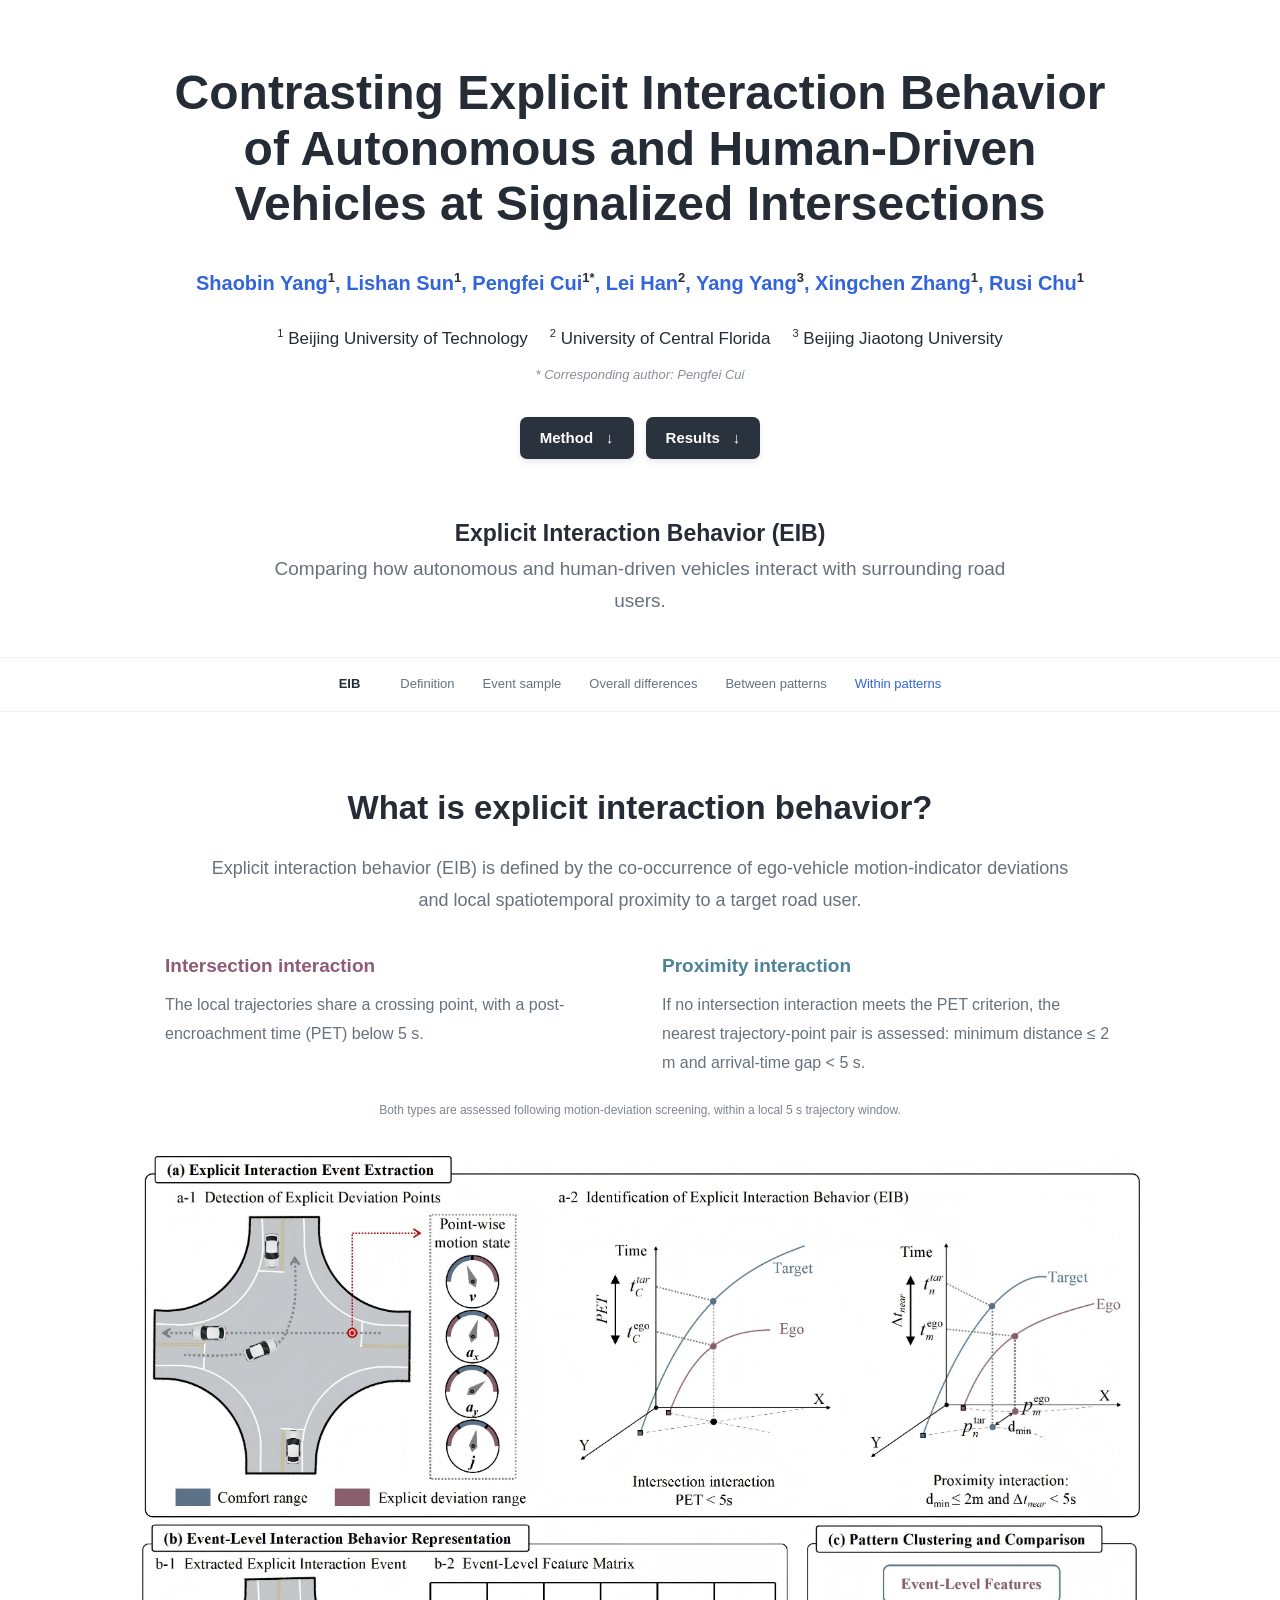
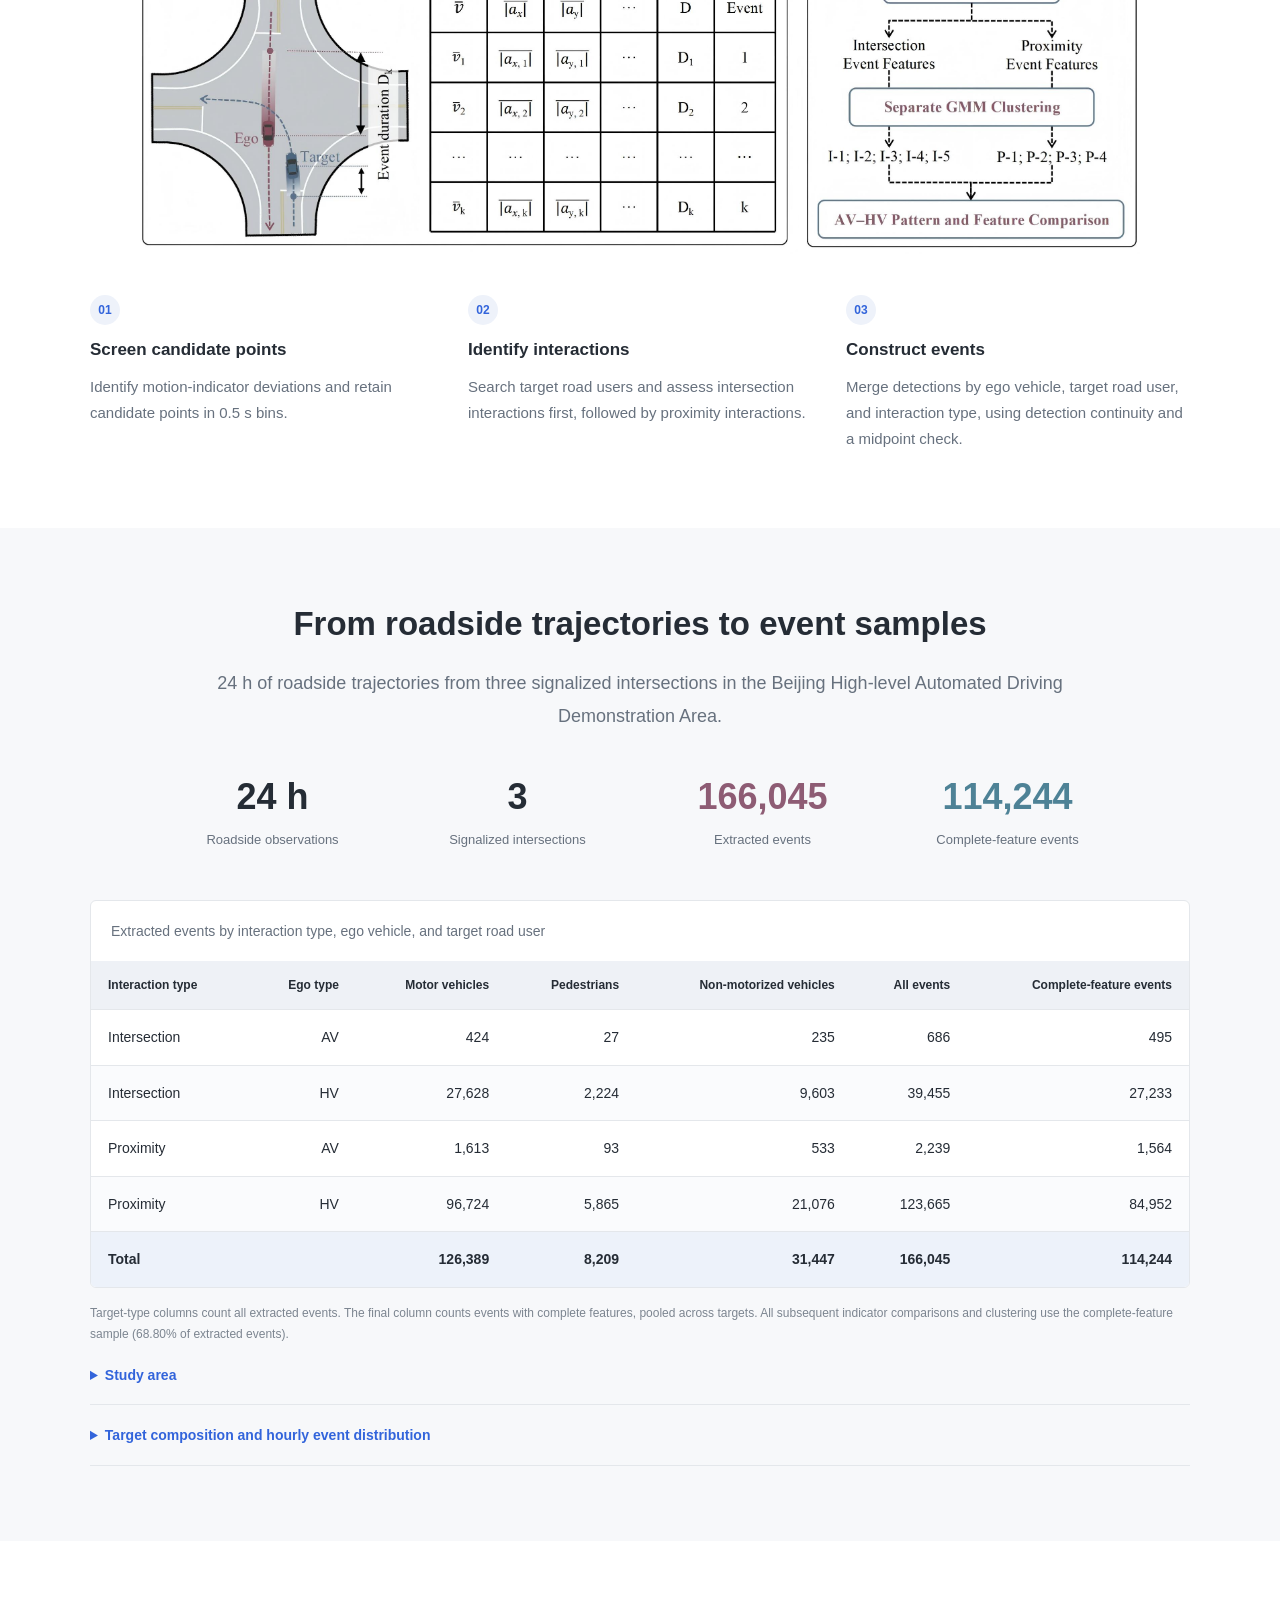
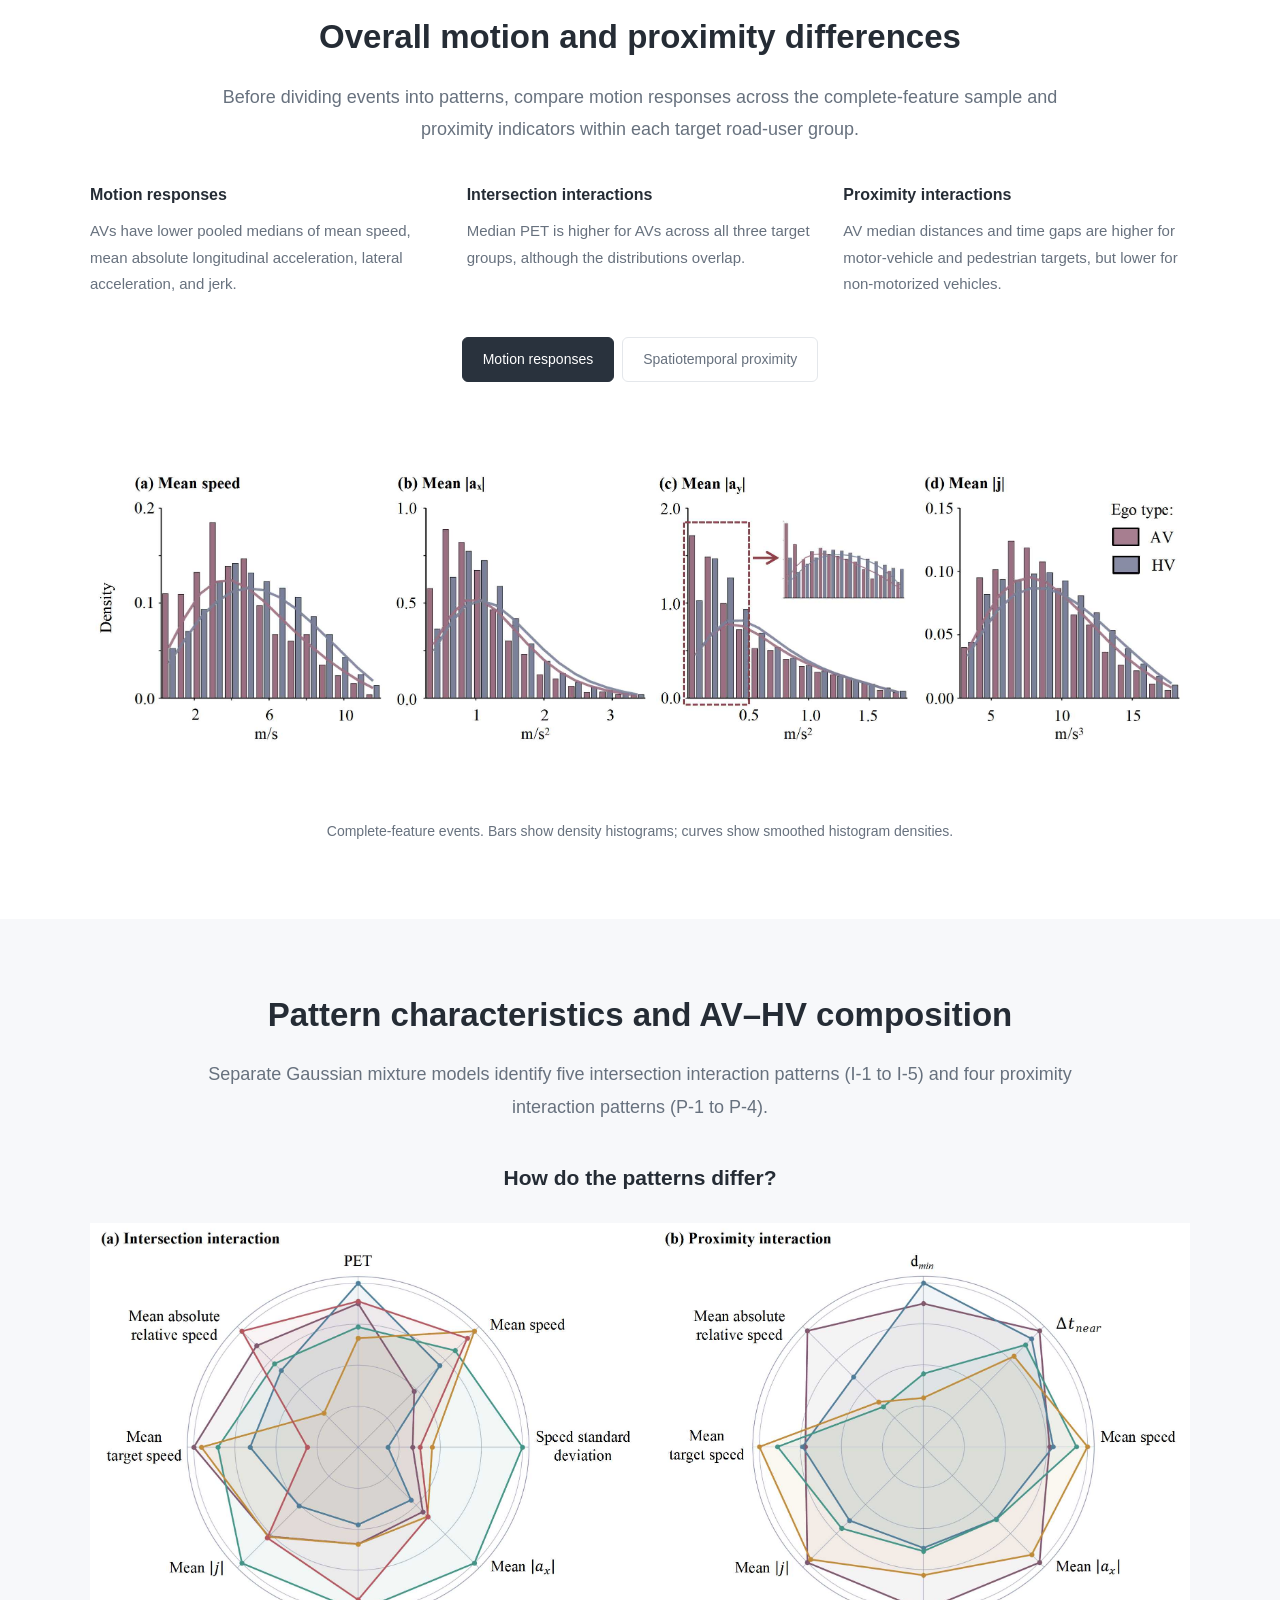
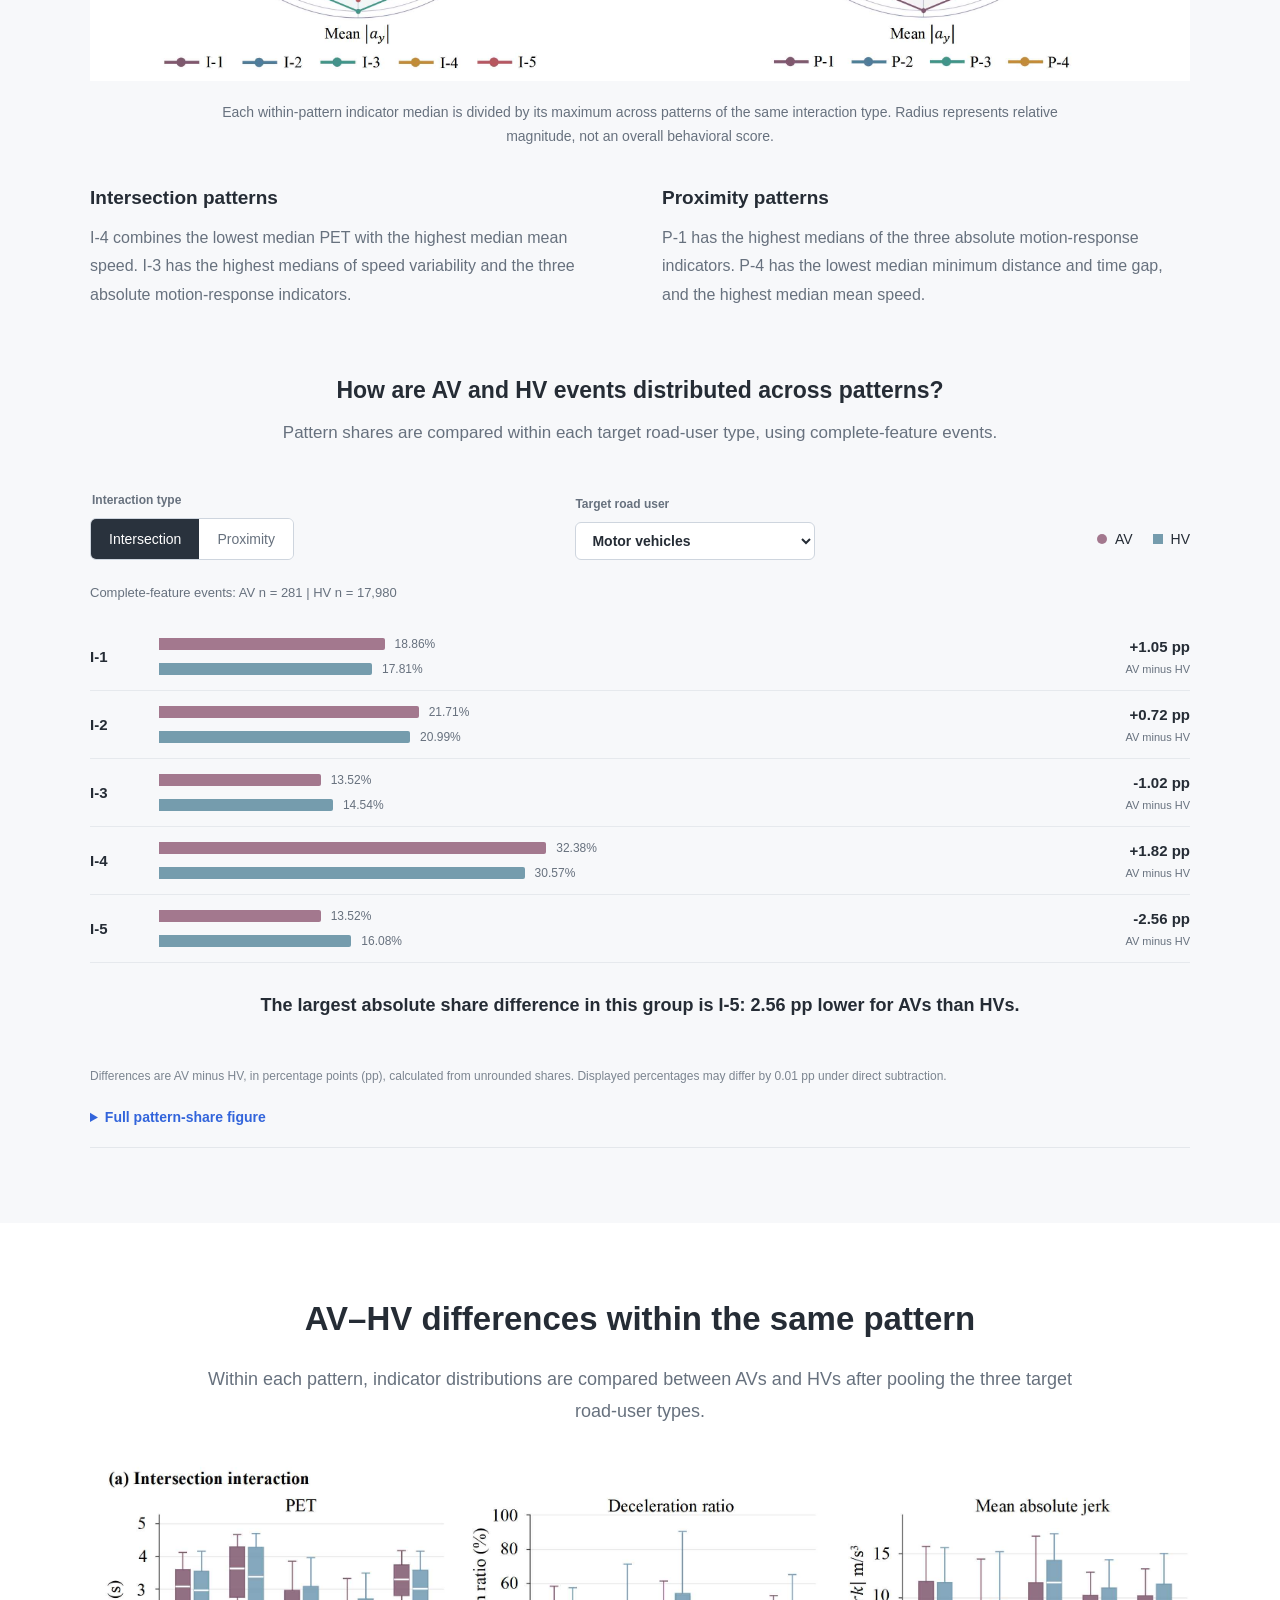
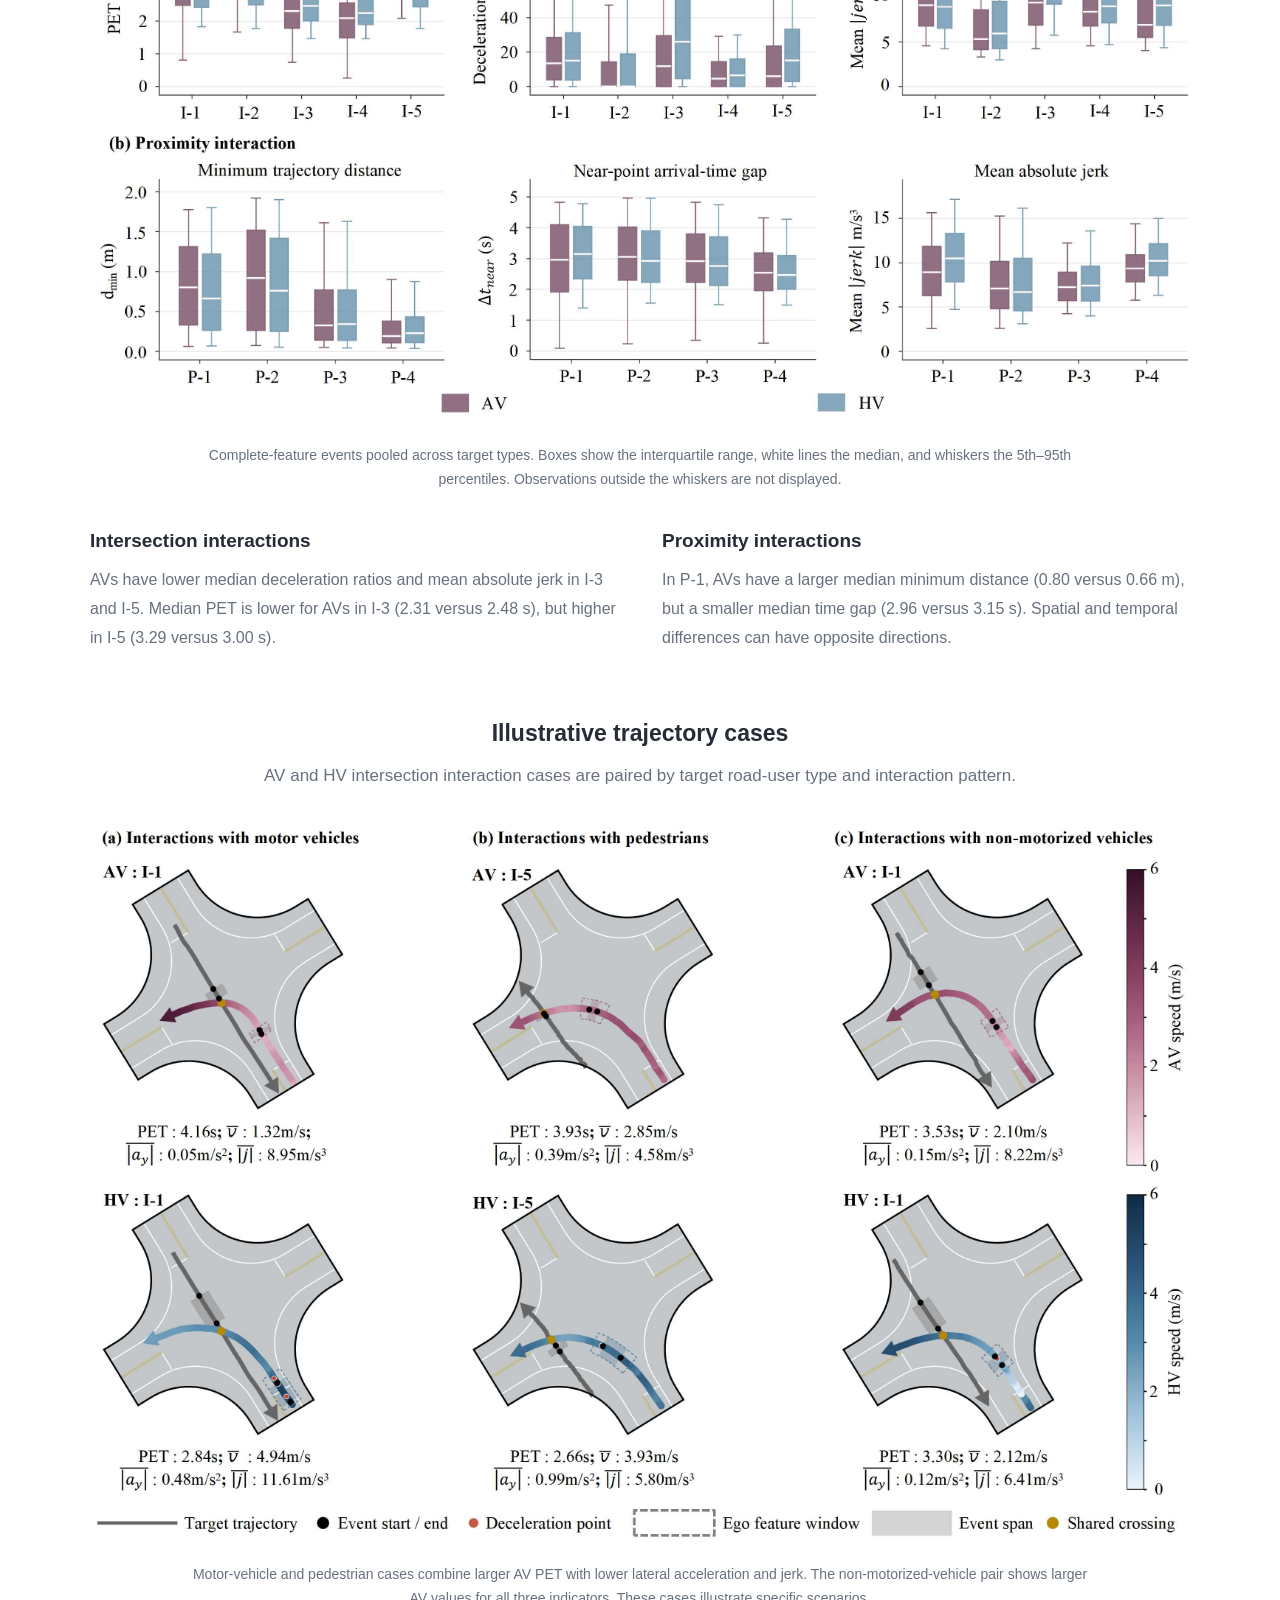
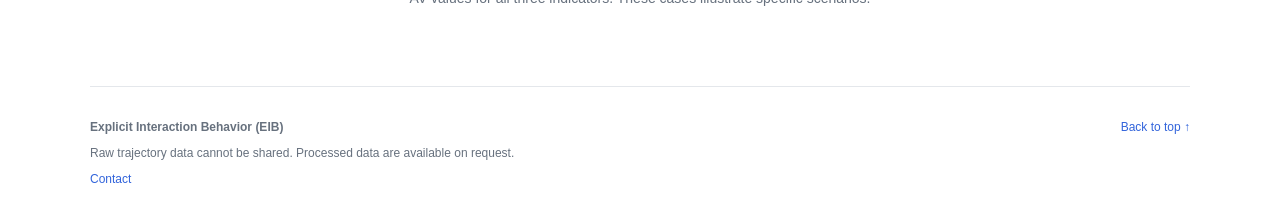
==== docs/index.html @ 5653b094 "Add EIB project website and figures" ====
<!doctype html>
<html lang="en">
<head>
  <meta charset="utf-8">
  <meta name="viewport" content="width=device-width, initial-scale=1">
  <meta name="description" content="Explicit interaction behavior of autonomous and human-driven vehicles at three signalized intersections in Beijing.">
  <title>Explicit Interaction Behavior | AV &amp; HV</title>
  <link rel="stylesheet" href="static/academic.css">
  <script src="static/app.js" defer></script>
</head>
<body>
  <a class="skip" href="#overview">Skip to content</a>
  <header id="top" class="masthead container">
    <h1>Contrasting Explicit Interaction Behavior of Autonomous and Human-Driven Vehicles at Signalized Intersections</h1>
    <p class="authors">Shaobin Yang<sup>1</sup>, Lishan Sun<sup>1</sup>, Pengfei Cui<sup>1*</sup>, Lei Han<sup>2</sup>, Yang Yang<sup>3</sup>, Xingchen Zhang<sup>1</sup>, Rusi Chu<sup>1</sup></p>
    <p class="affiliations"><span><sup>1</sup> Beijing University of Technology</span><span><sup>2</sup> University of Central Florida</span><span><sup>3</sup> Beijing Jiaotong University</span></p>
    <p class="correspondence">* Corresponding author: <a href="mailto:pengfeicui@bjut.edu.cn">Pengfei Cui</a></p>
    <div class="links"><a href="#overview">Method <span aria-hidden="true">&#8595;</span></a><a href="#results">Results <span aria-hidden="true">&#8595;</span></a></div>
    <p class="project-statement"><strong>Explicit Interaction Behavior (EIB)</strong><br>Comparing how autonomous and human-driven vehicles interact with surrounding road users.</p>
  </header>
  <nav class="navigation" aria-label="Main navigation"><a class="brand" href="#top">EIB</a><div><a href="#overview">Definition</a><a href="#events">Event sample</a><a href="#results">Overall differences</a><a href="#comparison">Between patterns</a><a href="#within">Within patterns</a></div></nav>
  <main>
    <section id="overview" class="section soft"><div class="container">
      <p class="eyebrow">01 / DEFINITION &amp; IDENTIFICATION</p><h2>What is explicit interaction behavior?</h2>
      <p class="lead">Explicit interaction behavior (EIB) is defined by the co-occurrence of ego-vehicle motion-indicator deviations and local spatiotemporal proximity to a target road user.</p>
      <div class="interaction-types"><div><h3>Intersection interaction</h3><p>The local trajectories share a crossing point, with a post-encroachment time (PET) below 5 s.</p></div><div><h3>Proximity interaction</h3><p>If no intersection interaction meets the PET criterion, the nearest trajectory-point pair is assessed: minimum distance &le; 2 m and arrival-time gap &lt; 5 s.</p></div></div>
      <p class="note">Both types are assessed following motion-deviation screening, within a local 5 s trajectory window.</p>
      <figure><a class="zoom" href="static/images/framework.jpg" data-caption="Framework for explicit interaction event extraction, feature representation, and pattern comparison."><img loading="lazy" src="static/images/framework.jpg" width="2977" height="2077" alt="EIB method framework including motion deviation detection, PET and proximity assessment, event features and separate GMM clustering."></a></figure>
      <div class="steps"><div><span>01</span><h3>Screen candidate points</h3><p>Identify motion-indicator deviations and retain candidate points in 0.5 s bins.</p></div><div><span>02</span><h3>Identify interactions</h3><p>Search target road users and assess intersection interactions first, followed by proximity interactions.</p></div><div><span>03</span><h3>Construct events</h3><p>Merge detections by ego vehicle, target road user, and interaction type, using detection continuity and a midpoint check.</p></div></div>
    </div></section>
    <section id="events" class="section"><div class="container"><p class="eyebrow">02 / EVENT SAMPLE</p><h2>From roadside trajectories to event samples</h2><p class="lead">24 h of roadside trajectories from three signalized intersections in the Beijing High-level Automated Driving Demonstration Area.</p>
      <div class="stats"><div><strong>24 h</strong><span>Roadside observations</span></div><div><strong>3</strong><span>Signalized intersections</span></div><div><strong>166,045</strong><span>Extracted events</span></div><div><strong>114,244</strong><span>Complete-feature events</span></div></div>
      <div class="table-wrap"><table id="event-table"><caption>Extracted events by interaction type, ego vehicle, and target road user</caption><thead><tr><th scope="col">Interaction type</th><th scope="col">Ego type</th><th scope="col">Motor vehicles</th><th scope="col">Pedestrians</th><th scope="col">Non-motorized vehicles</th><th scope="col">All events</th><th scope="col">Complete-feature events</th></tr></thead><tbody>
        <tr><th scope="row">Intersection</th><td>AV</td><td>424</td><td>27</td><td>235</td><td>686</td><td>495</td></tr>
        <tr><th scope="row">Intersection</th><td>HV</td><td>27,628</td><td>2,224</td><td>9,603</td><td>39,455</td><td>27,233</td></tr>
        <tr><th scope="row">Proximity</th><td>AV</td><td>1,613</td><td>93</td><td>533</td><td>2,239</td><td>1,564</td></tr>
        <tr><th scope="row">Proximity</th><td>HV</td><td>96,724</td><td>5,865</td><td>21,076</td><td>123,665</td><td>84,952</td></tr>
      </tbody><tfoot><tr><th scope="row" colspan="2">Total</th><td>126,389</td><td>8,209</td><td>31,447</td><td>166,045</td><td>114,244</td></tr></tfoot></table></div>
      <p class="note">Target-type columns count all extracted events. The final column counts events with complete features, pooled across targets. All subsequent indicator comparisons and clustering use the complete-feature sample (68.80% of extracted events).</p>
      <details><summary>Study area</summary><figure><a class="zoom" href="static/images/Study_area.jpg"><img loading="lazy" src="static/images/Study_area.jpg" width="2720" height="1571" alt="Three roadside data collection intersections in Beijing."></a></figure></details>
      <details><summary>Target composition and hourly event distribution</summary><figure><a class="zoom" href="static/images/Data.jpg"><img loading="lazy" src="static/images/Data.jpg" width="2846" height="1590" alt="Target composition and hourly event counts for AVs and HVs."></a><figcaption>All extracted events. Bars show total event counts by target type; lines show hourly event counts.</figcaption></figure></details>
    </div></section>
    <section id="results" class="section soft"><div class="container"><p class="eyebrow">03 / OVERALL AV&#8211;HV DIFFERENCES</p><h2>Overall motion and proximity differences</h2><p class="lead">Before dividing events into patterns, compare motion responses across the complete-feature sample and proximity indicators within each target road-user group.</p><div class="findings"><div><strong>Motion responses</strong><p>AVs have lower pooled medians of mean speed, mean absolute longitudinal acceleration, lateral acceleration, and jerk.</p></div><div><strong>Intersection interactions</strong><p>Median PET is higher for AVs across all three target groups, although the distributions overlap.</p></div><div><strong>Proximity interactions</strong><p>AV median distances and time gaps are higher for motor-vehicle and pedestrian targets, but lower for non-motorized vehicles.</p></div></div>
      <div class="tabs" role="tablist" aria-label="Overall result figures"><button role="tab" id="tab-motion" aria-selected="true" aria-controls="result-panel" data-figure="motion">Motion responses</button><button role="tab" id="tab-proximity" aria-selected="false" tabindex="-1" aria-controls="result-panel" data-figure="proximity">Spatiotemporal proximity</button></div>
      <div id="result-panel" role="tabpanel" aria-labelledby="tab-motion"><figure class="result-figure"><a id="result-link" class="zoom" href="static/images/mean.jpg"><img id="result-image" src="static/images/mean.jpg" alt="AV and HV distributions of mean speed, mean absolute longitudinal and lateral acceleration, and jerk."></a><figcaption id="result-caption">Complete-feature events. Bars show density histograms; curves show smoothed histogram densities.</figcaption></figure></div>
    </div></section>
    <section id="comparison" class="section"><div class="container"><p class="eyebrow">04 / BETWEEN PATTERNS</p><h2>Pattern characteristics and AV&#8211;HV composition</h2><p class="lead">Separate Gaussian mixture models identify five intersection interaction patterns (I-1 to I-5) and four proximity interaction patterns (P-1 to P-4).</p>
      <h3>How do the patterns differ?</h3><figure><a class="zoom" href="static/images/Features.jpg"><img loading="lazy" src="static/images/Features.jpg" width="3229" height="1347" alt="Indicator profiles for five intersection interaction patterns and four proximity interaction patterns."></a><figcaption>Each within-pattern indicator median is divided by its maximum across patterns of the same interaction type. Radius represents relative magnitude, not an overall behavioral score.</figcaption></figure>
      <div class="interaction-types"><div><h3>Intersection patterns</h3><p>I-4 combines the lowest median PET with the highest median mean speed. I-3 has the highest medians of speed variability and the three absolute motion-response indicators.</p></div><div><h3>Proximity patterns</h3><p>P-1 has the highest medians of the three absolute motion-response indicators. P-4 has the lowest median minimum distance and time gap, and the highest median mean speed.</p></div></div>
      <h3 class="subsection-heading">How are AV and HV events distributed across patterns?</h3><p>Pattern shares are compared within each target road-user type, using complete-feature events.</p>
      <div class="comparison-controls"><fieldset><legend>Interaction type</legend><div class="segments"><button type="button" data-kind="I" aria-pressed="true">Intersection</button><button type="button" data-kind="P" aria-pressed="false">Proximity</button></div></fieldset><label>Target road user<select id="target"><option value="motor">Motor vehicles</option><option value="pedestrian">Pedestrians</option><option value="nonmotor">Non-motorized vehicles</option></select></label><div class="legend"><span class="av">AV</span><span class="hv">HV</span></div></div>
      <p id="sample-size" class="sample"></p><div id="share-chart" class="share-chart" aria-label="Pattern shares"></div><p id="share-insight" class="insight" aria-live="polite"></p><p class="note">Differences are AV minus HV, in percentage points (pp), calculated from unrounded shares. Displayed percentages may differ by 0.01 pp under direct subtraction.</p>
      <details><summary>Full pattern-share figure</summary><figure><a class="zoom" href="static/images/Pattern share.jpg"><img loading="lazy" src="static/images/Pattern share.jpg" width="2686" height="1545" alt="All six AV and HV pattern-share comparisons with complete-feature sample sizes."></a></figure></details>
    </div></section>
    <section id="within" class="section soft"><div class="container"><p class="eyebrow">05 / WITHIN PATTERNS</p><h2>AV&#8211;HV differences within the same pattern</h2><p class="lead">Within each pattern, indicator distributions are compared between AVs and HVs after pooling the three target road-user types.</p>
      <figure><a class="zoom" href="static/images/Comparison of event-level indicators.jpg"><img loading="lazy" src="static/images/Comparison of event-level indicators.jpg" width="2877" height="1472" alt="Within-pattern AV and HV distributions of PET, deceleration ratio, distance, time gap, and jerk."></a><figcaption>Complete-feature events pooled across target types. Boxes show the interquartile range, white lines the median, and whiskers the 5th&#8211;95th percentiles. Observations outside the whiskers are not displayed.</figcaption></figure>
      <div class="interaction-types"><div><h3>Intersection interactions</h3><p>AVs have lower median deceleration ratios and mean absolute jerk in I-3 and I-5. Median PET is lower for AVs in I-3 (2.31 versus 2.48 s), but higher in I-5 (3.29 versus 3.00 s).</p></div><div><h3>Proximity interactions</h3><p>In P-1, AVs have a larger median minimum distance (0.80 versus 0.66 m), but a smaller median time gap (2.96 versus 3.15 s). Spatial and temporal differences can have opposite directions.</p></div></div>
      <h3 class="subsection-heading" id="cases">Illustrative trajectory cases</h3><p>AV and HV intersection interaction cases are paired by target road-user type and interaction pattern.</p><figure><a class="zoom" href="static/images/case.jpg"><img loading="lazy" src="static/images/case.jpg" width="2980" height="1958" alt="Paired AV and HV trajectory cases with speed coloring, PET, lateral acceleration and jerk."></a><figcaption>Motor-vehicle and pedestrian cases combine larger AV PET with lower lateral acceleration and jerk. The non-motorized-vehicle pair shows larger AV values for all three indicators. These cases illustrate specific scenarios.</figcaption></figure>
    </div></section>
  </main>
  <footer class="container"><div><strong>Explicit Interaction Behavior (EIB)</strong><p>Raw trajectory data cannot be shared. Processed data are available on request.</p><a href="mailto:pengfeicui@bjut.edu.cn">Contact</a></div><a href="#top">Back to top &#8593;</a></footer>
  <dialog id="viewer" aria-label="Figure viewer"><form method="dialog"><button aria-label="Close figure" title="Close">&#215;</button></form><img id="viewer-image" alt=""><p id="viewer-caption"></p></dialog>
</body>
</html>
---- docs/static/academic.css ----
:root {
  --ink: #252c35;
  --muted: #67717e;
  --line: #e4e7eb;
  --soft: #f7f8fa;
  --accent: #3264db;
  --av: #a3788e;
  --hv: #759cad;
}
* { box-sizing: border-box; }
html { scroll-behavior: smooth; scroll-padding-top: 85px; }
body { margin: 0; color: var(--ink); background: #fff; font: 17px/1.75 Inter, "Segoe UI", Arial, sans-serif; letter-spacing: 0; }
a { color: var(--accent); text-decoration: none; }
a:hover { text-decoration: underline; }
button, select { font: inherit; }
button, a, select { touch-action: manipulation; }
button { cursor: pointer; }
button:focus-visible, a:focus-visible, select:focus-visible, summary:focus-visible { outline: 3px solid #b88848; outline-offset: 4px; }
.container { width: min(1100px, calc(100% - 64px)); margin-inline: auto; }
.masthead { padding: 65px 0 30px; text-align: center; }
h1 { max-width: 1080px; margin: 0 auto 32px; font-size: 48px; line-height: 1.16; font-weight: 780; text-wrap: balance; }
.authors { max-width: 1000px; margin: 0 auto 22px; color: var(--accent); font-size: 20px; font-weight: 550; line-height: 1.9; }
sup { font-size: 65%; vertical-align: super; line-height: 0; }
.authors sup { color: var(--ink); }
.affiliations { display: flex; flex-wrap: wrap; justify-content: center; column-gap: 22px; row-gap: 4px; margin: 0 auto; font-size: 17px; max-width: 1000px; }
.correspondence { margin: 10px 0 0; color: #87909a; font-size: 13px; font-style: italic; }
.correspondence a { color: inherit; }
.links { display: flex; flex-wrap: wrap; justify-content: center; gap: 12px; margin: 30px 0 0; }
.links a { display: inline-flex; align-items: center; justify-content: center; gap: 13px; padding: 8px 20px; border-radius: 7px; background: #29323d; color: #fff; font-size: 15px; font-weight: 650; box-shadow: 0 3px 6px #202c3c1a; transition: background .15s, transform .15s; }
.links a:hover { background: #414e5e; transform: translateY(-2px); text-decoration: none; }
.project-statement { max-width: 760px; font-size: 19px; line-height: 1.7; margin: 55px auto 10px; color: var(--muted); text-wrap: balance; }
.project-statement strong { color: var(--ink); font-size: 23px; font-weight: 650; }
.navigation { position: sticky; top: 0; z-index: 10; display: flex; justify-content: center; align-items: center; gap: 40px; padding: 15px 24px; background: rgba(255,255,255,.97); border-block: 1px solid #eef0f3; backdrop-filter: blur(10px); font-size: 13px; }
.brand { color: var(--ink); font-weight: 800; }
.navigation > div { display: flex; gap: 28px; }
.navigation a { white-space: nowrap; }
.navigation > div a { color: var(--muted); }
.navigation > div a:hover, .navigation > div a.active { color: var(--accent); text-decoration: none; }
.section { padding: 75px 0; }
.soft { background: #fff; }
#events, #comparison { background: var(--soft); }
.section .eyebrow { display: none; }
h2 { margin: 0 0 22px; text-align: center; font-size: 33px; line-height: 1.3; font-weight: 720; text-wrap: balance; }
h3 { font-size: 20px; line-height: 1.4; margin: 0 0 12px; font-weight: 650; }
p { margin-top: 0; }
.lead { max-width: 880px; margin: 0 auto 34px; color: var(--muted); font-size: 18px; text-align: center; line-height: 1.8; text-wrap: pretty; }
figure { margin: 30px 0 0; }
.zoom { display: block; cursor: zoom-in; }
figure img { display: block; width: 100%; height: auto; background: #fff; }
figcaption { color: var(--muted); font-size: 14px; line-height: 1.7; text-align: center; max-width: 900px; margin: 20px auto 0; }
.interaction-types { display: grid; grid-template-columns: 1fr 1fr; gap: 44px; margin: 36px 0 0; }
.interaction-types h3 { font-size: 19px; }
.interaction-types p { margin: 0; font-size: 16px; color: var(--muted); line-height: 1.8; }
#overview > .container > .interaction-types { max-width: 950px; margin-inline: auto; }
#overview > .container > .interaction-types > div:first-child h3 { color: #8e5c74; }
#overview > .container > .interaction-types > div:last-child h3 { color: #4e8296; }
#overview > .container > .note { margin: 22px auto 35px; text-align: center; }
#overview figure { max-width: 1000px; margin-inline: auto; }
.steps { display: grid; grid-template-columns: repeat(3, 1fr); gap: 34px; margin-top: 40px; }
.steps > div > span { display: inline-flex; align-items: center; justify-content: center; width: 30px; height: 30px; font-size: 12px; font-weight: 700; border-radius: 50%; background: #eef2fa; color: var(--accent); margin-bottom: 13px; }
.steps h3 { font-size: 17px; }
.steps p { margin: 0; font-size: 15px; color: var(--muted); }
.stats { display: grid; grid-template-columns: repeat(4, 1fr); gap: 20px; max-width: 960px; margin: 42px auto 48px; text-align: center; }
.stats strong { display: block; font-size: 36px; font-weight: 700; line-height: 1.3; }
.stats span { display: block; margin-top: 8px; font-size: 13px; color: var(--muted); }
.stats > div:nth-child(3) strong { color: #8e5c74; }
.stats > div:nth-child(4) strong { color: #4e8296; }
.table-wrap { overflow-x: auto; border: 1px solid var(--line); border-radius: 6px; background: white; }
table { border-collapse: collapse; width: 100%; font-size: 14px; font-variant-numeric: tabular-nums; }
caption { text-align: left; padding: 18px 20px; color: var(--muted); font-size: 14px; }
th, td { padding: 15px 17px; text-align: right; border-bottom: 1px solid var(--line); }
th:first-child { text-align: left; }
thead { background: #eef1f6; }
thead th { font-weight: 600; font-size: 12px; line-height: 1.5; }
tbody th { font-weight: 500; }
tbody tr:nth-child(even) { background: #fafbfd; }
tfoot { background: #edf2fa; font-weight: 650; }
tfoot td, tfoot th { border-bottom: 0; }
#event-table { min-width: 800px; }
.note { font-size: 12px; color: #7c8590; margin: 15px 0 0; line-height: 1.75; }
details { margin-top: 18px; border-bottom: 1px solid var(--line); padding-bottom: 17px; }
summary { cursor: pointer; color: var(--accent); font-size: 14px; font-weight: 550; }
.findings { display: grid; grid-template-columns: repeat(3,1fr); gap: 30px; margin: 36px 0; }
.findings strong { display: block; font-size: 16px; font-weight: 650; margin-bottom: 9px; }
.findings p { margin: 0; color: var(--muted); font-size: 15px; }
.tabs { display: flex; justify-content: center; gap: 8px; margin: 40px auto 28px; }
.tabs button { border: 1px solid var(--line); border-radius: 6px; background: white; padding: 9px 20px; font-size: 14px; color: var(--muted); }
.tabs button[aria-selected=true] { background: #29323d; color: white; border-color: #29323d; }
.result-figure { margin-top: 0; }
.result-figure > a { min-height: 390px; display: flex; align-items: center; justify-content: center; }
.result-figure img { max-height: 650px; object-fit: contain; }
.subsection-heading { text-align: center; font-size: 23px; margin-top: 64px; }
.subsection-heading + p { text-align: center; color: var(--muted); max-width: 850px; margin-inline: auto; }
#comparison > .container > h3:not(.subsection-heading) { text-align: center; font-size: 21px; margin-top: 40px; }
.comparison-controls { display: flex; justify-content: space-between; align-items: end; gap: 22px; padding-top: 12px; margin: 30px 0 22px; }
.comparison-controls fieldset { border: 0; padding: 0; margin: 0; }
.comparison-controls legend, .comparison-controls label { color: var(--muted); font-size: 12px; font-weight: 550; }
.segments { display: flex; margin-top: 7px; border: 1px solid #ced5de; border-radius: 6px; overflow: hidden; }
.segments button { border: 0; background: white; padding: 8px 18px; color: var(--muted); font-size: 14px; }
.segments button[aria-pressed=true] { background: #29323d; color: white; }
.comparison-controls select { display: block; width: 240px; padding: 9px 12px; margin-top: 7px; border: 1px solid #ced5de; border-radius: 6px; background: white; color: var(--ink); font-size: 14px; }
.legend { display: flex; gap: 20px; font-size: 14px; padding-bottom: 9px; }
.legend span:before { content: ""; display: inline-block; width: 10px; height: 10px; margin-right: 8px; background: var(--av); border-radius: 50%; }
.legend .hv:before { background: var(--hv); border-radius: 0; }
.sample { margin: 0 0 18px; font-size: 13px; color: var(--muted); }
.share-chart { min-height: 340px; }
.chart-row { display: grid; grid-template-columns: 45px 1fr 110px; align-items: center; gap: 24px; height: 68px; border-bottom: 1px solid #e6e9ed; }
.pattern-label { font-weight: 650; font-size: 15px; }
.bars { display: grid; gap: 5px; }
.bar-line { display: flex; align-items: center; gap: 10px; height: 20px; }
.bar { background: var(--av); height: 12px; min-width: 1px; border-radius: 0 2px 2px 0; }
.bar.hv { background: var(--hv); }
.bar-number { font-size: 12px; white-space: nowrap; color: var(--muted); }
.difference { text-align: right; font-size: 15px; font-weight: 600; font-variant-numeric: tabular-nums; }
.difference small { display: block; font-size: 11px; font-weight: 400; color: var(--muted); }
.insight { text-align: center; max-width: 850px; margin: 28px auto 12px; font-size: 18px; font-weight: 550; line-height: 1.65; min-height: 60px; }
footer { border-top: 1px solid var(--line); display: flex; justify-content: space-between; align-items: start; padding-block: 30px; gap: 20px; font-size: 12px; color: var(--muted); }
footer p { margin: 5px 0; }
dialog { border: 0; border-radius: 7px; width: 1400px; max-width: 96vw; max-height: 94vh; padding: 48px 24px 22px; box-shadow: 0 25px 80px #0005; }
dialog::backdrop { background: #161c26d9; }
dialog img { display: block; max-width: 100%; max-height: 77vh; object-fit: contain; margin: auto; }
dialog form { position: absolute; right: 12px; top: 9px; }
dialog button { width: 32px; height: 32px; background: #f1f3f5; color: #333; border: 0; border-radius: 50%; font-size: 25px; line-height: 1; }
dialog p { text-align: center; color: var(--muted); font-size: 13px; margin: 15px 0 0; }
.skip { position: fixed; top: -70px; left: 10px; z-index: 100; background: white; padding: 8px; }
.skip:focus { top: 10px; }
@media (max-width: 800px) {
  .container { width: calc(100% - 40px); }
  .masthead { padding-top: 38px; }
  h1 { font-size: 34px; line-height: 1.2; }
  .authors { font-size: 17px; }
  .affiliations { font-size: 14px; }
  .navigation { gap: 20px; padding-inline: 20px; }
  .navigation > div { gap: 20px; overflow-x: auto; }
  .navigation > div a { flex: none; }
  .steps, .findings { gap: 20px; }
  .interaction-types { gap: 26px; }
  .comparison-controls { flex-wrap: wrap; }
}
@media (max-width: 540px) {
  body { font-size: 16px; }
  h1 { font-size: 29px; }
  h2 { font-size: 27px; }
  .masthead { padding-top: 32px; }
  .authors { font-size: 16px; line-height: 1.85; margin-bottom: 18px; }
  .affiliations { display: block; }
  .affiliations span { display: block; margin-bottom: 4px; }
  .links { gap: 8px; margin-top: 23px; }
  .links a { font-size: 13px; padding: 8px 16px; }
  .project-statement { font-size: 16px; margin-top: 35px; }
  .project-statement strong { font-size: 19px; }
  .navigation { justify-content: start; gap: 16px; font-size: 12px; }
  .section { padding: 48px 0; }
  .lead { font-size: 16px; line-height: 1.75; margin-bottom: 24px; }
  .interaction-types, .steps, .findings { grid-template-columns: 1fr; gap: 24px; }
  .interaction-types { margin-top: 25px; }
  .steps { margin-top: 28px; }
  .steps > div { display: grid; grid-template-columns: 30px 1fr; column-gap: 12px; }
  .steps > div > span { grid-row: span 2; }
  .steps h3 { margin: 3px 0 6px; }
  .steps p { grid-column: 2; }
  .stats { grid-template-columns: repeat(2,1fr); gap: 28px 14px; margin: 30px 0; }
  .stats strong { font-size: 29px; }
  .stats span { font-size: 12px; margin-top: 5px; }
  .tabs { gap: 6px; }
  .tabs button { font-size: 12px; padding: 9px 12px; }
  .result-figure > a { min-height: 160px; }
  figcaption { font-size: 12px; text-align: left; margin-top: 15px; }
  .subsection-heading { margin-top: 44px; font-size: 21px; }
  .comparison-controls { gap: 16px; margin-top: 20px; }
  .comparison-controls label { flex: 1; min-width: 190px; }
  .comparison-controls select { width: 100%; }
  .legend { font-size: 12px; padding: 0; }
  .chart-row { grid-template-columns: 32px 1fr 68px; gap: 8px; }
  .bar-line { gap: 5px; }
  .bar-number { font-size: 11px; }
  .difference { font-size: 12px; }
  .difference small { font-size: 10px; }
  .insight { font-size: 16px; }
  footer { font-size: 11px; }
  footer > a { white-space: nowrap; }
  dialog { padding: 44px 10px 15px; }
}
@media (prefers-reduced-motion: reduce) { html { scroll-behavior: auto; } .links a { transition: none; } }
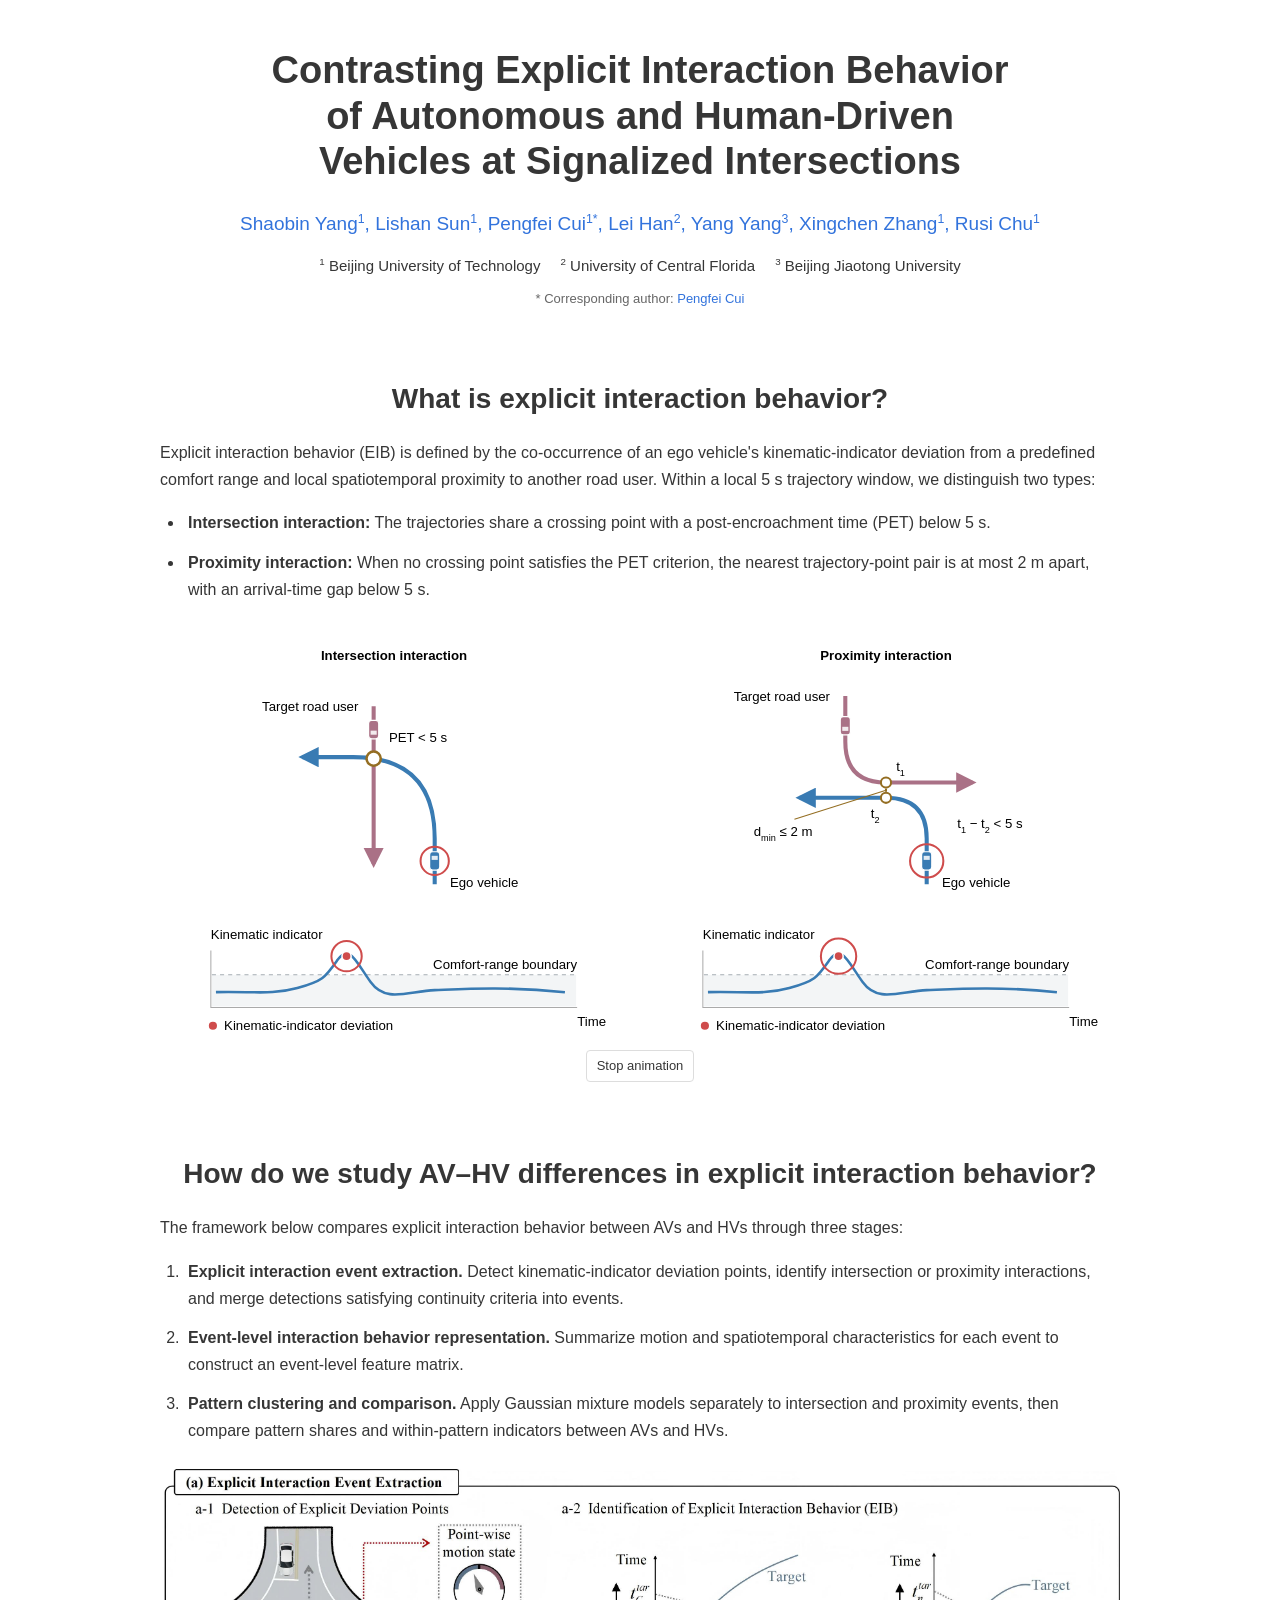
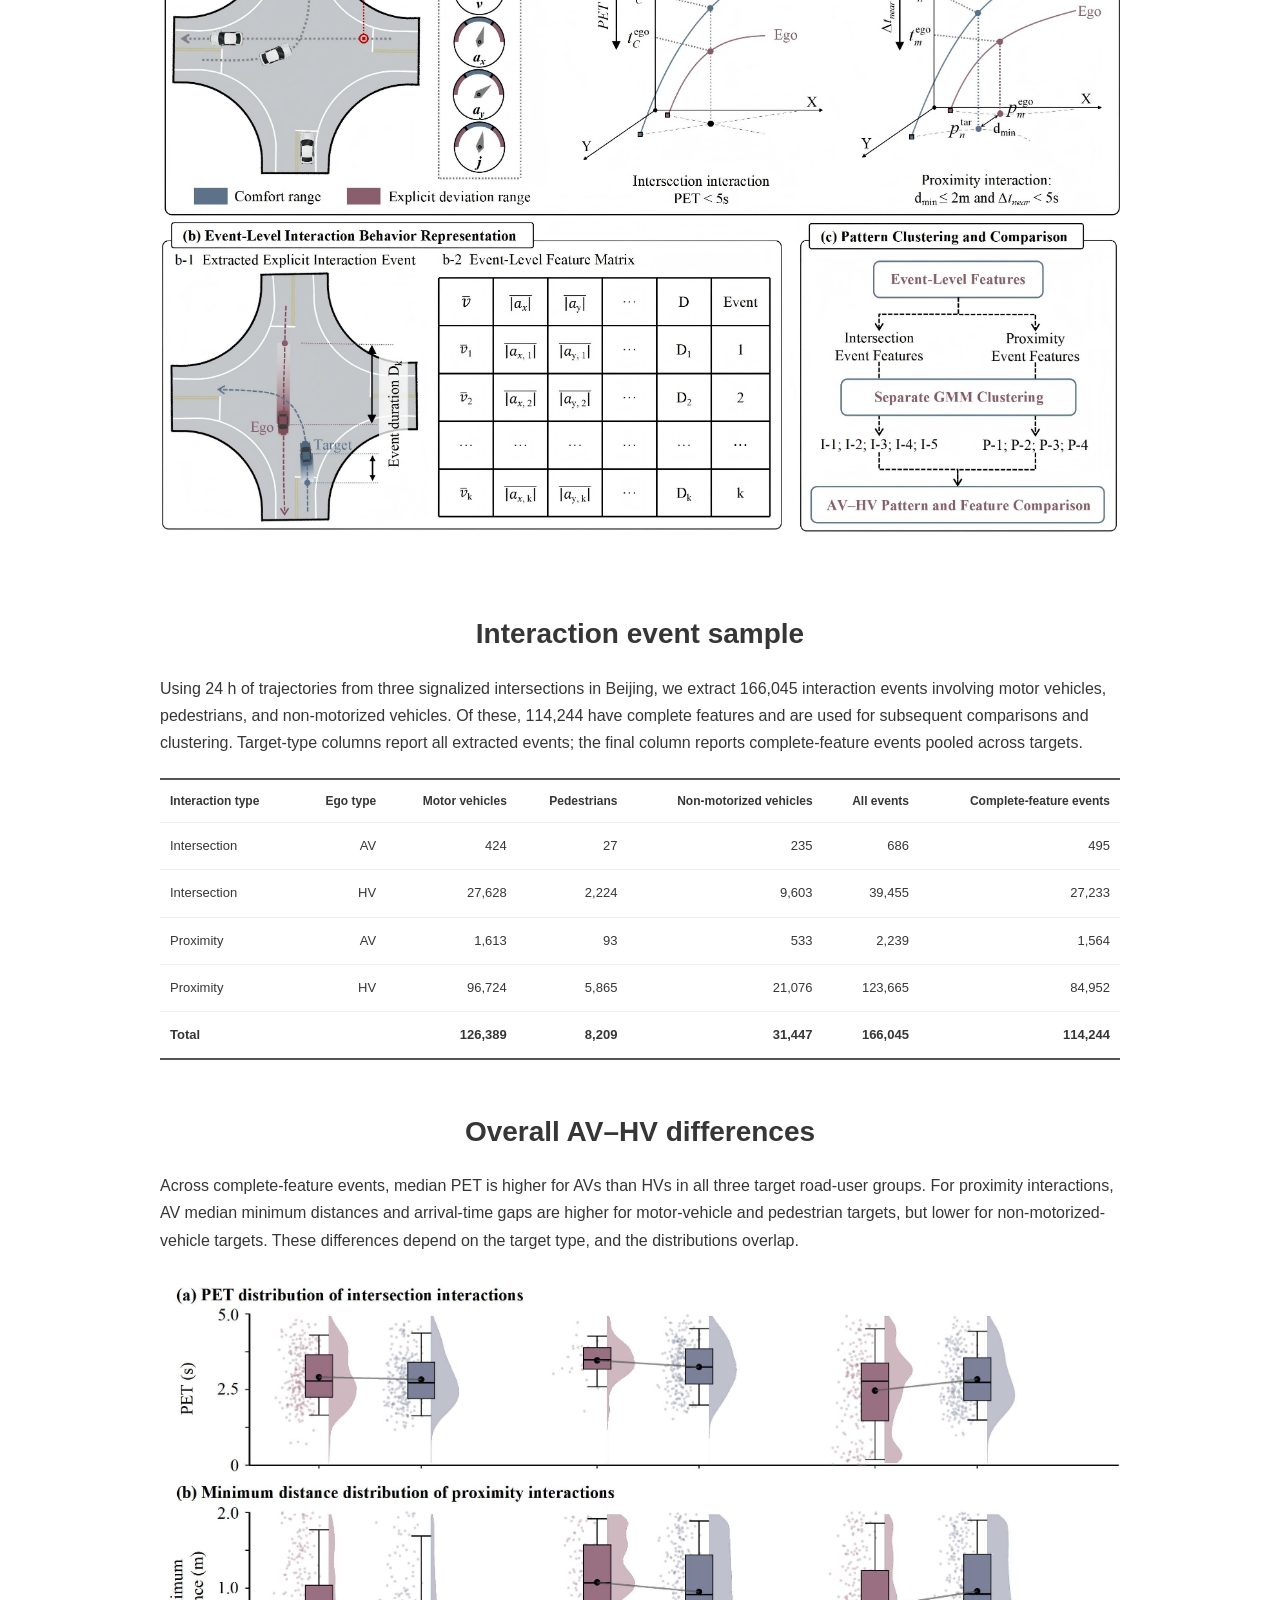
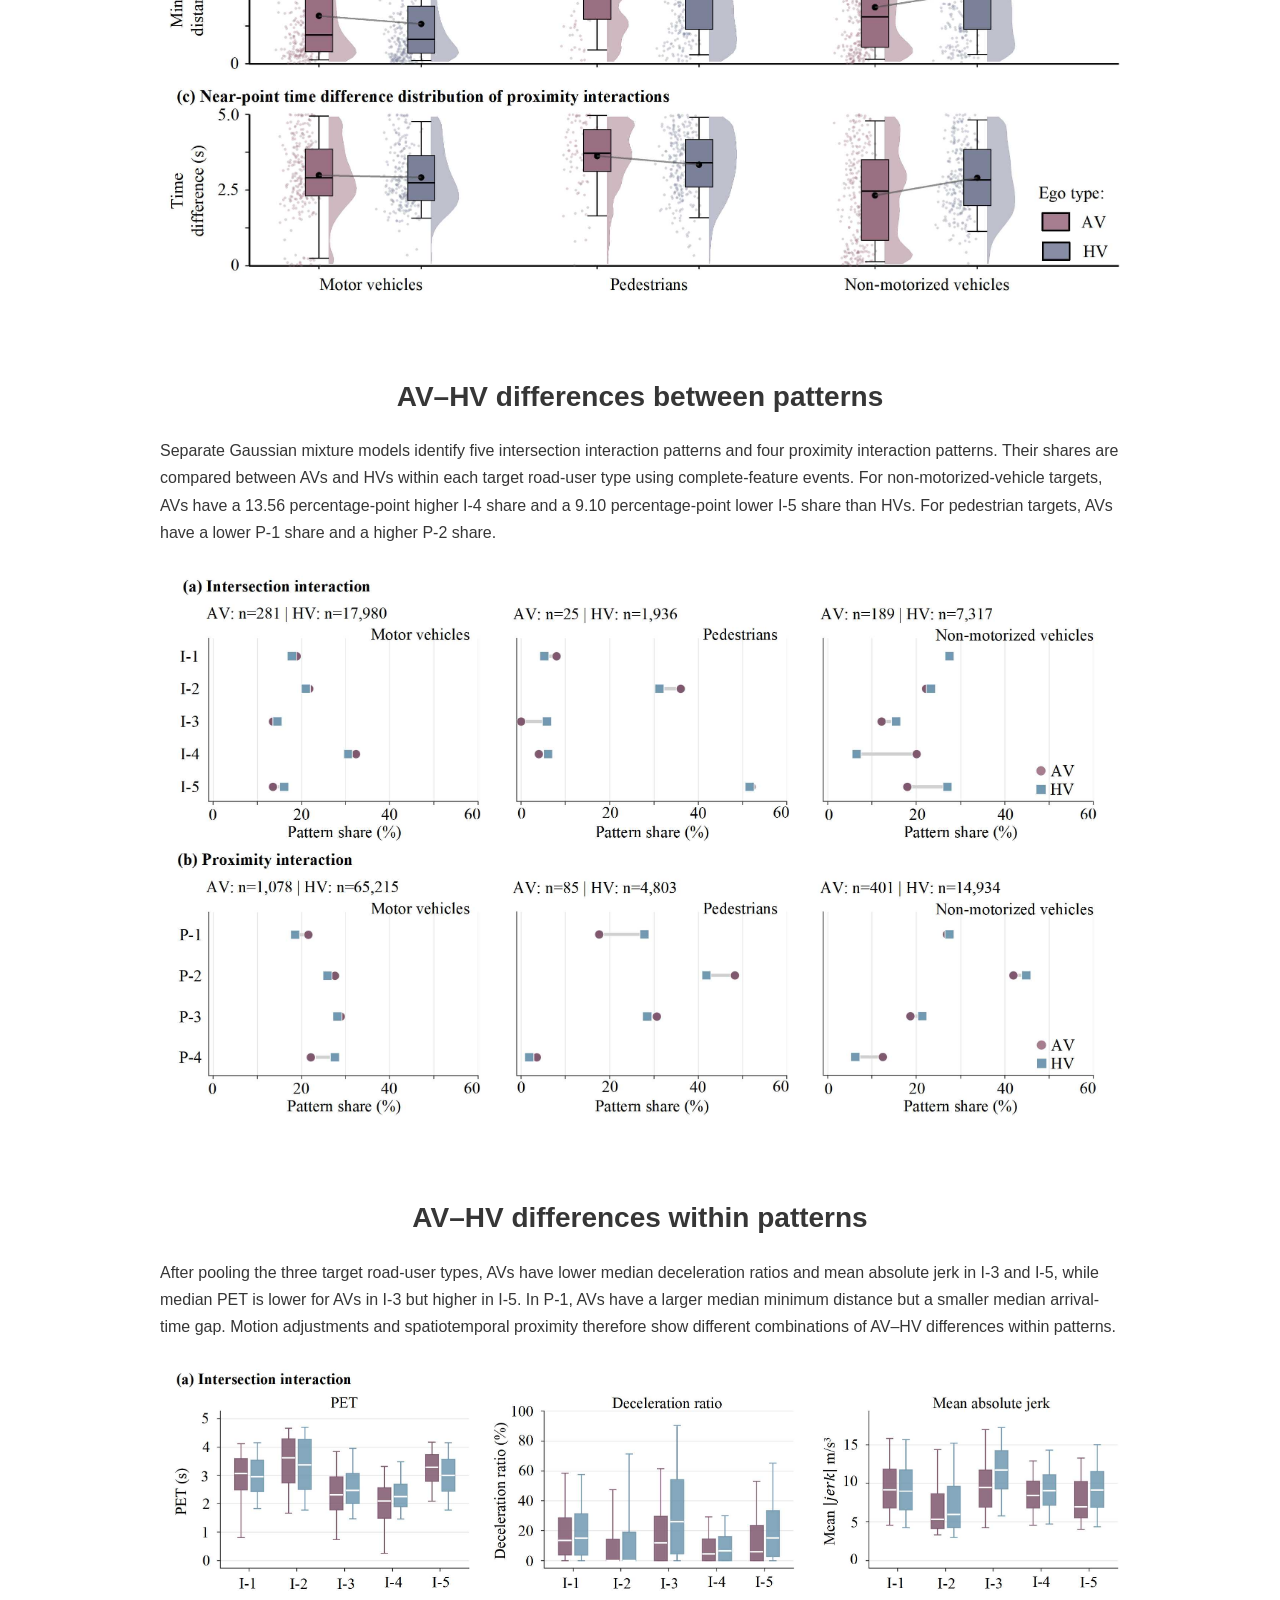
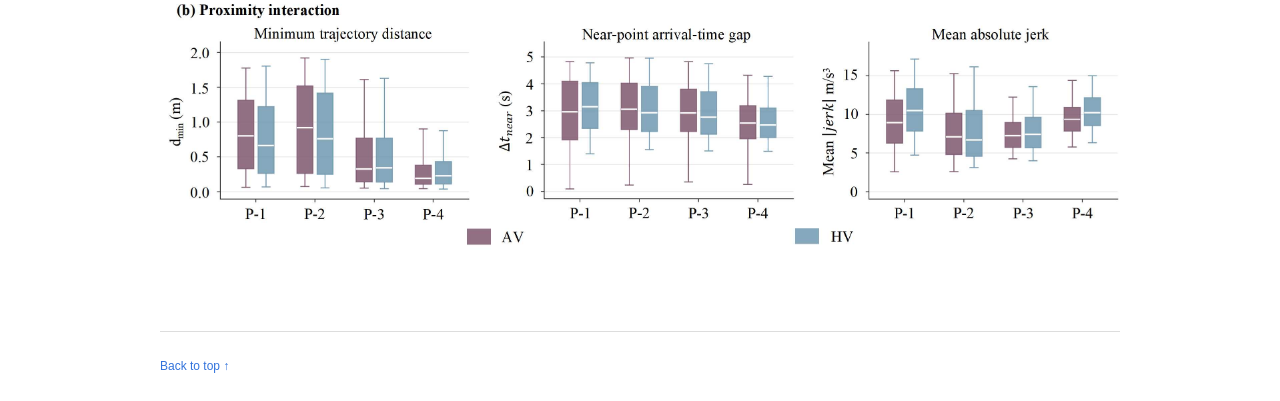
==== commit 601c4f8e: "Simplify project page and add interaction animations" ====
--- a/docs/index.html
+++ b/docs/index.html
@@ -5,6 +5,7 @@
   <meta name="viewport" content="width=device-width, initial-scale=1">
   <meta name="description" content="Explicit interaction behavior of autonomous and human-driven vehicles at three signalized intersections in Beijing.">
   <title>Explicit Interaction Behavior | AV &amp; HV</title>
+  <link rel="icon" type="image/svg+xml" href="static/favicon.svg?v=2">
   <link rel="stylesheet" href="static/academic.css">
   <script src="static/app.js" defer></script>
 </head>
@@ -12,53 +13,61 @@
   <a class="skip" href="#overview">Skip to content</a>
   <header id="top" class="masthead container">
     <h1>Contrasting Explicit Interaction Behavior of Autonomous and Human-Driven Vehicles at Signalized Intersections</h1>
-    <p class="authors">Shaobin Yang<sup>1</sup>, Lishan Sun<sup>1</sup>, Pengfei Cui<sup>1*</sup>, Lei Han<sup>2</sup>, Yang Yang<sup>3</sup>, Xingchen Zhang<sup>1</sup>, Rusi Chu<sup>1</sup></p>
+    <p class="authors"><a href="https://scholar.google.com/citations?hl=zh-CN&amp;user=QXjPMpIAAAAJ">Shaobin Yang</a><sup>1</sup>, Lishan Sun<sup>1</sup>, <a href="https://scholar.google.com/citations?user=4EGD9vsAAAAJ&amp;hl=zh-CN">Pengfei Cui</a><sup>1*</sup>, <a href="https://scholar.google.com/citations?user=Gm1QlW0AAAAJ&amp;hl=zh-CN">Lei Han</a><sup>2</sup>, Yang Yang<sup>3</sup>, Xingchen Zhang<sup>1</sup>, Rusi Chu<sup>1</sup></p>
     <p class="affiliations"><span><sup>1</sup> Beijing University of Technology</span><span><sup>2</sup> University of Central Florida</span><span><sup>3</sup> Beijing Jiaotong University</span></p>
     <p class="correspondence">* Corresponding author: <a href="mailto:pengfeicui@bjut.edu.cn">Pengfei Cui</a></p>
-    <div class="links"><a href="#overview">Method <span aria-hidden="true">&#8595;</span></a><a href="#results">Results <span aria-hidden="true">&#8595;</span></a></div>
-    <p class="project-statement"><strong>Explicit Interaction Behavior (EIB)</strong><br>Comparing how autonomous and human-driven vehicles interact with surrounding road users.</p>
   </header>
-  <nav class="navigation" aria-label="Main navigation"><a class="brand" href="#top">EIB</a><div><a href="#overview">Definition</a><a href="#events">Event sample</a><a href="#results">Overall differences</a><a href="#comparison">Between patterns</a><a href="#within">Within patterns</a></div></nav>
   <main>
-    <section id="overview" class="section soft"><div class="container">
-      <p class="eyebrow">01 / DEFINITION &amp; IDENTIFICATION</p><h2>What is explicit interaction behavior?</h2>
-      <p class="lead">Explicit interaction behavior (EIB) is defined by the co-occurrence of ego-vehicle motion-indicator deviations and local spatiotemporal proximity to a target road user.</p>
-      <div class="interaction-types"><div><h3>Intersection interaction</h3><p>The local trajectories share a crossing point, with a post-encroachment time (PET) below 5 s.</p></div><div><h3>Proximity interaction</h3><p>If no intersection interaction meets the PET criterion, the nearest trajectory-point pair is assessed: minimum distance &le; 2 m and arrival-time gap &lt; 5 s.</p></div></div>
-      <p class="note">Both types are assessed following motion-deviation screening, within a local 5 s trajectory window.</p>
-      <figure><a class="zoom" href="static/images/framework.jpg" data-caption="Framework for explicit interaction event extraction, feature representation, and pattern comparison."><img loading="lazy" src="static/images/framework.jpg" width="2977" height="2077" alt="EIB method framework including motion deviation detection, PET and proximity assessment, event features and separate GMM clustering."></a></figure>
-      <div class="steps"><div><span>01</span><h3>Screen candidate points</h3><p>Identify motion-indicator deviations and retain candidate points in 0.5 s bins.</p></div><div><span>02</span><h3>Identify interactions</h3><p>Search target road users and assess intersection interactions first, followed by proximity interactions.</p></div><div><span>03</span><h3>Construct events</h3><p>Merge detections by ego vehicle, target road user, and interaction type, using detection continuity and a midpoint check.</p></div></div>
+    <section id="overview" class="section"><div class="container">
+      <h2>What is explicit interaction behavior?</h2>
+      <p>Explicit interaction behavior (EIB) is defined by the co-occurrence of an ego vehicle's kinematic-indicator deviation from a predefined comfort range and local spatiotemporal proximity to another road user. Within a local 5 s trajectory window, we distinguish two types:</p>
+      <ul class="method-steps">
+        <li><strong>Intersection interaction:</strong> The trajectories share a crossing point with a post-encroachment time (PET) below 5 s.</li>
+        <li><strong>Proximity interaction:</strong> When no crossing point satisfies the PET criterion, the nearest trajectory-point pair is at most 2 m apart, with an arrival-time gap below 5 s.</li>
+      </ul>
+      <div class="concept-figures">
+        <figure><img data-animation="intersection" src="static/images/intersection-concept.svg" width="460" height="400" alt="Intersection interaction: vehicles follow the existing trajectories, pause at the deviation, and reach the crossing at different times."></figure>
+        <figure><img data-animation="proximity" src="static/images/proximity-concept.svg" width="460" height="400" alt="Proximity interaction: opposing left turns, synchronized deviation highlighting, and separate arrivals at the nearest-point pair."></figure>
+      </div>
+      <div class="animation-controls"><button id="animation-toggle" type="button" aria-pressed="false">Play animation</button></div>
     </div></section>
-    <section id="events" class="section"><div class="container"><p class="eyebrow">02 / EVENT SAMPLE</p><h2>From roadside trajectories to event samples</h2><p class="lead">24 h of roadside trajectories from three signalized intersections in the Beijing High-level Automated Driving Demonstration Area.</p>
-      <div class="stats"><div><strong>24 h</strong><span>Roadside observations</span></div><div><strong>3</strong><span>Signalized intersections</span></div><div><strong>166,045</strong><span>Extracted events</span></div><div><strong>114,244</strong><span>Complete-feature events</span></div></div>
-      <div class="table-wrap"><table id="event-table"><caption>Extracted events by interaction type, ego vehicle, and target road user</caption><thead><tr><th scope="col">Interaction type</th><th scope="col">Ego type</th><th scope="col">Motor vehicles</th><th scope="col">Pedestrians</th><th scope="col">Non-motorized vehicles</th><th scope="col">All events</th><th scope="col">Complete-feature events</th></tr></thead><tbody>
+    <section id="method" class="section"><div class="container">
+      <h2>How do we study AV&#8211;HV differences in explicit interaction behavior?</h2>
+      <p>The framework below compares explicit interaction behavior between AVs and HVs through three stages:</p>
+      <ol class="method-steps">
+        <li><strong>Explicit interaction event extraction.</strong> Detect kinematic-indicator deviation points, identify intersection or proximity interactions, and merge detections satisfying continuity criteria into events.</li>
+        <li><strong>Event-level interaction behavior representation.</strong> Summarize motion and spatiotemporal characteristics for each event to construct an event-level feature matrix.</li>
+        <li><strong>Pattern clustering and comparison.</strong> Apply Gaussian mixture models separately to intersection and proximity events, then compare pattern shares and within-pattern indicators between AVs and HVs.</li>
+      </ol>
+      <figure><a class="zoom" href="static/images/framework.jpg"><img loading="lazy" src="static/images/framework.jpg" width="2977" height="2077" alt="Framework for identifying explicit interaction events and comparing AV and HV behavior."></a></figure>
+    </div></section>
+    <section id="events" class="section"><div class="container">
+      <h2>Interaction event sample</h2>
+      <p>Using 24 h of trajectories from three signalized intersections in Beijing, we extract 166,045 interaction events involving motor vehicles, pedestrians, and non-motorized vehicles. Of these, 114,244 have complete features and are used for subsequent comparisons and clustering. Target-type columns report all extracted events; the final column reports complete-feature events pooled across targets.</p>
+      <div class="table-wrap"><table id="event-table"><thead><tr><th scope="col">Interaction type</th><th scope="col">Ego type</th><th scope="col">Motor vehicles</th><th scope="col">Pedestrians</th><th scope="col">Non-motorized vehicles</th><th scope="col">All events</th><th scope="col">Complete-feature events</th></tr></thead><tbody>
         <tr><th scope="row">Intersection</th><td>AV</td><td>424</td><td>27</td><td>235</td><td>686</td><td>495</td></tr>
         <tr><th scope="row">Intersection</th><td>HV</td><td>27,628</td><td>2,224</td><td>9,603</td><td>39,455</td><td>27,233</td></tr>
         <tr><th scope="row">Proximity</th><td>AV</td><td>1,613</td><td>93</td><td>533</td><td>2,239</td><td>1,564</td></tr>
         <tr><th scope="row">Proximity</th><td>HV</td><td>96,724</td><td>5,865</td><td>21,076</td><td>123,665</td><td>84,952</td></tr>
       </tbody><tfoot><tr><th scope="row" colspan="2">Total</th><td>126,389</td><td>8,209</td><td>31,447</td><td>166,045</td><td>114,244</td></tr></tfoot></table></div>
-      <p class="note">Target-type columns count all extracted events. The final column counts events with complete features, pooled across targets. All subsequent indicator comparisons and clustering use the complete-feature sample (68.80% of extracted events).</p>
-      <details><summary>Study area</summary><figure><a class="zoom" href="static/images/Study_area.jpg"><img loading="lazy" src="static/images/Study_area.jpg" width="2720" height="1571" alt="Three roadside data collection intersections in Beijing."></a></figure></details>
-      <details><summary>Target composition and hourly event distribution</summary><figure><a class="zoom" href="static/images/Data.jpg"><img loading="lazy" src="static/images/Data.jpg" width="2846" height="1590" alt="Target composition and hourly event counts for AVs and HVs."></a><figcaption>All extracted events. Bars show total event counts by target type; lines show hourly event counts.</figcaption></figure></details>
     </div></section>
-    <section id="results" class="section soft"><div class="container"><p class="eyebrow">03 / OVERALL AV&#8211;HV DIFFERENCES</p><h2>Overall motion and proximity differences</h2><p class="lead">Before dividing events into patterns, compare motion responses across the complete-feature sample and proximity indicators within each target road-user group.</p><div class="findings"><div><strong>Motion responses</strong><p>AVs have lower pooled medians of mean speed, mean absolute longitudinal acceleration, lateral acceleration, and jerk.</p></div><div><strong>Intersection interactions</strong><p>Median PET is higher for AVs across all three target groups, although the distributions overlap.</p></div><div><strong>Proximity interactions</strong><p>AV median distances and time gaps are higher for motor-vehicle and pedestrian targets, but lower for non-motorized vehicles.</p></div></div>
-      <div class="tabs" role="tablist" aria-label="Overall result figures"><button role="tab" id="tab-motion" aria-selected="true" aria-controls="result-panel" data-figure="motion">Motion responses</button><button role="tab" id="tab-proximity" aria-selected="false" tabindex="-1" aria-controls="result-panel" data-figure="proximity">Spatiotemporal proximity</button></div>
-      <div id="result-panel" role="tabpanel" aria-labelledby="tab-motion"><figure class="result-figure"><a id="result-link" class="zoom" href="static/images/mean.jpg"><img id="result-image" src="static/images/mean.jpg" alt="AV and HV distributions of mean speed, mean absolute longitudinal and lateral acceleration, and jerk."></a><figcaption id="result-caption">Complete-feature events. Bars show density histograms; curves show smoothed histogram densities.</figcaption></figure></div>
+    <section id="results" class="section"><div class="container">
+      <h2>Overall AV&#8211;HV differences</h2>
+      <p>Across complete-feature events, median PET is higher for AVs than HVs in all three target road-user groups. For proximity interactions, AV median minimum distances and arrival-time gaps are higher for motor-vehicle and pedestrian targets, but lower for non-motorized-vehicle targets. These differences depend on the target type, and the distributions overlap.</p>
+      <figure><a class="zoom" href="static/images/PET-dmin-time.jpg"><img loading="lazy" src="static/images/PET-dmin-time.jpg" width="2581" height="1675" alt="Overall PET, minimum distance, and arrival-time gap distributions by target road-user type."></a></figure>
     </div></section>
-    <section id="comparison" class="section"><div class="container"><p class="eyebrow">04 / BETWEEN PATTERNS</p><h2>Pattern characteristics and AV&#8211;HV composition</h2><p class="lead">Separate Gaussian mixture models identify five intersection interaction patterns (I-1 to I-5) and four proximity interaction patterns (P-1 to P-4).</p>
-      <h3>How do the patterns differ?</h3><figure><a class="zoom" href="static/images/Features.jpg"><img loading="lazy" src="static/images/Features.jpg" width="3229" height="1347" alt="Indicator profiles for five intersection interaction patterns and four proximity interaction patterns."></a><figcaption>Each within-pattern indicator median is divided by its maximum across patterns of the same interaction type. Radius represents relative magnitude, not an overall behavioral score.</figcaption></figure>
-      <div class="interaction-types"><div><h3>Intersection patterns</h3><p>I-4 combines the lowest median PET with the highest median mean speed. I-3 has the highest medians of speed variability and the three absolute motion-response indicators.</p></div><div><h3>Proximity patterns</h3><p>P-1 has the highest medians of the three absolute motion-response indicators. P-4 has the lowest median minimum distance and time gap, and the highest median mean speed.</p></div></div>
-      <h3 class="subsection-heading">How are AV and HV events distributed across patterns?</h3><p>Pattern shares are compared within each target road-user type, using complete-feature events.</p>
-      <div class="comparison-controls"><fieldset><legend>Interaction type</legend><div class="segments"><button type="button" data-kind="I" aria-pressed="true">Intersection</button><button type="button" data-kind="P" aria-pressed="false">Proximity</button></div></fieldset><label>Target road user<select id="target"><option value="motor">Motor vehicles</option><option value="pedestrian">Pedestrians</option><option value="nonmotor">Non-motorized vehicles</option></select></label><div class="legend"><span class="av">AV</span><span class="hv">HV</span></div></div>
-      <p id="sample-size" class="sample"></p><div id="share-chart" class="share-chart" aria-label="Pattern shares"></div><p id="share-insight" class="insight" aria-live="polite"></p><p class="note">Differences are AV minus HV, in percentage points (pp), calculated from unrounded shares. Displayed percentages may differ by 0.01 pp under direct subtraction.</p>
-      <details><summary>Full pattern-share figure</summary><figure><a class="zoom" href="static/images/Pattern share.jpg"><img loading="lazy" src="static/images/Pattern share.jpg" width="2686" height="1545" alt="All six AV and HV pattern-share comparisons with complete-feature sample sizes."></a></figure></details>
+    <section id="comparison" class="section"><div class="container">
+      <h2>AV&#8211;HV differences between patterns</h2>
+      <p>Separate Gaussian mixture models identify five intersection interaction patterns and four proximity interaction patterns. Their shares are compared between AVs and HVs within each target road-user type using complete-feature events. For non-motorized-vehicle targets, AVs have a 13.56 percentage-point higher I-4 share and a 9.10 percentage-point lower I-5 share than HVs. For pedestrian targets, AVs have a lower P-1 share and a higher P-2 share.</p>
+      <figure><a class="zoom" href="static/images/Pattern share.jpg"><img loading="lazy" src="static/images/Pattern share.jpg" width="2686" height="1545" alt="AV and HV pattern shares by target road-user type."></a></figure>
     </div></section>
-    <section id="within" class="section soft"><div class="container"><p class="eyebrow">05 / WITHIN PATTERNS</p><h2>AV&#8211;HV differences within the same pattern</h2><p class="lead">Within each pattern, indicator distributions are compared between AVs and HVs after pooling the three target road-user types.</p>
-      <figure><a class="zoom" href="static/images/Comparison of event-level indicators.jpg"><img loading="lazy" src="static/images/Comparison of event-level indicators.jpg" width="2877" height="1472" alt="Within-pattern AV and HV distributions of PET, deceleration ratio, distance, time gap, and jerk."></a><figcaption>Complete-feature events pooled across target types. Boxes show the interquartile range, white lines the median, and whiskers the 5th&#8211;95th percentiles. Observations outside the whiskers are not displayed.</figcaption></figure>
-      <div class="interaction-types"><div><h3>Intersection interactions</h3><p>AVs have lower median deceleration ratios and mean absolute jerk in I-3 and I-5. Median PET is lower for AVs in I-3 (2.31 versus 2.48 s), but higher in I-5 (3.29 versus 3.00 s).</p></div><div><h3>Proximity interactions</h3><p>In P-1, AVs have a larger median minimum distance (0.80 versus 0.66 m), but a smaller median time gap (2.96 versus 3.15 s). Spatial and temporal differences can have opposite directions.</p></div></div>
-      <h3 class="subsection-heading" id="cases">Illustrative trajectory cases</h3><p>AV and HV intersection interaction cases are paired by target road-user type and interaction pattern.</p><figure><a class="zoom" href="static/images/case.jpg"><img loading="lazy" src="static/images/case.jpg" width="2980" height="1958" alt="Paired AV and HV trajectory cases with speed coloring, PET, lateral acceleration and jerk."></a><figcaption>Motor-vehicle and pedestrian cases combine larger AV PET with lower lateral acceleration and jerk. The non-motorized-vehicle pair shows larger AV values for all three indicators. These cases illustrate specific scenarios.</figcaption></figure>
+    <section id="within" class="section"><div class="container">
+      <h2>AV&#8211;HV differences within patterns</h2>
+      <p>After pooling the three target road-user types, AVs have lower median deceleration ratios and mean absolute jerk in I-3 and I-5, while median PET is lower for AVs in I-3 but higher in I-5. In P-1, AVs have a larger median minimum distance but a smaller median arrival-time gap. Motion adjustments and spatiotemporal proximity therefore show different combinations of AV–HV differences within patterns.</p>
+      <figure><a class="zoom" href="static/images/Comparison of event-level indicators.jpg"><img loading="lazy" src="static/images/Comparison of event-level indicators.jpg" width="2877" height="1472" alt="Within-pattern AV and HV indicator distributions; boxes show interquartile ranges, white lines medians, and whiskers the 5th to 95th percentiles."></a></figure>
     </div></section>
   </main>
-  <footer class="container"><div><strong>Explicit Interaction Behavior (EIB)</strong><p>Raw trajectory data cannot be shared. Processed data are available on request.</p><a href="mailto:pengfeicui@bjut.edu.cn">Contact</a></div><a href="#top">Back to top &#8593;</a></footer>
+  <footer class="container"><a href="#top">Back to top &#8593;</a></footer>
   <dialog id="viewer" aria-label="Figure viewer"><form method="dialog"><button aria-label="Close figure" title="Close">&#215;</button></form><img id="viewer-image" alt=""><p id="viewer-caption"></p></dialog>
 </body>
 </html>
--- a/docs/static/academic.css
+++ b/docs/static/academic.css
@@ -1,184 +1,87 @@
-:root {
-  --ink: #252c35;
-  --muted: #67717e;
-  --line: #e4e7eb;
-  --soft: #f7f8fa;
-  --accent: #3264db;
-  --av: #a3788e;
-  --hv: #759cad;
-}
+:root { --ink: #363636; --muted: #666; --line: #ddd; --accent: #3273dc; }
 * { box-sizing: border-box; }
-html { scroll-behavior: smooth; scroll-padding-top: 85px; }
-body { margin: 0; color: var(--ink); background: #fff; font: 17px/1.75 Inter, "Segoe UI", Arial, sans-serif; letter-spacing: 0; }
+html { scroll-padding-top: 24px; }
+body { margin: 0; background: #fff; color: var(--ink); font: 16px/1.7 "Helvetica Neue", Arial, sans-serif; letter-spacing: 0; }
 a { color: var(--accent); text-decoration: none; }
 a:hover { text-decoration: underline; }
-button, select { font: inherit; }
-button, a, select { touch-action: manipulation; }
-button { cursor: pointer; }
-button:focus-visible, a:focus-visible, select:focus-visible, summary:focus-visible { outline: 3px solid #b88848; outline-offset: 4px; }
-.container { width: min(1100px, calc(100% - 64px)); margin-inline: auto; }
-.masthead { padding: 65px 0 30px; text-align: center; }
-h1 { max-width: 1080px; margin: 0 auto 32px; font-size: 48px; line-height: 1.16; font-weight: 780; text-wrap: balance; }
-.authors { max-width: 1000px; margin: 0 auto 22px; color: var(--accent); font-size: 20px; font-weight: 550; line-height: 1.9; }
-sup { font-size: 65%; vertical-align: super; line-height: 0; }
-.authors sup { color: var(--ink); }
-.affiliations { display: flex; flex-wrap: wrap; justify-content: center; column-gap: 22px; row-gap: 4px; margin: 0 auto; font-size: 17px; max-width: 1000px; }
-.correspondence { margin: 10px 0 0; color: #87909a; font-size: 13px; font-style: italic; }
-.correspondence a { color: inherit; }
-.links { display: flex; flex-wrap: wrap; justify-content: center; gap: 12px; margin: 30px 0 0; }
-.links a { display: inline-flex; align-items: center; justify-content: center; gap: 13px; padding: 8px 20px; border-radius: 7px; background: #29323d; color: #fff; font-size: 15px; font-weight: 650; box-shadow: 0 3px 6px #202c3c1a; transition: background .15s, transform .15s; }
-.links a:hover { background: #414e5e; transform: translateY(-2px); text-decoration: none; }
-.project-statement { max-width: 760px; font-size: 19px; line-height: 1.7; margin: 55px auto 10px; color: var(--muted); text-wrap: balance; }
-.project-statement strong { color: var(--ink); font-size: 23px; font-weight: 650; }
-.navigation { position: sticky; top: 0; z-index: 10; display: flex; justify-content: center; align-items: center; gap: 40px; padding: 15px 24px; background: rgba(255,255,255,.97); border-block: 1px solid #eef0f3; backdrop-filter: blur(10px); font-size: 13px; }
-.brand { color: var(--ink); font-weight: 800; }
-.navigation > div { display: flex; gap: 28px; }
-.navigation a { white-space: nowrap; }
-.navigation > div a { color: var(--muted); }
-.navigation > div a:hover, .navigation > div a.active { color: var(--accent); text-decoration: none; }
-.section { padding: 75px 0; }
-.soft { background: #fff; }
-#events, #comparison { background: var(--soft); }
+button { font: inherit; cursor: pointer; }
+a:focus-visible, button:focus-visible, summary:focus-visible { outline: 2px solid var(--accent); outline-offset: 4px; }
+.container { width: min(960px, calc(100% - 48px)); margin-inline: auto; }
+.masthead { padding: 48px 0 28px; text-align: center; }
+h1 { margin: 0 auto 22px; font-size: 38px; line-height: 1.2; font-weight: 700; text-wrap: balance; }
+.authors { margin: 0 0 12px; font-size: 19px; color: var(--accent); line-height: 1.8; }
+sup { font-size: 65%; line-height: 0; }
+.affiliations { display: flex; justify-content: center; flex-wrap: wrap; gap: 4px 20px; margin: 0; font-size: 15px; }
+.correspondence { color: var(--muted); font-size: 13px; margin: 10px 0 0; }
+.navigation { max-width: 960px; margin: 0 auto; padding: 14px 24px; border-block: 1px solid #eee; text-align: center; }
+.navigation .brand { display: none; }
+.navigation > div { display: flex; flex-wrap: wrap; justify-content: center; gap: 8px 24px; }
+.navigation a { font-size: 14px; color: var(--muted); }
+.navigation a:hover, .navigation a.active { color: var(--accent); }
+.section { padding: 42px 0 12px; }
 .section .eyebrow { display: none; }
-h2 { margin: 0 0 22px; text-align: center; font-size: 33px; line-height: 1.3; font-weight: 720; text-wrap: balance; }
-h3 { font-size: 20px; line-height: 1.4; margin: 0 0 12px; font-weight: 650; }
-p { margin-top: 0; }
-.lead { max-width: 880px; margin: 0 auto 34px; color: var(--muted); font-size: 18px; text-align: center; line-height: 1.8; text-wrap: pretty; }
-figure { margin: 30px 0 0; }
+h2 { margin: 0 0 22px; text-align: center; font-size: 28px; line-height: 1.3; font-weight: 600; }
+h3 { font-size: 18px; line-height: 1.5; font-weight: 600; margin: 24px 0 8px; }
+p { margin: 0 0 16px; }
+.method-steps { margin: 0 0 24px; padding-left: 24px; }
+.method-steps li { padding-left: 4px; margin-bottom: 12px; }
+.concept-figures { display: grid; grid-template-columns: repeat(2, minmax(0, 1fr)); gap: 24px; }
+.concept-figures figure { margin: 8px 0 0; }
+.animation-controls { text-align: center; margin: 8px 0 20px; }
+.animation-controls button { padding: 4px 10px; color: #363636; background: white; border: 1px solid #ddd; border-radius: 4px; font-size: 13px; }
+@media (max-width: 700px) { .concept-figures { grid-template-columns: 1fr; } }
+.lead { font-size: 16px; text-align: left; margin-bottom: 18px; }
+.interaction-types, .findings { margin: 20px 0; }
+.interaction-types > div, .findings > div { margin-bottom: 14px; }
+.interaction-types h3 { display: inline; margin: 0; font-size: 16px; }
+.interaction-types h3::after, .findings strong::after { content: ". "; }
+.interaction-types p, .findings p { display: inline; }
+.findings strong { font-weight: 600; }
+.steps { margin: 24px 0 0; }
+.steps > div { margin: 10px 0; }
+.steps > div > span { display: none; }
+.steps h3 { display: inline; font-size: 16px; margin: 0; }
+.steps h3::after { content: ". "; }
+.steps p { display: inline; }
+figure { margin: 24px 0; }
 .zoom { display: block; cursor: zoom-in; }
-figure img { display: block; width: 100%; height: auto; background: #fff; }
-figcaption { color: var(--muted); font-size: 14px; line-height: 1.7; text-align: center; max-width: 900px; margin: 20px auto 0; }
-.interaction-types { display: grid; grid-template-columns: 1fr 1fr; gap: 44px; margin: 36px 0 0; }
-.interaction-types h3 { font-size: 19px; }
-.interaction-types p { margin: 0; font-size: 16px; color: var(--muted); line-height: 1.8; }
-#overview > .container > .interaction-types { max-width: 950px; margin-inline: auto; }
-#overview > .container > .interaction-types > div:first-child h3 { color: #8e5c74; }
-#overview > .container > .interaction-types > div:last-child h3 { color: #4e8296; }
-#overview > .container > .note { margin: 22px auto 35px; text-align: center; }
-#overview figure { max-width: 1000px; margin-inline: auto; }
-.steps { display: grid; grid-template-columns: repeat(3, 1fr); gap: 34px; margin-top: 40px; }
-.steps > div > span { display: inline-flex; align-items: center; justify-content: center; width: 30px; height: 30px; font-size: 12px; font-weight: 700; border-radius: 50%; background: #eef2fa; color: var(--accent); margin-bottom: 13px; }
-.steps h3 { font-size: 17px; }
-.steps p { margin: 0; font-size: 15px; color: var(--muted); }
-.stats { display: grid; grid-template-columns: repeat(4, 1fr); gap: 20px; max-width: 960px; margin: 42px auto 48px; text-align: center; }
-.stats strong { display: block; font-size: 36px; font-weight: 700; line-height: 1.3; }
-.stats span { display: block; margin-top: 8px; font-size: 13px; color: var(--muted); }
-.stats > div:nth-child(3) strong { color: #8e5c74; }
-.stats > div:nth-child(4) strong { color: #4e8296; }
-.table-wrap { overflow-x: auto; border: 1px solid var(--line); border-radius: 6px; background: white; }
-table { border-collapse: collapse; width: 100%; font-size: 14px; font-variant-numeric: tabular-nums; }
-caption { text-align: left; padding: 18px 20px; color: var(--muted); font-size: 14px; }
-th, td { padding: 15px 17px; text-align: right; border-bottom: 1px solid var(--line); }
+figure img { display: block; width: 100%; height: auto; }
+figcaption { margin: 12px auto 0; color: var(--muted); font-size: 13px; line-height: 1.6; text-align: left; }
+.subsection-heading { margin-top: 30px; }
+.insight { margin: 18px 0; font-size: 16px; }
+.table-wrap { overflow-x: auto; margin-top: 22px; }
+table { width: 100%; border-collapse: collapse; font-size: 13px; font-variant-numeric: tabular-nums; }
+#event-table { min-width: 760px; }
+caption { text-align: left; padding: 0 0 10px; font-size: 14px; }
+th, td { padding: 12px 10px; text-align: right; border-bottom: 1px solid #eee; }
 th:first-child { text-align: left; }
-thead { background: #eef1f6; }
-thead th { font-weight: 600; font-size: 12px; line-height: 1.5; }
-tbody th { font-weight: 500; }
-tbody tr:nth-child(even) { background: #fafbfd; }
-tfoot { background: #edf2fa; font-weight: 650; }
-tfoot td, tfoot th { border-bottom: 0; }
-#event-table { min-width: 800px; }
-.note { font-size: 12px; color: #7c8590; margin: 15px 0 0; line-height: 1.75; }
-details { margin-top: 18px; border-bottom: 1px solid var(--line); padding-bottom: 17px; }
-summary { cursor: pointer; color: var(--accent); font-size: 14px; font-weight: 550; }
-.findings { display: grid; grid-template-columns: repeat(3,1fr); gap: 30px; margin: 36px 0; }
-.findings strong { display: block; font-size: 16px; font-weight: 650; margin-bottom: 9px; }
-.findings p { margin: 0; color: var(--muted); font-size: 15px; }
-.tabs { display: flex; justify-content: center; gap: 8px; margin: 40px auto 28px; }
-.tabs button { border: 1px solid var(--line); border-radius: 6px; background: white; padding: 9px 20px; font-size: 14px; color: var(--muted); }
-.tabs button[aria-selected=true] { background: #29323d; color: white; border-color: #29323d; }
-.result-figure { margin-top: 0; }
-.result-figure > a { min-height: 390px; display: flex; align-items: center; justify-content: center; }
-.result-figure img { max-height: 650px; object-fit: contain; }
-.subsection-heading { text-align: center; font-size: 23px; margin-top: 64px; }
-.subsection-heading + p { text-align: center; color: var(--muted); max-width: 850px; margin-inline: auto; }
-#comparison > .container > h3:not(.subsection-heading) { text-align: center; font-size: 21px; margin-top: 40px; }
-.comparison-controls { display: flex; justify-content: space-between; align-items: end; gap: 22px; padding-top: 12px; margin: 30px 0 22px; }
-.comparison-controls fieldset { border: 0; padding: 0; margin: 0; }
-.comparison-controls legend, .comparison-controls label { color: var(--muted); font-size: 12px; font-weight: 550; }
-.segments { display: flex; margin-top: 7px; border: 1px solid #ced5de; border-radius: 6px; overflow: hidden; }
-.segments button { border: 0; background: white; padding: 8px 18px; color: var(--muted); font-size: 14px; }
-.segments button[aria-pressed=true] { background: #29323d; color: white; }
-.comparison-controls select { display: block; width: 240px; padding: 9px 12px; margin-top: 7px; border: 1px solid #ced5de; border-radius: 6px; background: white; color: var(--ink); font-size: 14px; }
-.legend { display: flex; gap: 20px; font-size: 14px; padding-bottom: 9px; }
-.legend span:before { content: ""; display: inline-block; width: 10px; height: 10px; margin-right: 8px; background: var(--av); border-radius: 50%; }
-.legend .hv:before { background: var(--hv); border-radius: 0; }
-.sample { margin: 0 0 18px; font-size: 13px; color: var(--muted); }
-.share-chart { min-height: 340px; }
-.chart-row { display: grid; grid-template-columns: 45px 1fr 110px; align-items: center; gap: 24px; height: 68px; border-bottom: 1px solid #e6e9ed; }
-.pattern-label { font-weight: 650; font-size: 15px; }
-.bars { display: grid; gap: 5px; }
-.bar-line { display: flex; align-items: center; gap: 10px; height: 20px; }
-.bar { background: var(--av); height: 12px; min-width: 1px; border-radius: 0 2px 2px 0; }
-.bar.hv { background: var(--hv); }
-.bar-number { font-size: 12px; white-space: nowrap; color: var(--muted); }
-.difference { text-align: right; font-size: 15px; font-weight: 600; font-variant-numeric: tabular-nums; }
-.difference small { display: block; font-size: 11px; font-weight: 400; color: var(--muted); }
-.insight { text-align: center; max-width: 850px; margin: 28px auto 12px; font-size: 18px; font-weight: 550; line-height: 1.65; min-height: 60px; }
-footer { border-top: 1px solid var(--line); display: flex; justify-content: space-between; align-items: start; padding-block: 30px; gap: 20px; font-size: 12px; color: var(--muted); }
-footer p { margin: 5px 0; }
-dialog { border: 0; border-radius: 7px; width: 1400px; max-width: 96vw; max-height: 94vh; padding: 48px 24px 22px; box-shadow: 0 25px 80px #0005; }
-dialog::backdrop { background: #161c26d9; }
+thead { border-top: 2px solid #555; border-bottom: 1px solid #888; }
+thead th { font-size: 12px; line-height: 1.5; font-weight: 600; }
+tbody th { font-weight: 400; }
+tfoot { border-top: 1px solid #888; border-bottom: 2px solid #555; font-weight: 600; }
+.note { margin: 12px 0; color: var(--muted); font-size: 13px; }
+details { margin: 14px 0; }
+summary { cursor: pointer; color: var(--accent); font-size: 14px; }
+footer { margin-top: 40px !important; padding-block: 24px; border-top: 1px solid var(--line); display: flex; justify-content: space-between; gap: 24px; color: var(--muted); font-size: 12px; }
+footer p { margin: 4px 0; }
+dialog { border: 0; border-radius: 4px; width: 1400px; max-width: 96vw; max-height: 94vh; padding: 44px 20px 20px; }
+dialog::backdrop { background: #000b; }
 dialog img { display: block; max-width: 100%; max-height: 77vh; object-fit: contain; margin: auto; }
-dialog form { position: absolute; right: 12px; top: 9px; }
-dialog button { width: 32px; height: 32px; background: #f1f3f5; color: #333; border: 0; border-radius: 50%; font-size: 25px; line-height: 1; }
-dialog p { text-align: center; color: var(--muted); font-size: 13px; margin: 15px 0 0; }
-.skip { position: fixed; top: -70px; left: 10px; z-index: 100; background: white; padding: 8px; }
+dialog form { position: absolute; right: 12px; top: 8px; }
+dialog button { width: 32px; height: 32px; border: 0; background: #eee; font-size: 24px; }
+dialog p { margin: 14px 0 0; font-size: 13px; }
+.skip { position: fixed; top: -70px; left: 10px; background: white; padding: 8px; z-index: 100; }
 .skip:focus { top: 10px; }
-@media (max-width: 800px) {
-  .container { width: calc(100% - 40px); }
-  .masthead { padding-top: 38px; }
-  h1 { font-size: 34px; line-height: 1.2; }
-  .authors { font-size: 17px; }
-  .affiliations { font-size: 14px; }
-  .navigation { gap: 20px; padding-inline: 20px; }
-  .navigation > div { gap: 20px; overflow-x: auto; }
-  .navigation > div a { flex: none; }
-  .steps, .findings { gap: 20px; }
-  .interaction-types { gap: 26px; }
-  .comparison-controls { flex-wrap: wrap; }
+@media (max-width: 600px) {
+  .container { width: calc(100% - 32px); }
+  .masthead { padding-top: 30px; }
+  h1 { font-size: 28px; }
+  h2 { font-size: 24px; }
+  .authors { font-size: 16px; }
+  .affiliations { display: block; font-size: 13px; }
+  .affiliations span { display: block; }
+  .navigation > div { gap: 6px 16px; }
+  .navigation a { font-size: 12px; }
+  .section { padding-top: 32px; }
+  footer { flex-direction: column; gap: 12px; }
 }
-@media (max-width: 540px) {
-  body { font-size: 16px; }
-  h1 { font-size: 29px; }
-  h2 { font-size: 27px; }
-  .masthead { padding-top: 32px; }
-  .authors { font-size: 16px; line-height: 1.85; margin-bottom: 18px; }
-  .affiliations { display: block; }
-  .affiliations span { display: block; margin-bottom: 4px; }
-  .links { gap: 8px; margin-top: 23px; }
-  .links a { font-size: 13px; padding: 8px 16px; }
-  .project-statement { font-size: 16px; margin-top: 35px; }
-  .project-statement strong { font-size: 19px; }
-  .navigation { justify-content: start; gap: 16px; font-size: 12px; }
-  .section { padding: 48px 0; }
-  .lead { font-size: 16px; line-height: 1.75; margin-bottom: 24px; }
-  .interaction-types, .steps, .findings { grid-template-columns: 1fr; gap: 24px; }
-  .interaction-types { margin-top: 25px; }
-  .steps { margin-top: 28px; }
-  .steps > div { display: grid; grid-template-columns: 30px 1fr; column-gap: 12px; }
-  .steps > div > span { grid-row: span 2; }
-  .steps h3 { margin: 3px 0 6px; }
-  .steps p { grid-column: 2; }
-  .stats { grid-template-columns: repeat(2,1fr); gap: 28px 14px; margin: 30px 0; }
-  .stats strong { font-size: 29px; }
-  .stats span { font-size: 12px; margin-top: 5px; }
-  .tabs { gap: 6px; }
-  .tabs button { font-size: 12px; padding: 9px 12px; }
-  .result-figure > a { min-height: 160px; }
-  figcaption { font-size: 12px; text-align: left; margin-top: 15px; }
-  .subsection-heading { margin-top: 44px; font-size: 21px; }
-  .comparison-controls { gap: 16px; margin-top: 20px; }
-  .comparison-controls label { flex: 1; min-width: 190px; }
-  .comparison-controls select { width: 100%; }
-  .legend { font-size: 12px; padding: 0; }
-  .chart-row { grid-template-columns: 32px 1fr 68px; gap: 8px; }
-  .bar-line { gap: 5px; }
-  .bar-number { font-size: 11px; }
-  .difference { font-size: 12px; }
-  .difference small { font-size: 10px; }
-  .insight { font-size: 16px; }
-  footer { font-size: 11px; }
-  footer > a { white-space: nowrap; }
-  dialog { padding: 44px 10px 15px; }
-}
-@media (prefers-reduced-motion: reduce) { html { scroll-behavior: auto; } .links a { transition: none; } }
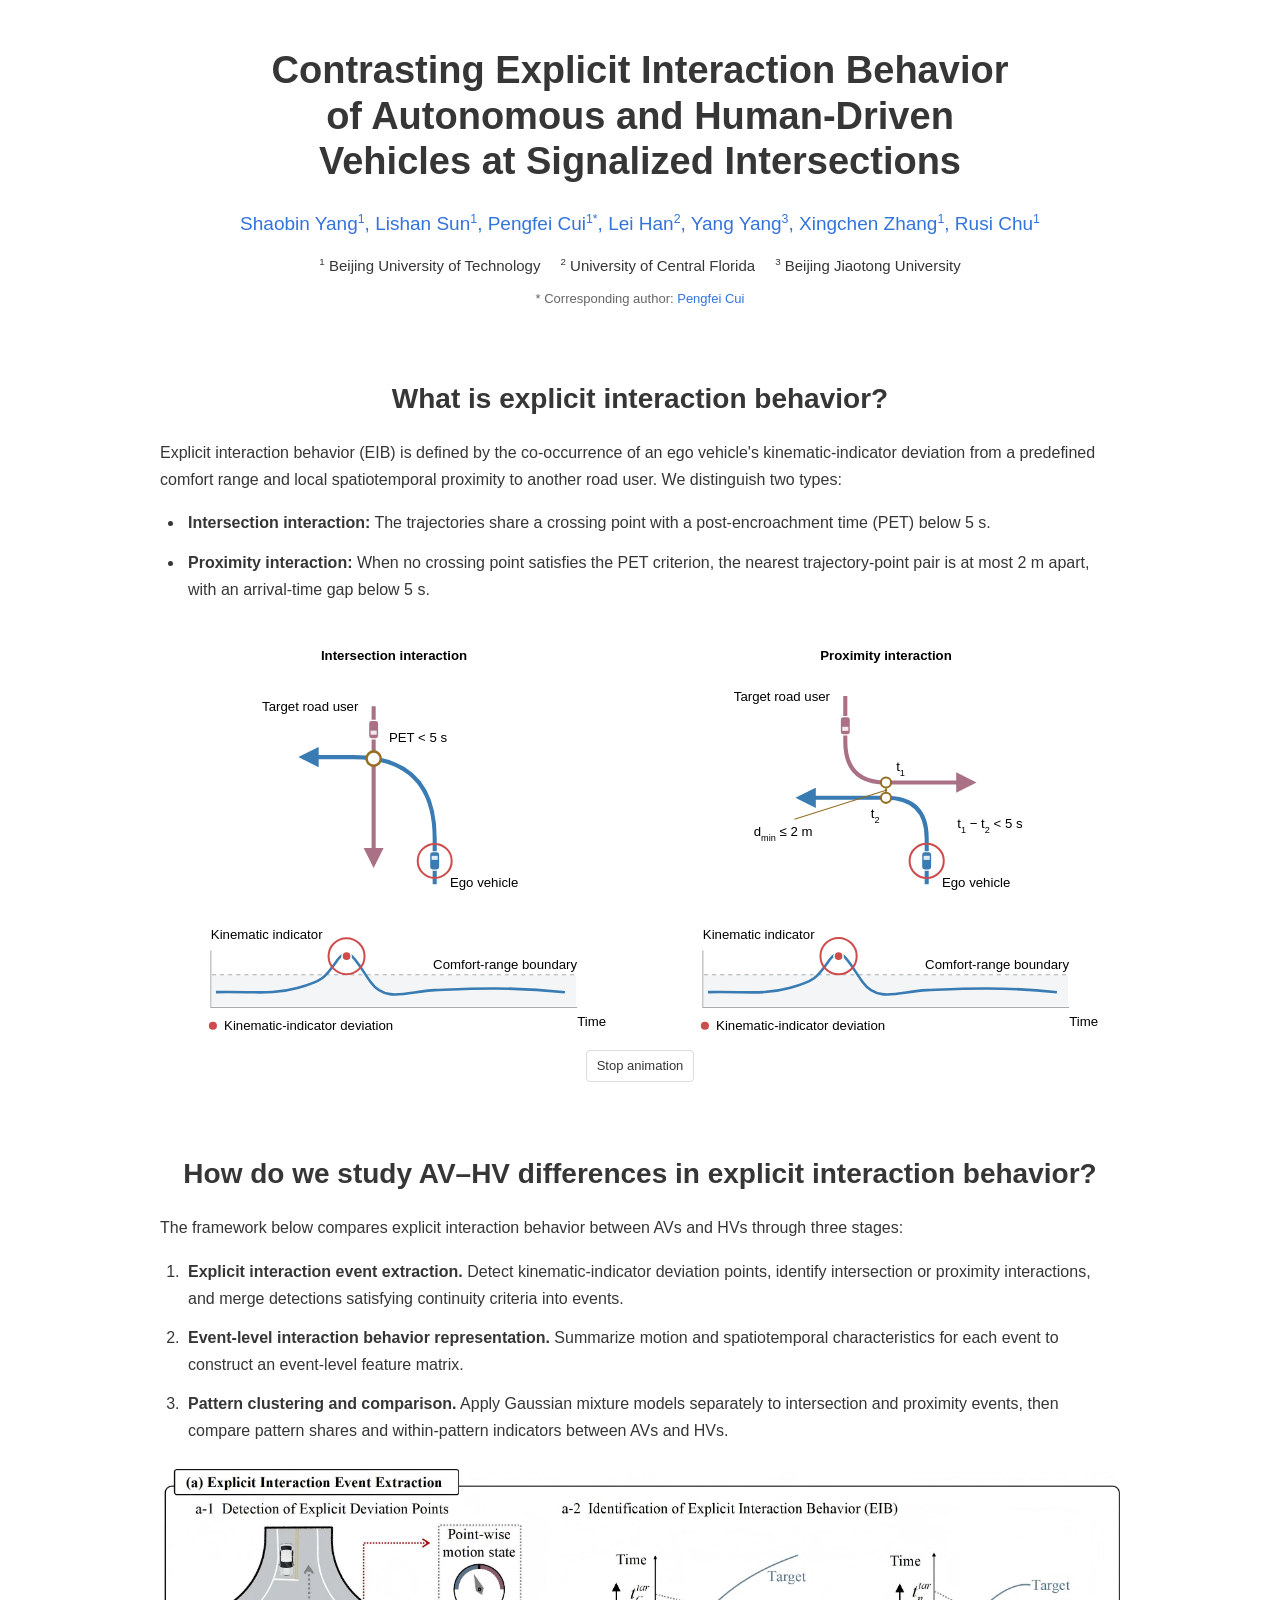
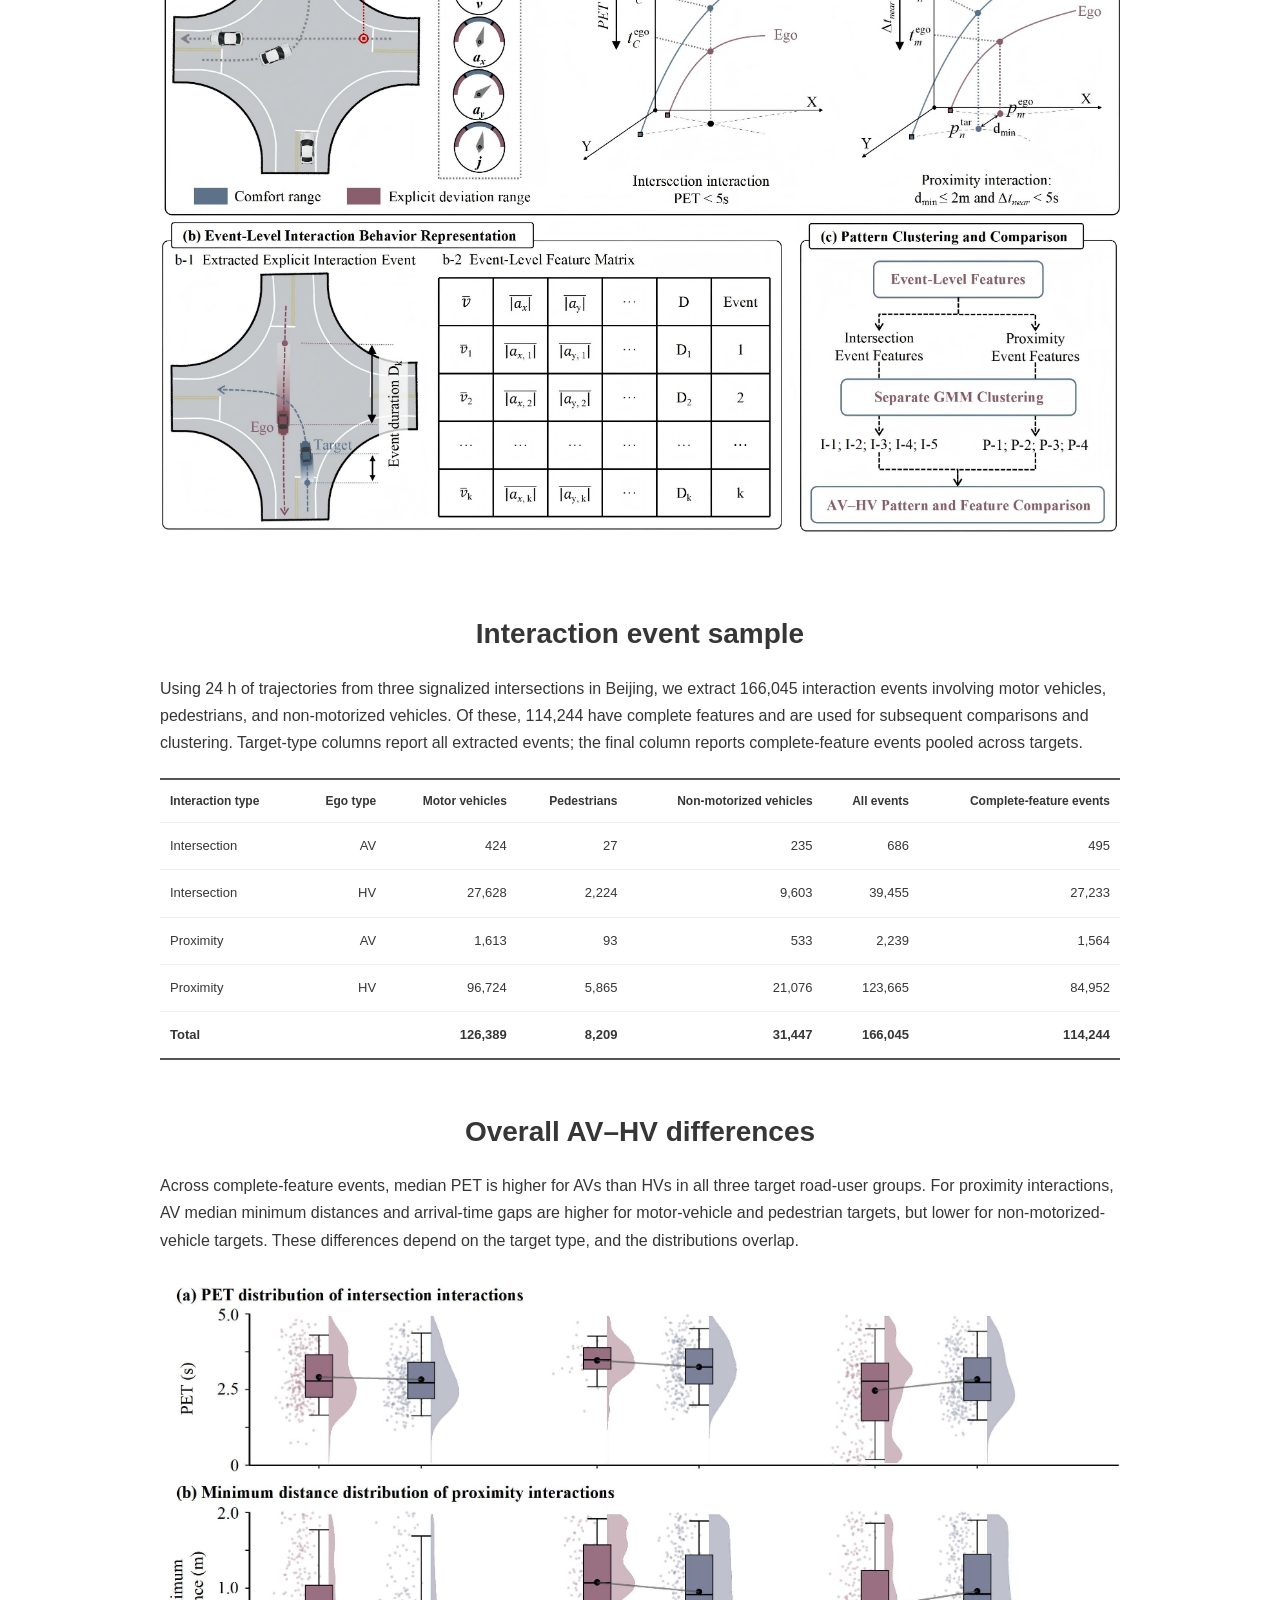
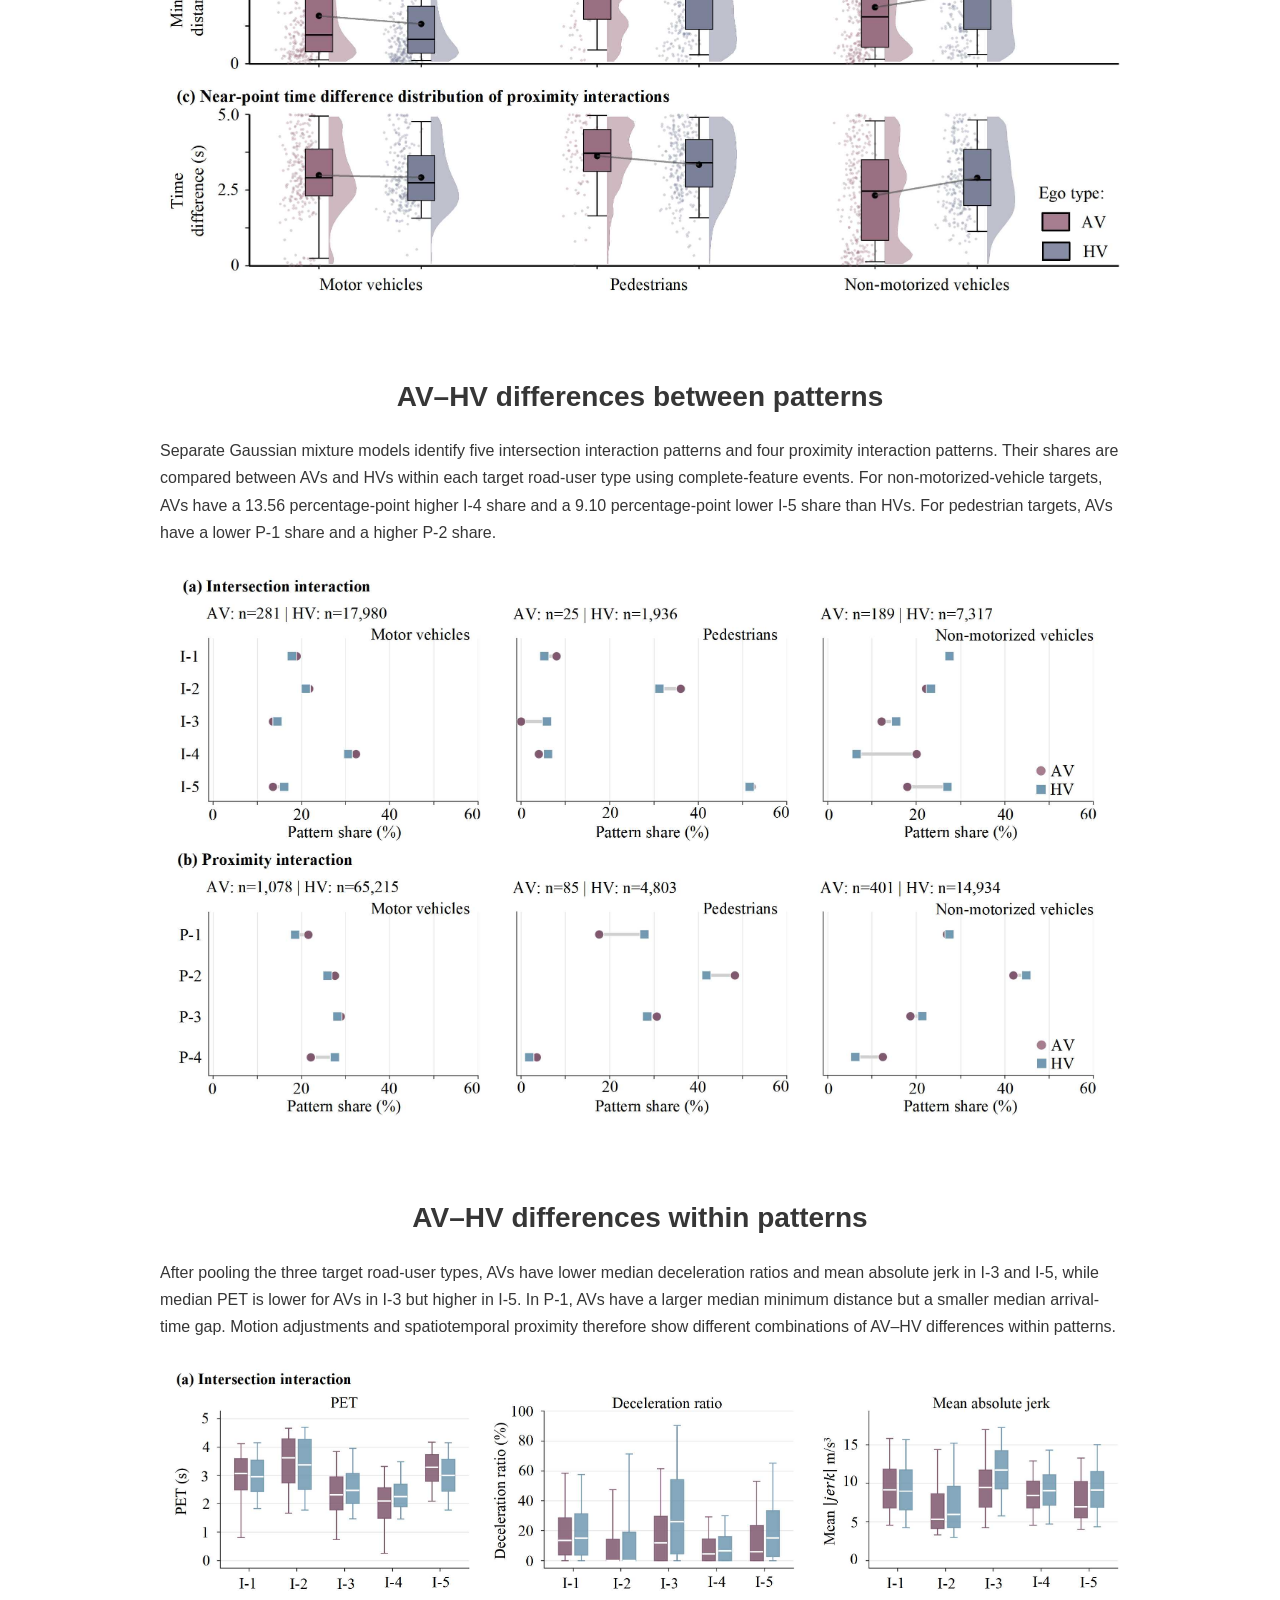
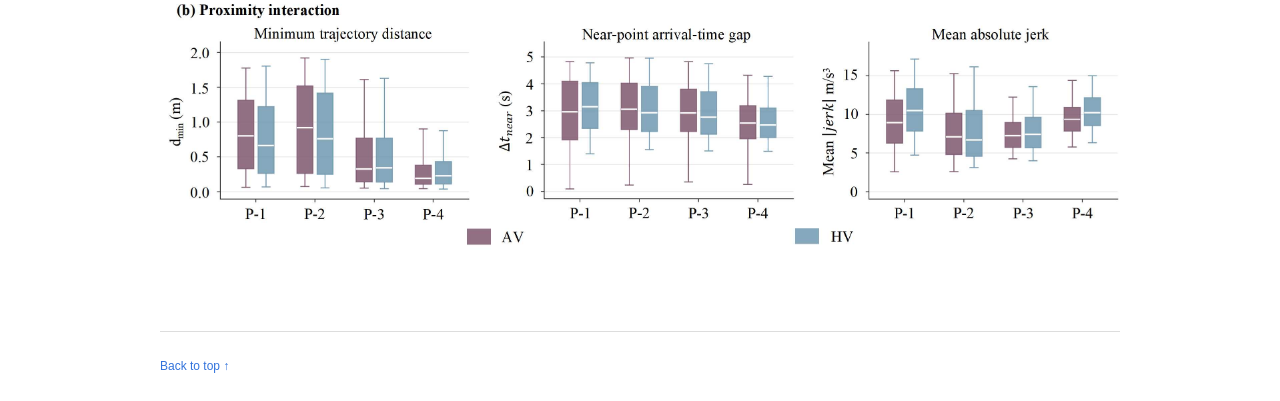
==== commit 800aaa75: "Update index.html" ====
--- a/docs/index.html
+++ b/docs/index.html
@@ -20,7 +20,7 @@
   <main>
     <section id="overview" class="section"><div class="container">
       <h2>What is explicit interaction behavior?</h2>
-      <p>Explicit interaction behavior (EIB) is defined by the co-occurrence of an ego vehicle's kinematic-indicator deviation from a predefined comfort range and local spatiotemporal proximity to another road user. Within a local 5 s trajectory window, we distinguish two types:</p>
+      <p>Explicit interaction behavior (EIB) is defined by the co-occurrence of an ego vehicle's kinematic-indicator deviation from a predefined comfort range and local spatiotemporal proximity to another road user. We distinguish two types:</p>
       <ul class="method-steps">
         <li><strong>Intersection interaction:</strong> The trajectories share a crossing point with a post-encroachment time (PET) below 5 s.</li>
         <li><strong>Proximity interaction:</strong> When no crossing point satisfies the PET criterion, the nearest trajectory-point pair is at most 2 m apart, with an arrival-time gap below 5 s.</li>
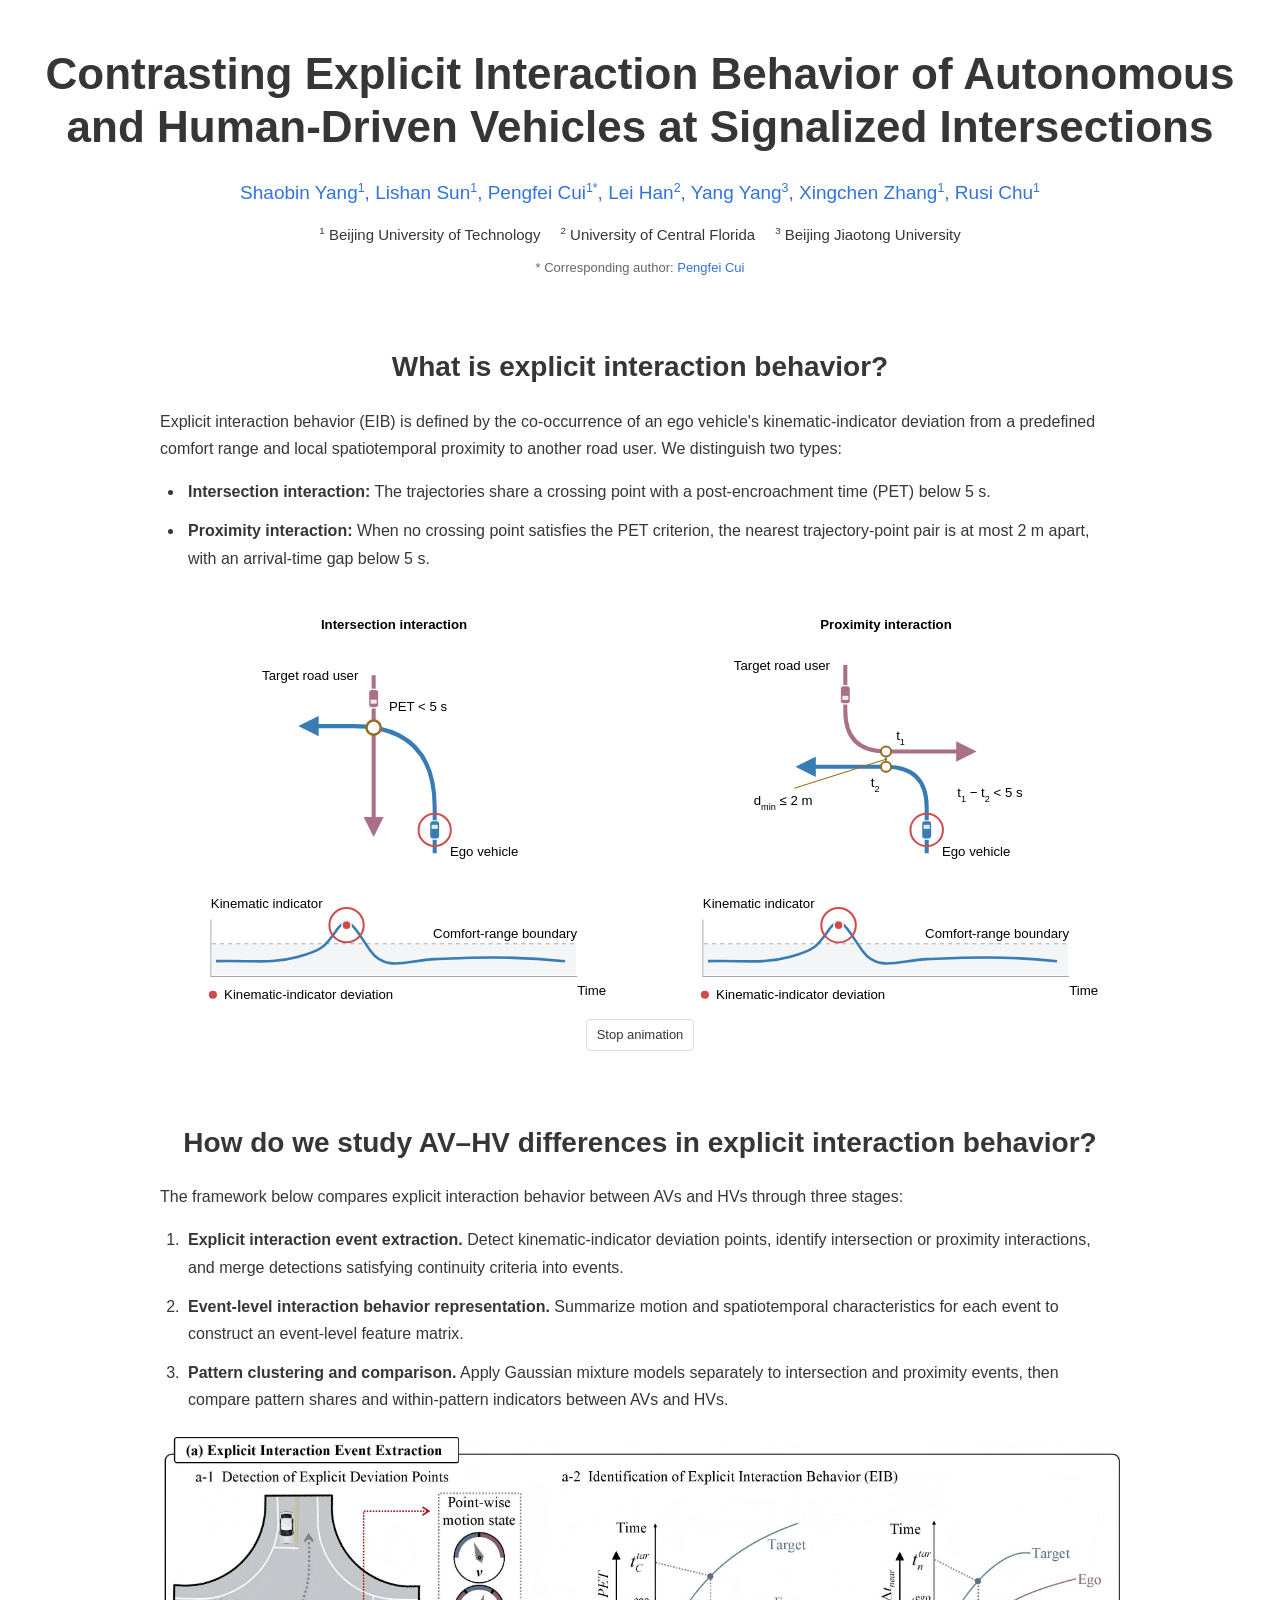
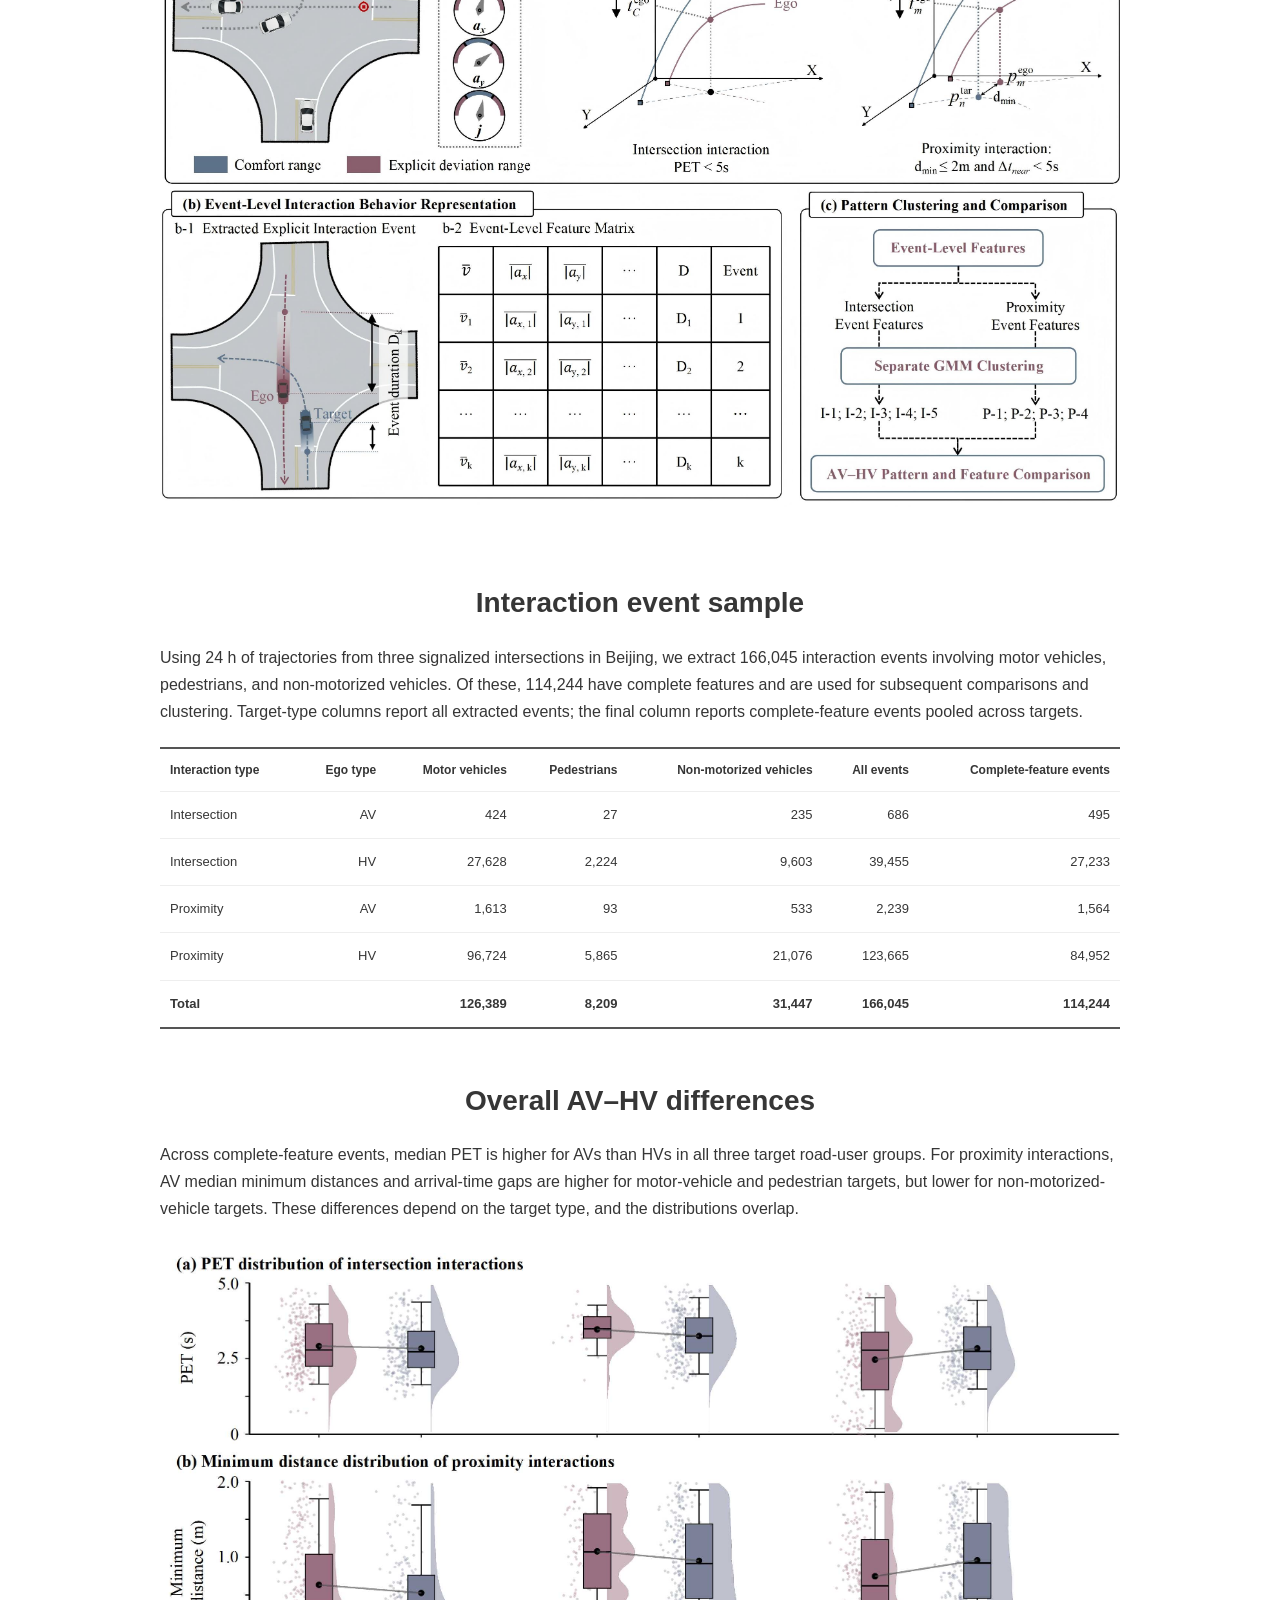
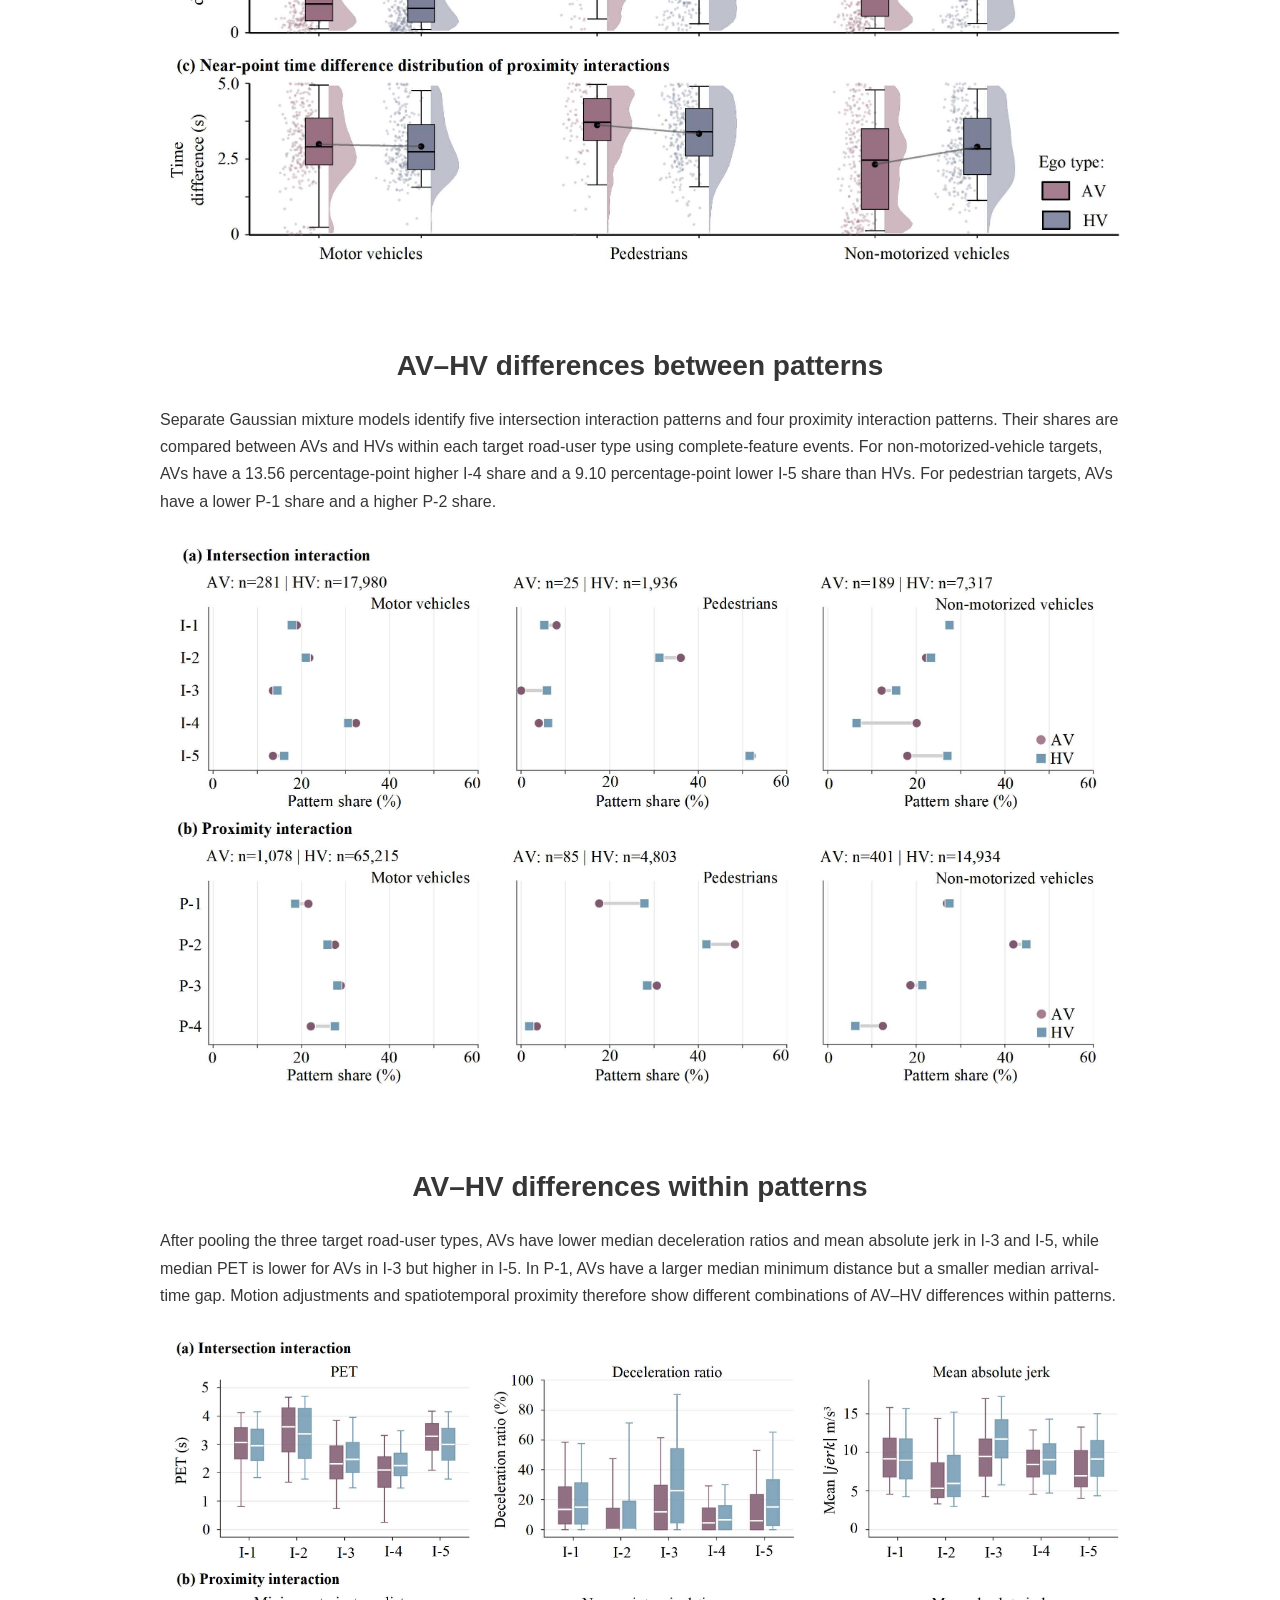
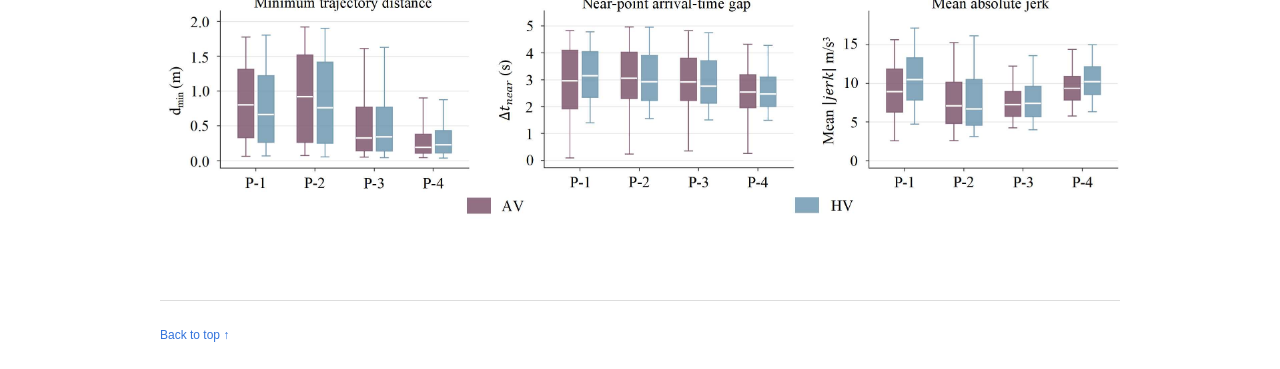
==== commit 322a96c5: "Enlarge project title and use two-line desktop layout" ====
--- a/docs/index.html
+++ b/docs/index.html
@@ -12,7 +12,7 @@
 <body>
   <a class="skip" href="#overview">Skip to content</a>
   <header id="top" class="masthead container">
-    <h1>Contrasting Explicit Interaction Behavior of Autonomous and Human-Driven Vehicles at Signalized Intersections</h1>
+    <h1><span>Contrasting Explicit Interaction Behavior of Autonomous</span> <span>and Human-Driven Vehicles at Signalized Intersections</span></h1>
     <p class="authors"><a href="https://scholar.google.com/citations?hl=zh-CN&amp;user=QXjPMpIAAAAJ">Shaobin Yang</a><sup>1</sup>, Lishan Sun<sup>1</sup>, <a href="https://scholar.google.com/citations?user=4EGD9vsAAAAJ&amp;hl=zh-CN">Pengfei Cui</a><sup>1*</sup>, <a href="https://scholar.google.com/citations?user=Gm1QlW0AAAAJ&amp;hl=zh-CN">Lei Han</a><sup>2</sup>, Yang Yang<sup>3</sup>, Xingchen Zhang<sup>1</sup>, Rusi Chu<sup>1</sup></p>
     <p class="affiliations"><span><sup>1</sup> Beijing University of Technology</span><span><sup>2</sup> University of Central Florida</span><span><sup>3</sup> Beijing Jiaotong University</span></p>
     <p class="correspondence">* Corresponding author: <a href="mailto:pengfeicui@bjut.edu.cn">Pengfei Cui</a></p>
--- a/docs/static/academic.css
+++ b/docs/static/academic.css
@@ -7,8 +7,10 @@
 button { font: inherit; cursor: pointer; }
 a:focus-visible, button:focus-visible, summary:focus-visible { outline: 2px solid var(--accent); outline-offset: 4px; }
 .container { width: min(960px, calc(100% - 48px)); margin-inline: auto; }
-.masthead { padding: 48px 0 28px; text-align: center; }
-h1 { margin: 0 auto 22px; font-size: 38px; line-height: 1.2; font-weight: 700; text-wrap: balance; }
+.masthead { width: min(1280px, calc(100% - 48px)); padding: 48px 0 28px; text-align: center; }
+h1 { margin: 0 auto 22px; font-size: 44px; line-height: 1.2; font-weight: 700; text-wrap: balance; }
+h1 span { display: block; }
+@media (max-width: 1100px) { h1 span { display: inline; } }
 .authors { margin: 0 0 12px; font-size: 19px; color: var(--accent); line-height: 1.8; }
 sup { font-size: 65%; line-height: 0; }
 .affiliations { display: flex; justify-content: center; flex-wrap: wrap; gap: 4px 20px; margin: 0; font-size: 15px; }
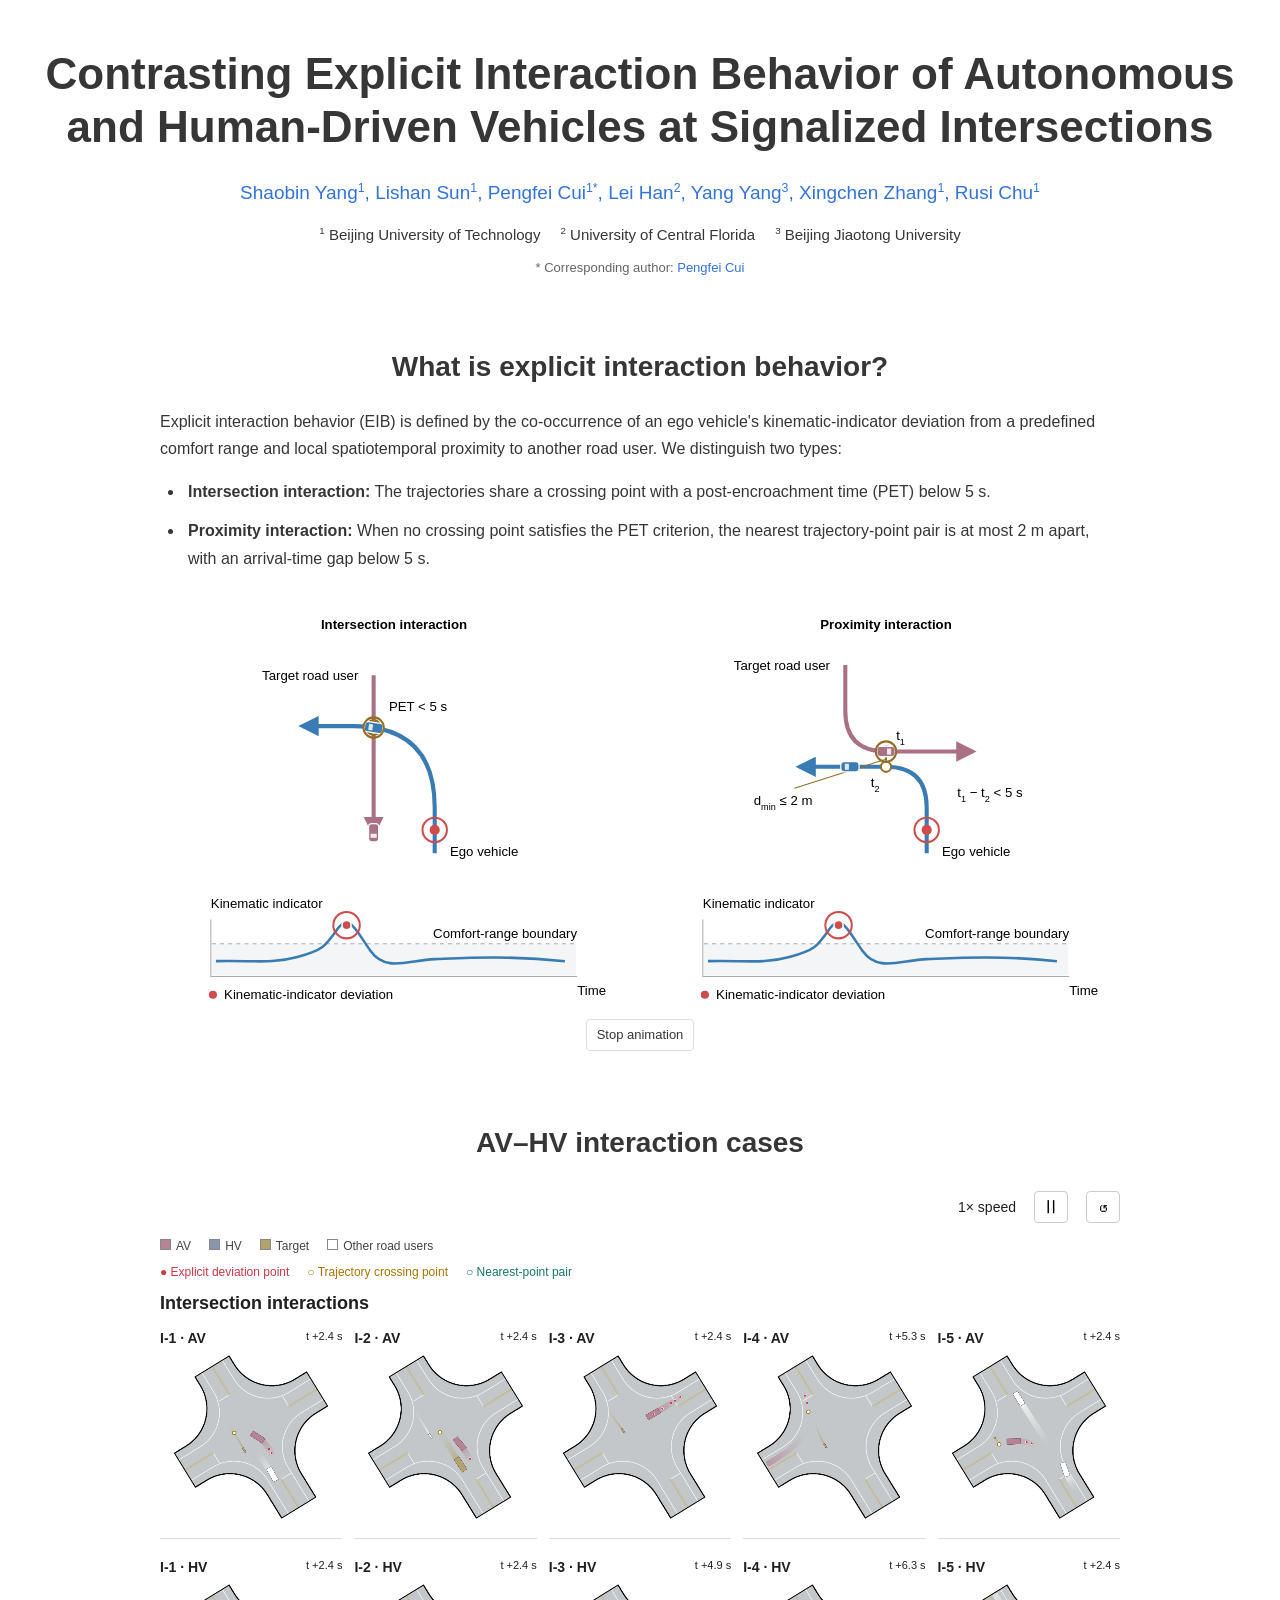
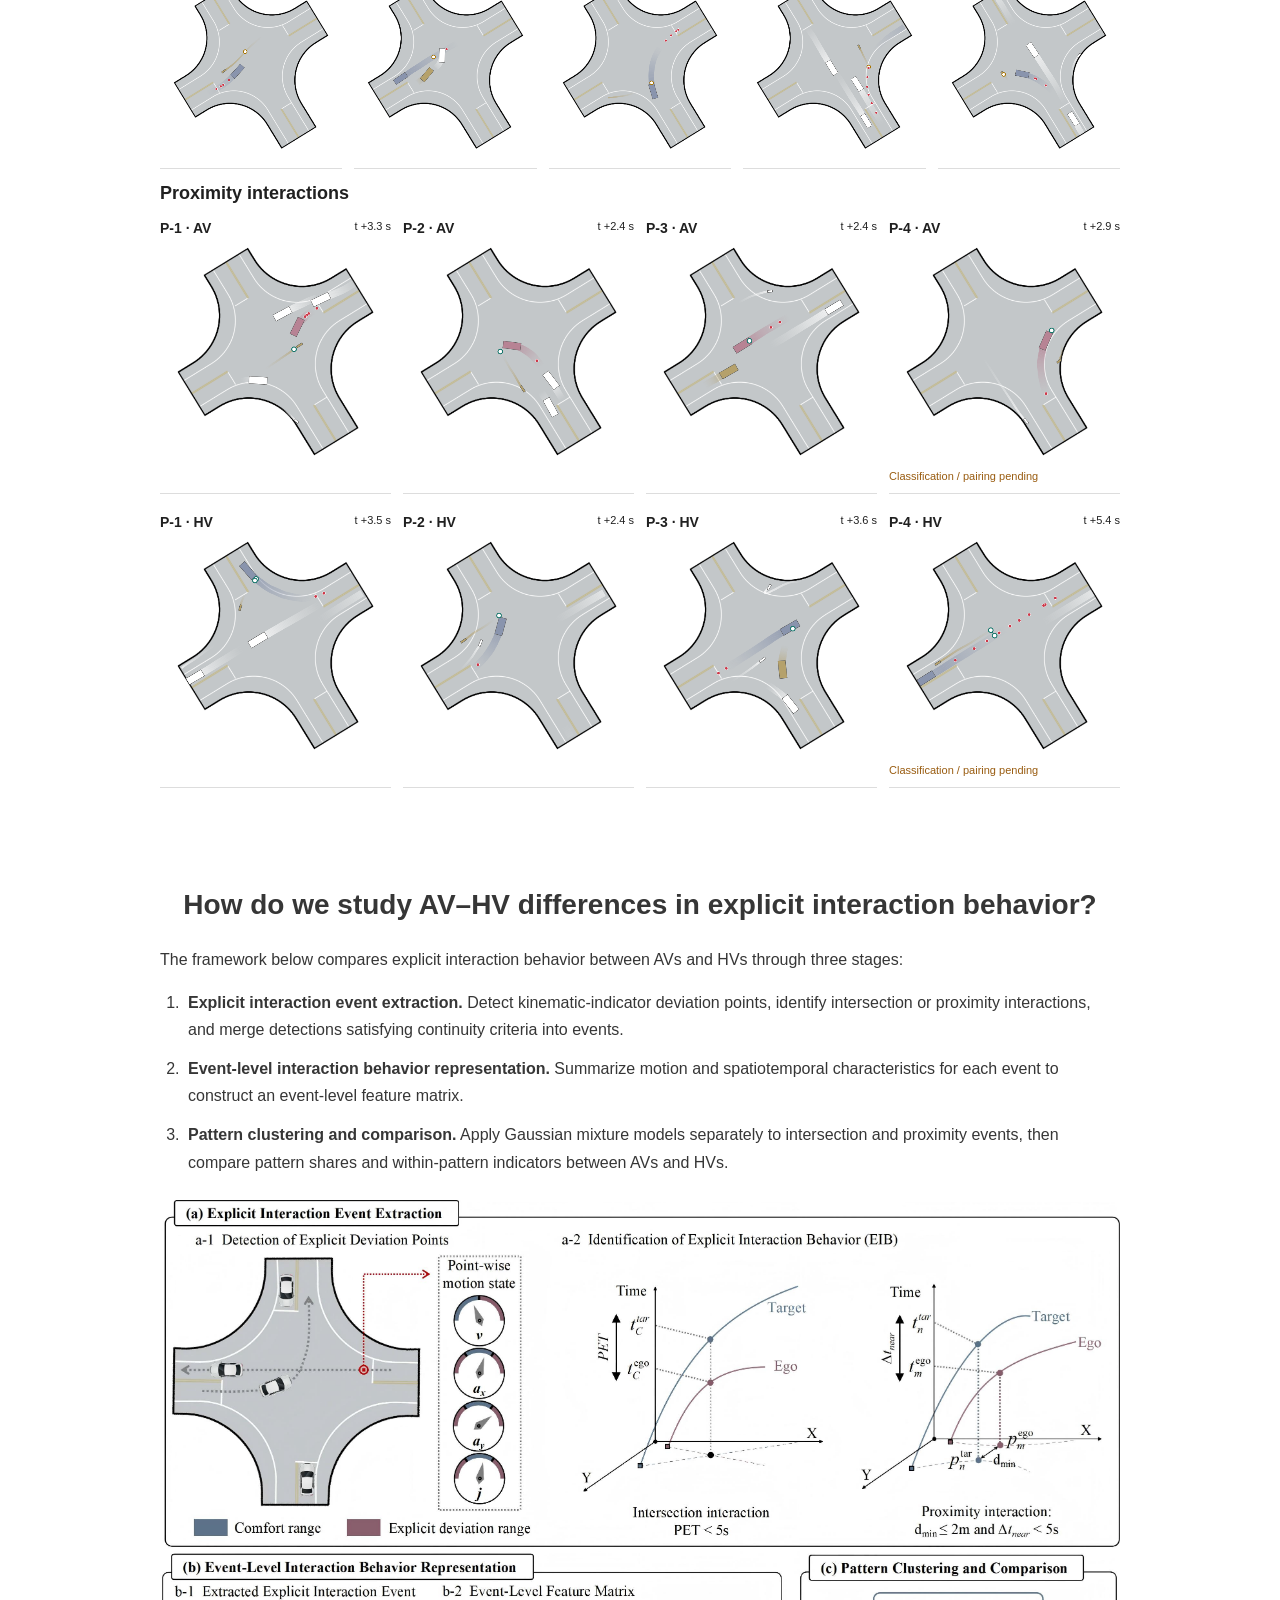
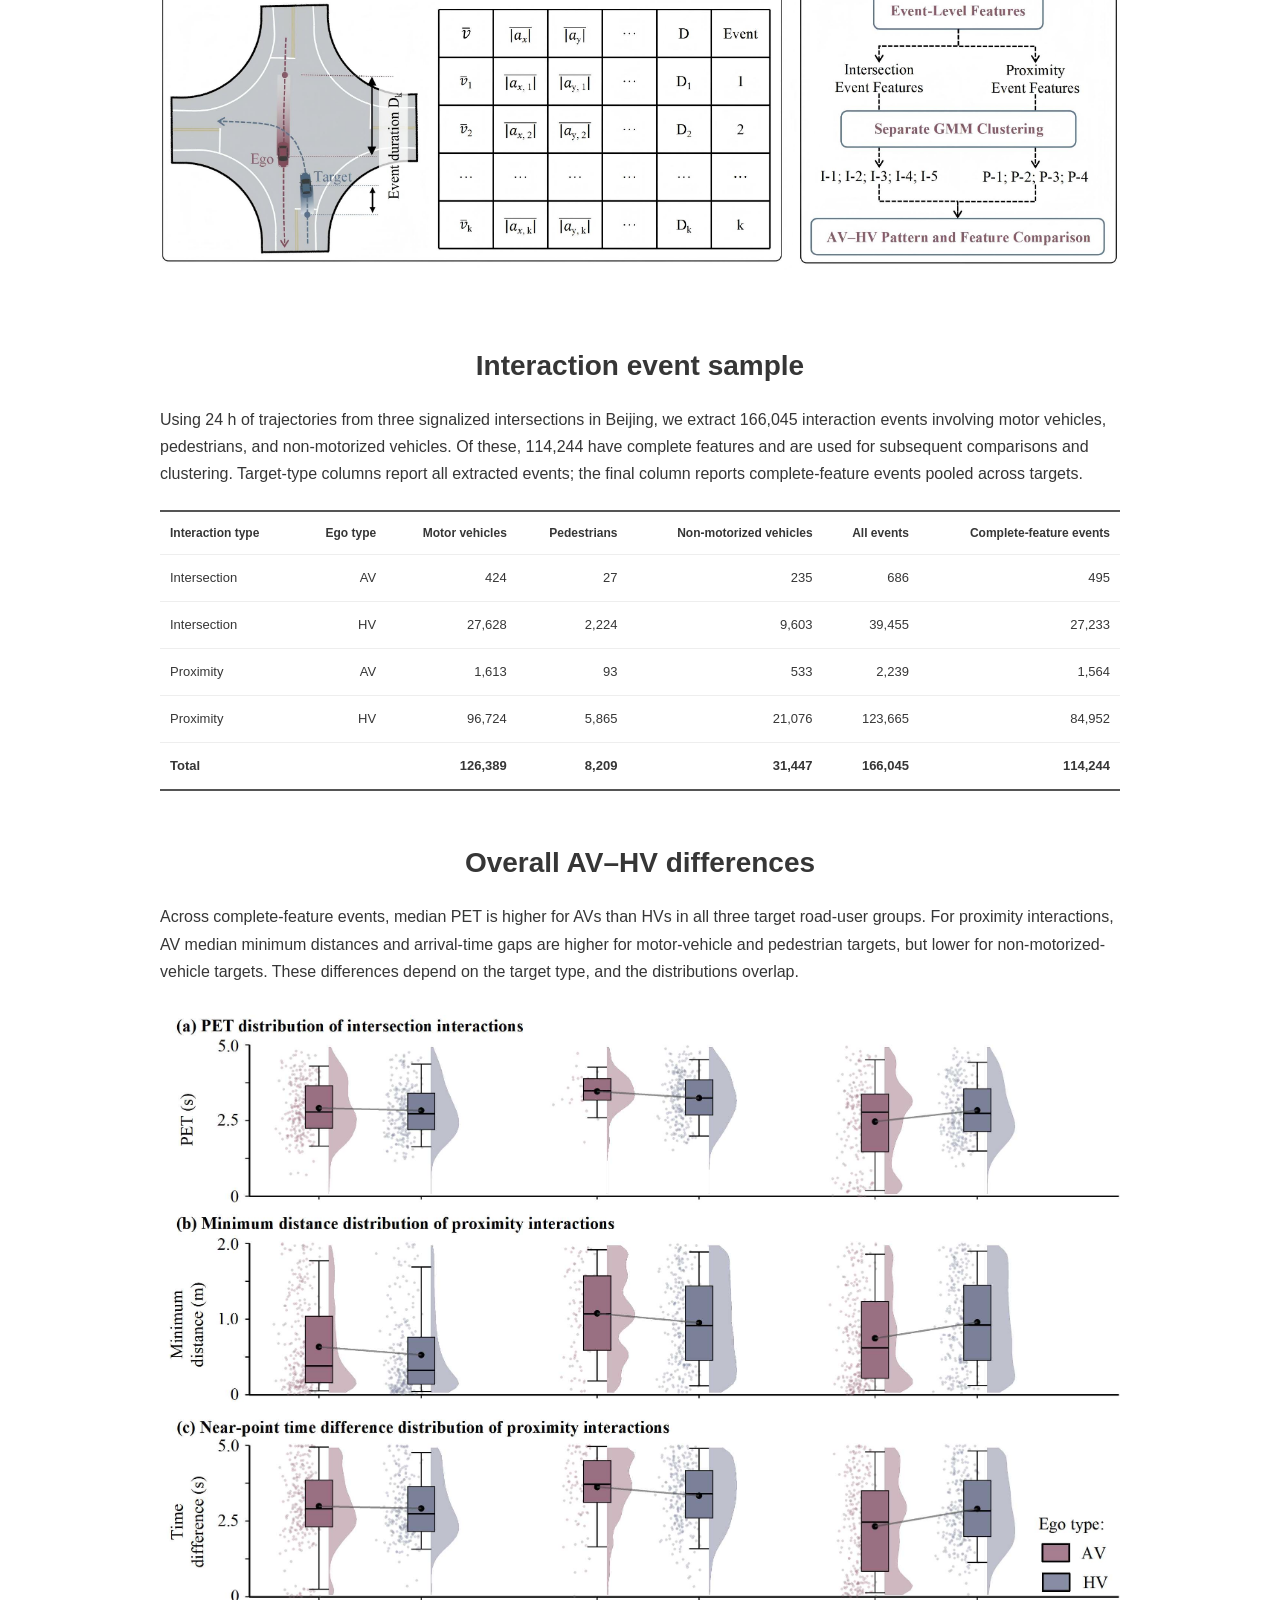
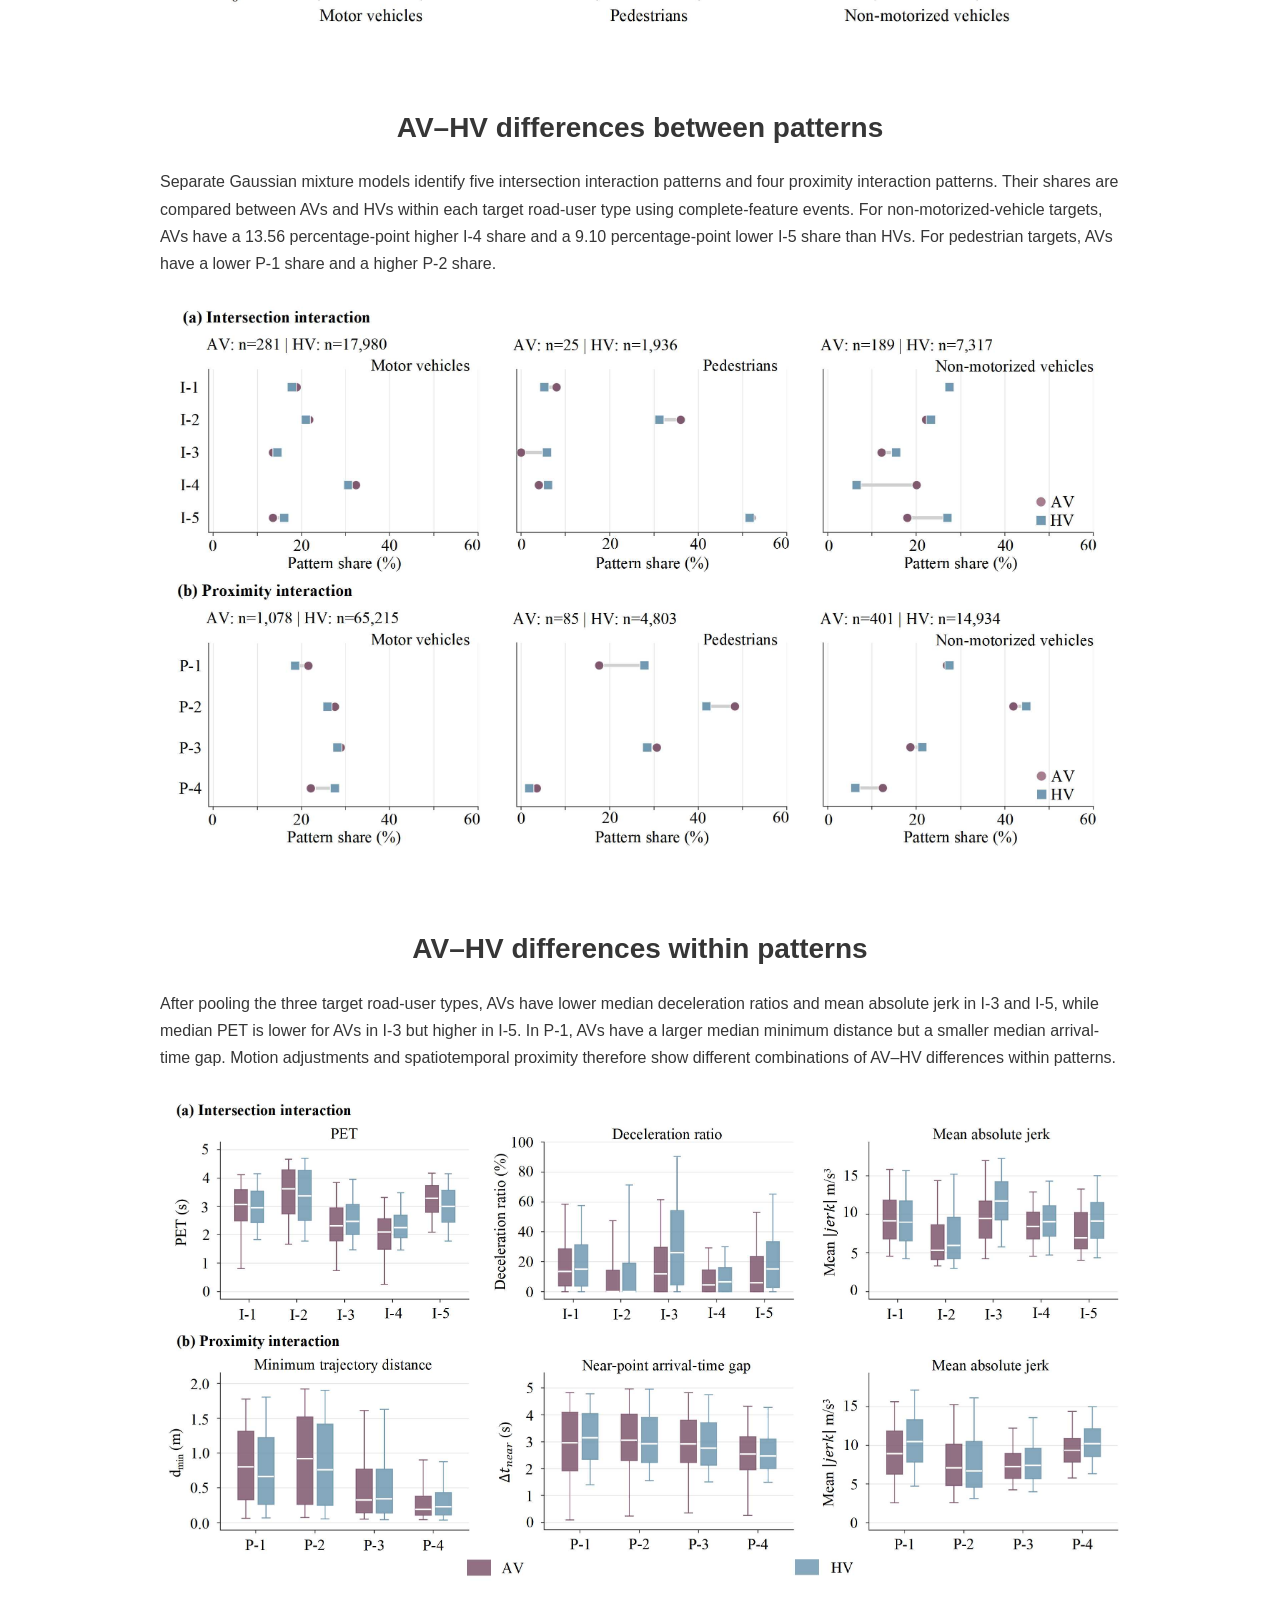
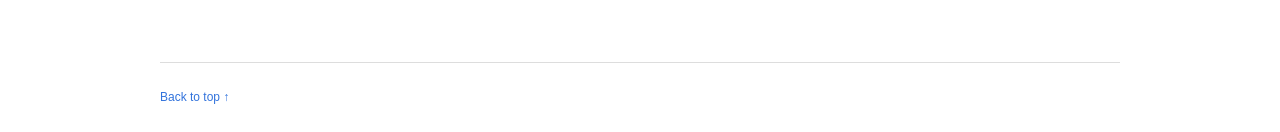
==== commit 01fc99d8: "Add animated interaction cases as second page section" ====
--- a/docs/index.html
+++ b/docs/index.html
@@ -8,6 +8,7 @@
   <link rel="icon" type="image/svg+xml" href="static/favicon.svg?v=2">
   <link rel="stylesheet" href="static/academic.css">
   <script src="static/app.js" defer></script>
+  <script src="static/case-preview.js" defer></script>
 </head>
 <body>
   <a class="skip" href="#overview">Skip to content</a>
@@ -30,6 +31,10 @@
         <figure><img data-animation="proximity" src="static/images/proximity-concept.svg" width="460" height="400" alt="Proximity interaction: opposing left turns, synchronized deviation highlighting, and separate arrivals at the nearest-point pair."></figure>
       </div>
       <div class="animation-controls"><button id="animation-toggle" type="button" aria-pressed="false">Play animation</button></div>
+    </div></section>
+    <section id="cases" class="section"><div class="container">
+      <h2>AV&#8211;HV interaction cases</h2>
+      <iframe id="interaction-cases" class="case-preview" src="static/interaction-cases.html" title="Animated AV and HV cases across five intersection and four proximity interaction patterns" loading="lazy"></iframe>
     </div></section>
     <section id="method" class="section"><div class="container">
       <h2>How do we study AV&#8211;HV differences in explicit interaction behavior?</h2>
--- a/docs/static/academic.css
+++ b/docs/static/academic.css
@@ -50,6 +50,7 @@
 figure img { display: block; width: 100%; height: auto; }
 figcaption { margin: 12px auto 0; color: var(--muted); font-size: 13px; line-height: 1.6; text-align: left; }
 .subsection-heading { margin-top: 30px; }
+.case-preview { display: block; width: 100%; height: 1250px; border: 0; }
 .insight { margin: 18px 0; font-size: 16px; }
 .table-wrap { overflow-x: auto; margin-top: 22px; }
 table { width: 100%; border-collapse: collapse; font-size: 13px; font-variant-numeric: tabular-nums; }
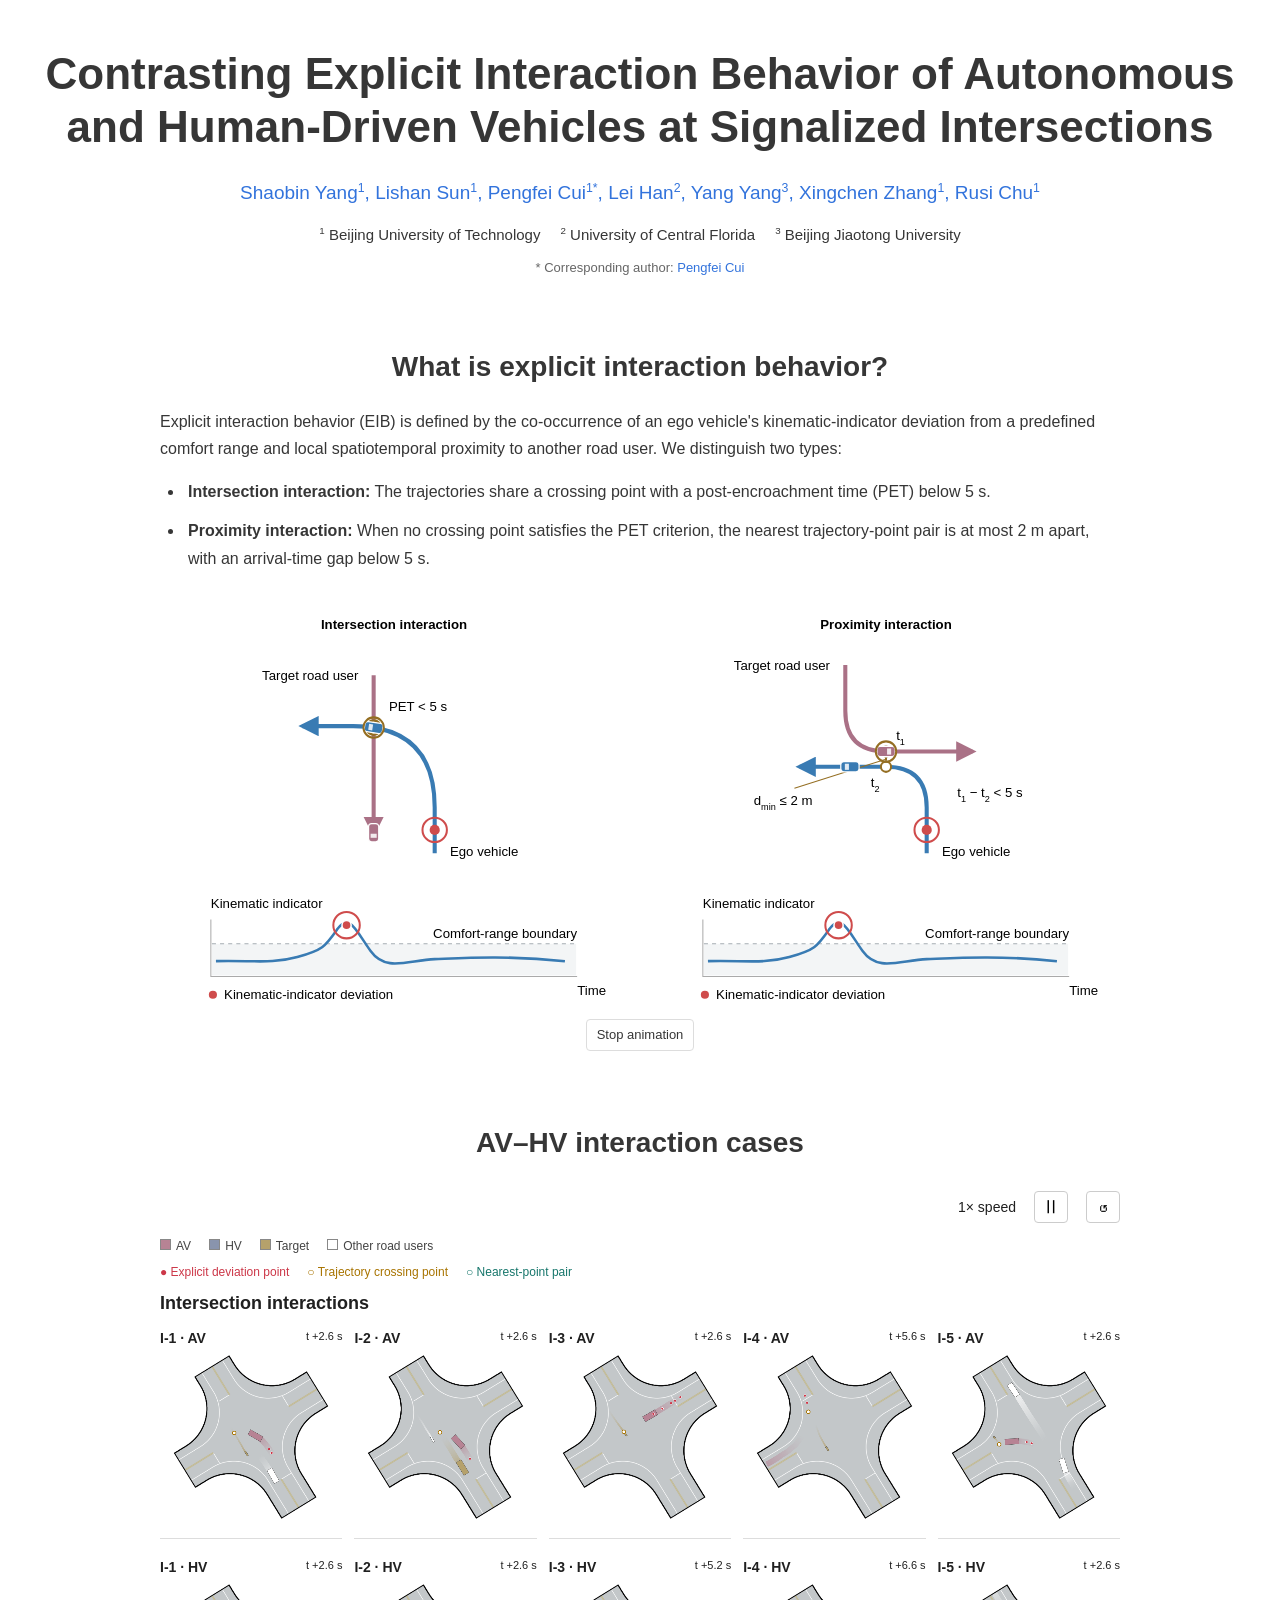
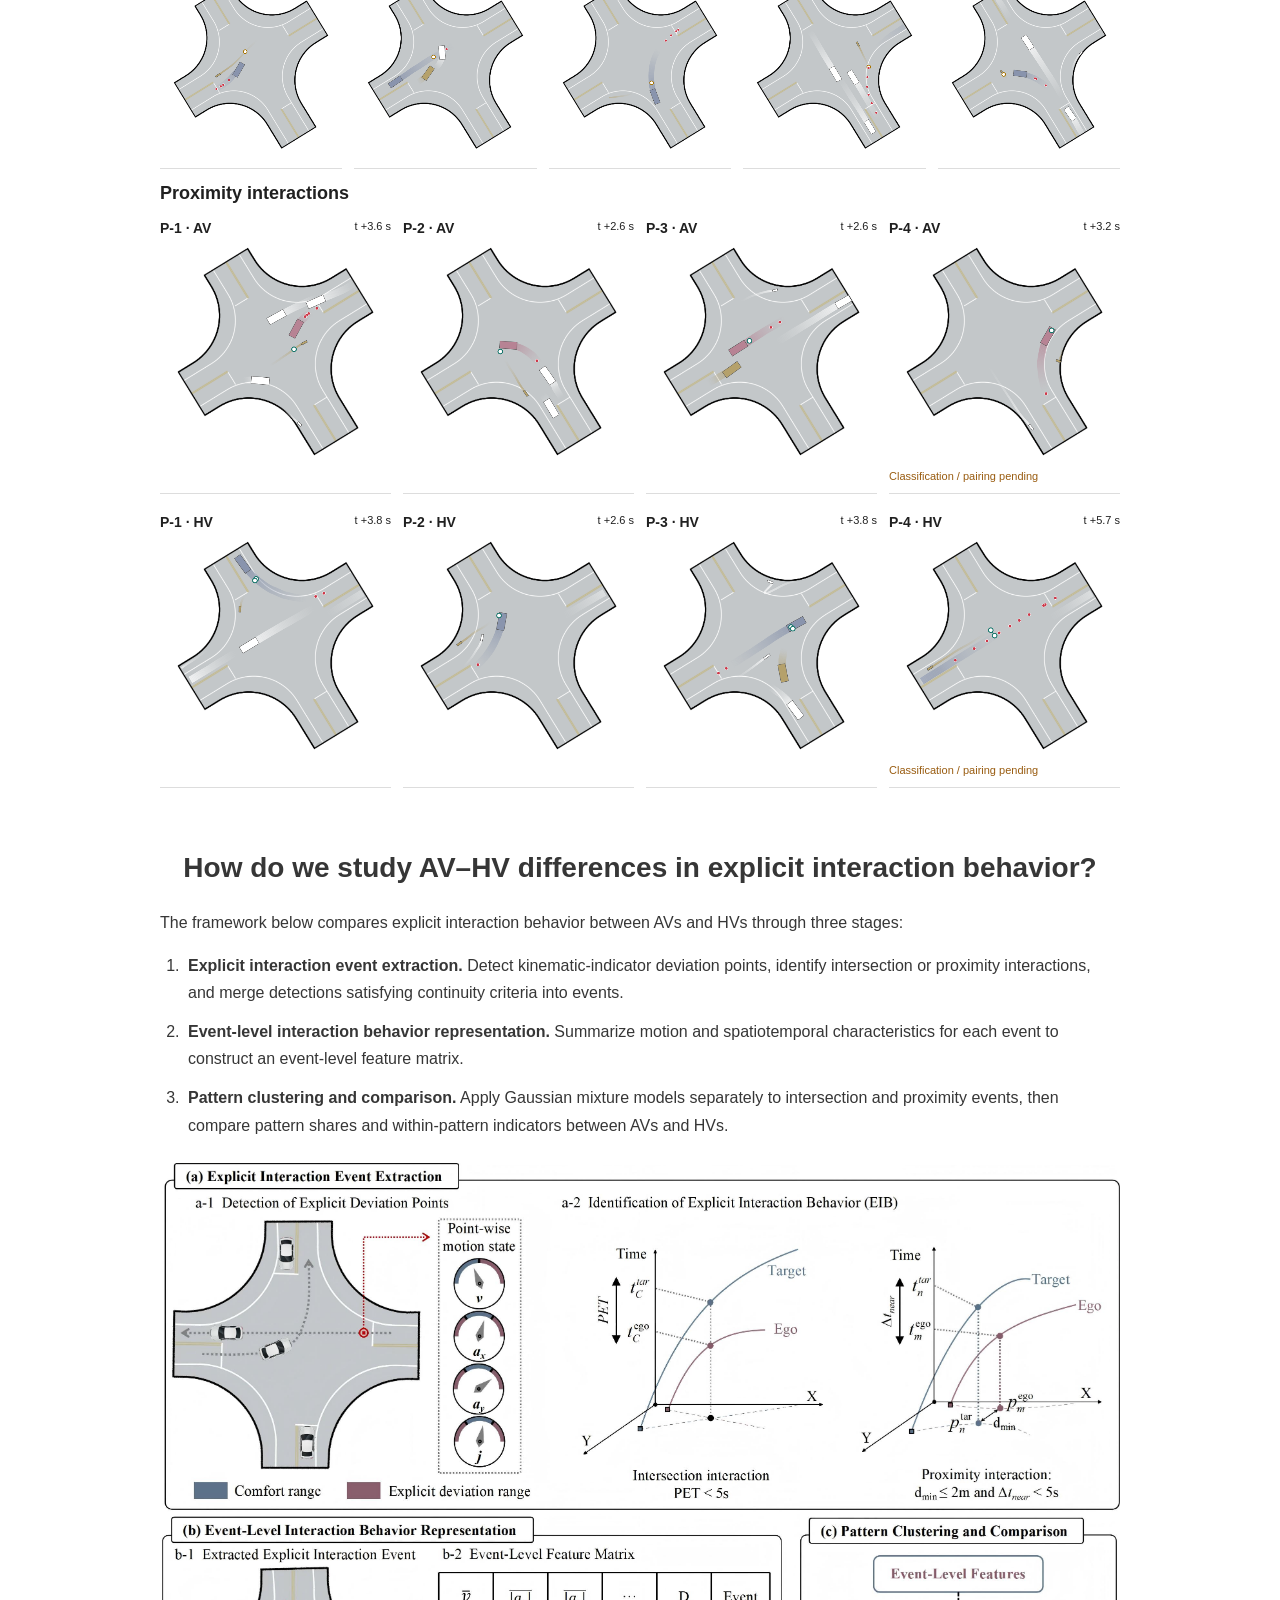
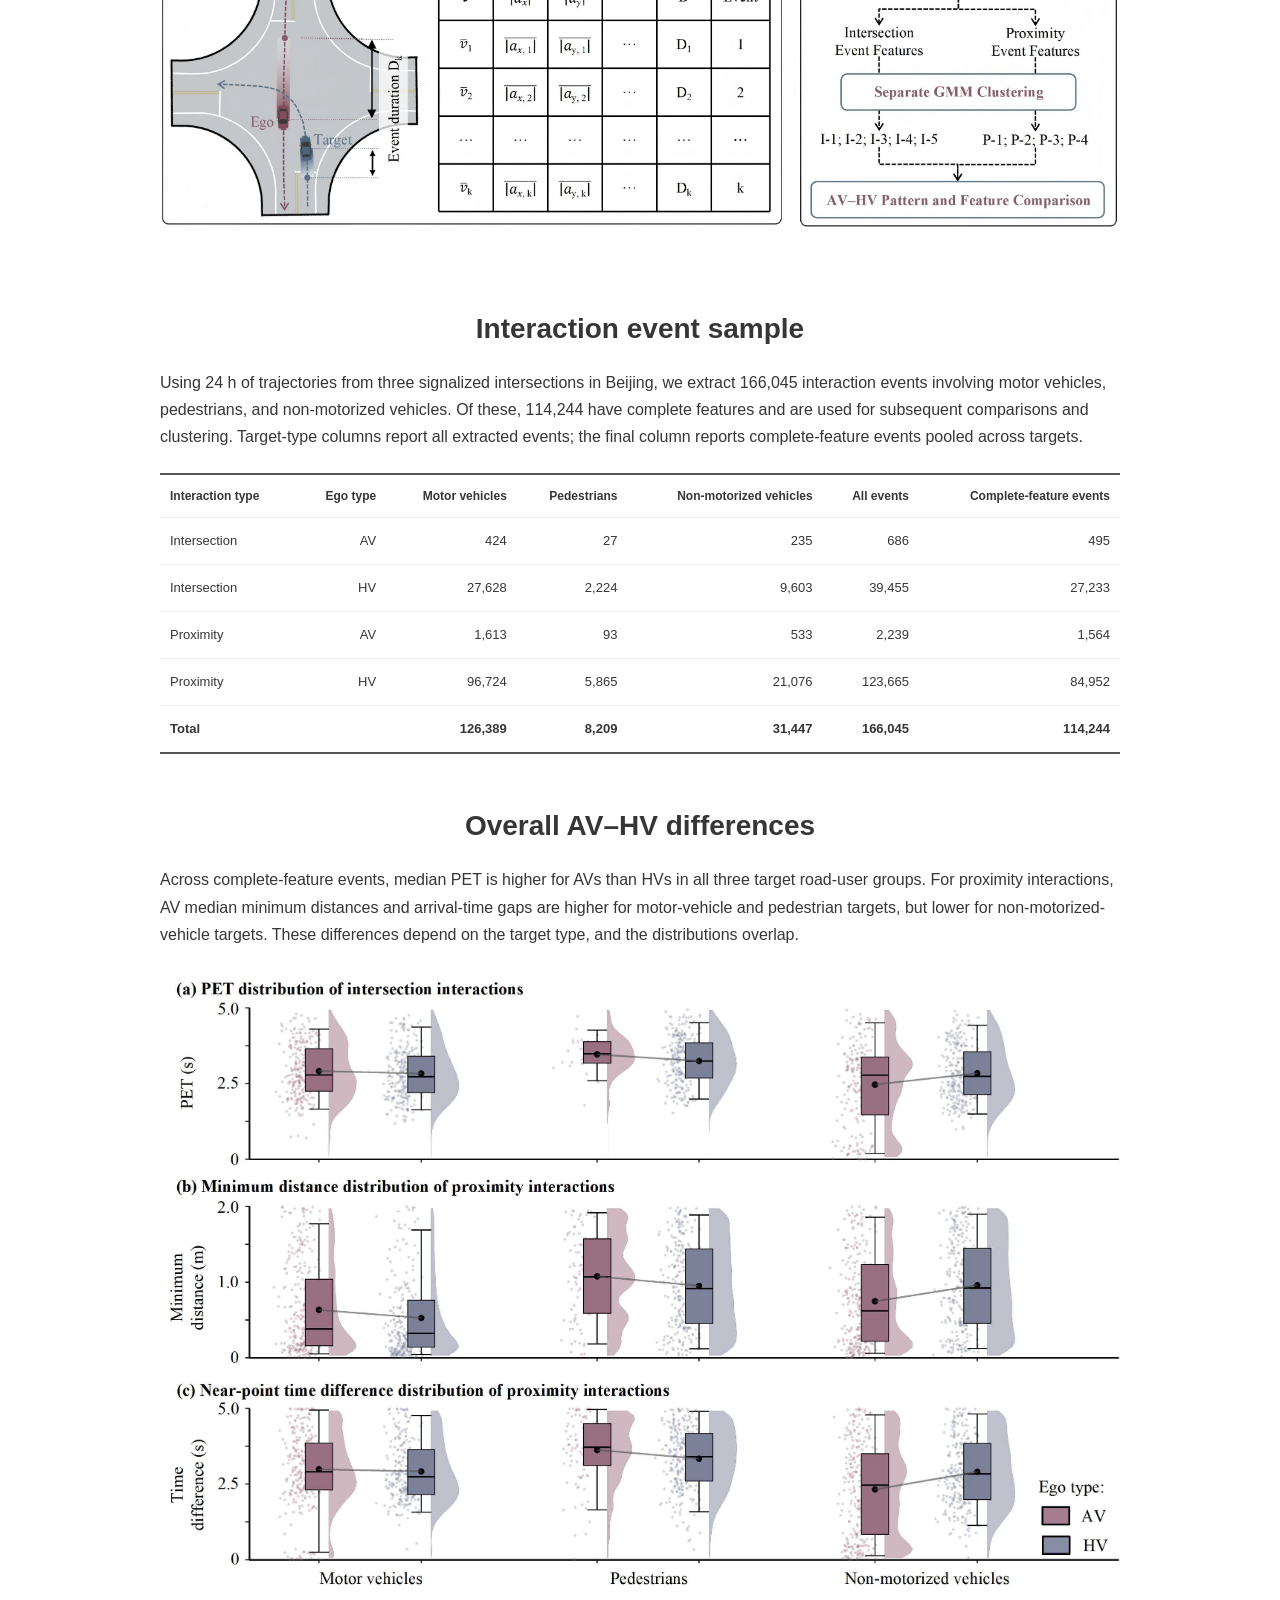
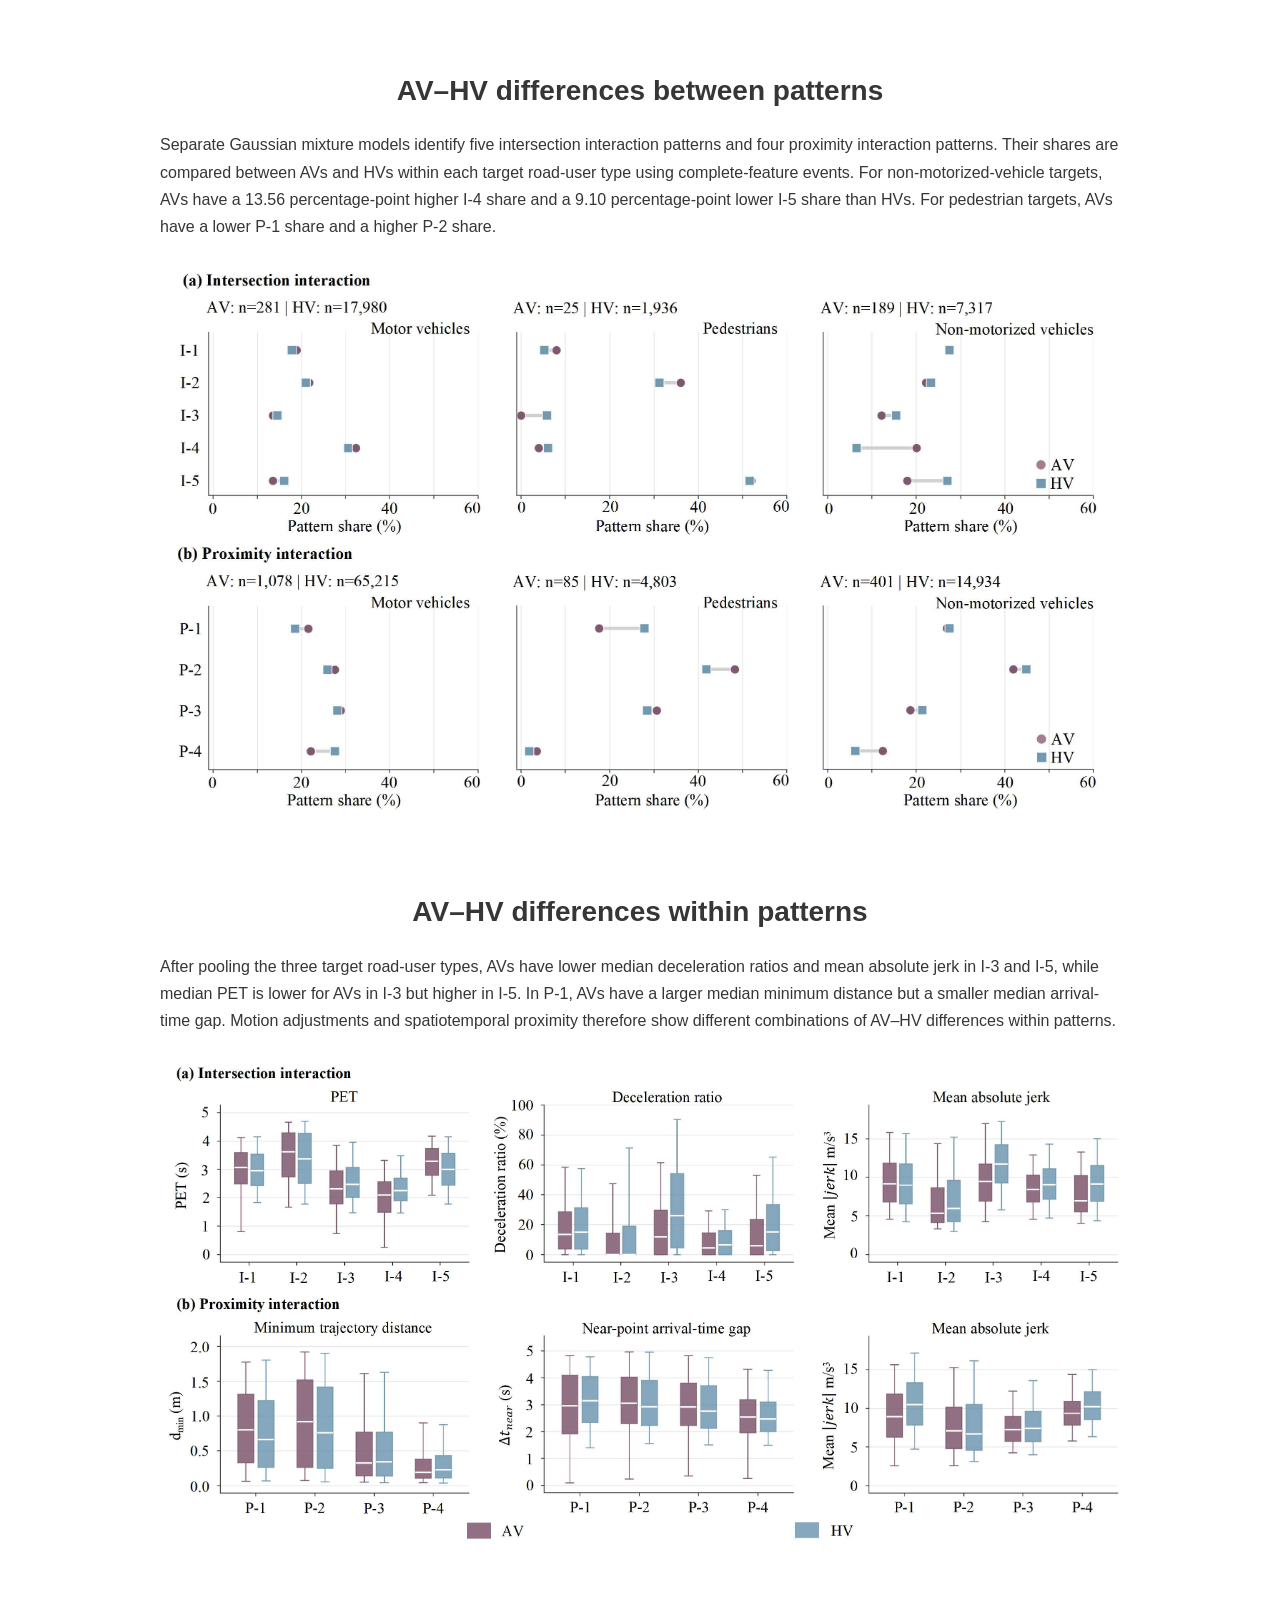
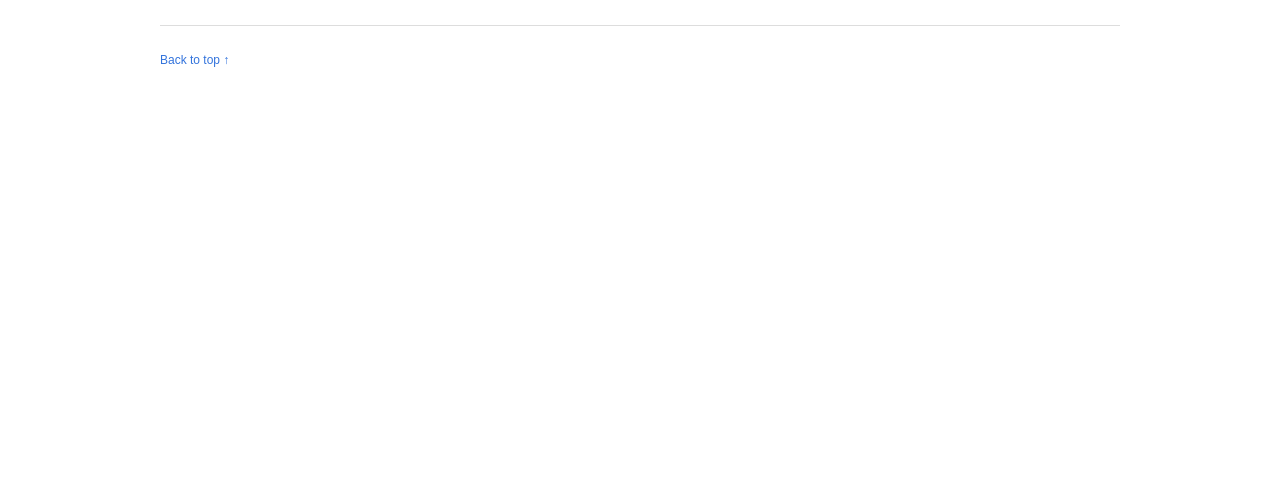
==== commit 32bfb96e: "Fix embedded case width and refresh cached assets" ====
--- a/docs/index.html
+++ b/docs/index.html
@@ -6,9 +6,9 @@
   <meta name="description" content="Explicit interaction behavior of autonomous and human-driven vehicles at three signalized intersections in Beijing.">
   <title>Explicit Interaction Behavior | AV &amp; HV</title>
   <link rel="icon" type="image/svg+xml" href="static/favicon.svg?v=2">
-  <link rel="stylesheet" href="static/academic.css">
+  <link rel="stylesheet" href="static/academic.css?v=20261021-2">
   <script src="static/app.js" defer></script>
-  <script src="static/case-preview.js" defer></script>
+  <script src="static/case-preview.js?v=20261021-2" defer></script>
 </head>
 <body>
   <a class="skip" href="#overview">Skip to content</a>
@@ -34,7 +34,7 @@
     </div></section>
     <section id="cases" class="section"><div class="container">
       <h2>AV&#8211;HV interaction cases</h2>
-      <iframe id="interaction-cases" class="case-preview" src="static/interaction-cases.html" title="Animated AV and HV cases across five intersection and four proximity interaction patterns" loading="lazy"></iframe>
+      <iframe id="interaction-cases" class="case-preview" src="static/interaction-cases.html?v=20261021-2" style="display:block;width:100%;height:1600px;border:0" title="Animated AV and HV cases across five intersection and four proximity interaction patterns" loading="lazy"></iframe>
     </div></section>
     <section id="method" class="section"><div class="container">
       <h2>How do we study AV&#8211;HV differences in explicit interaction behavior?</h2>
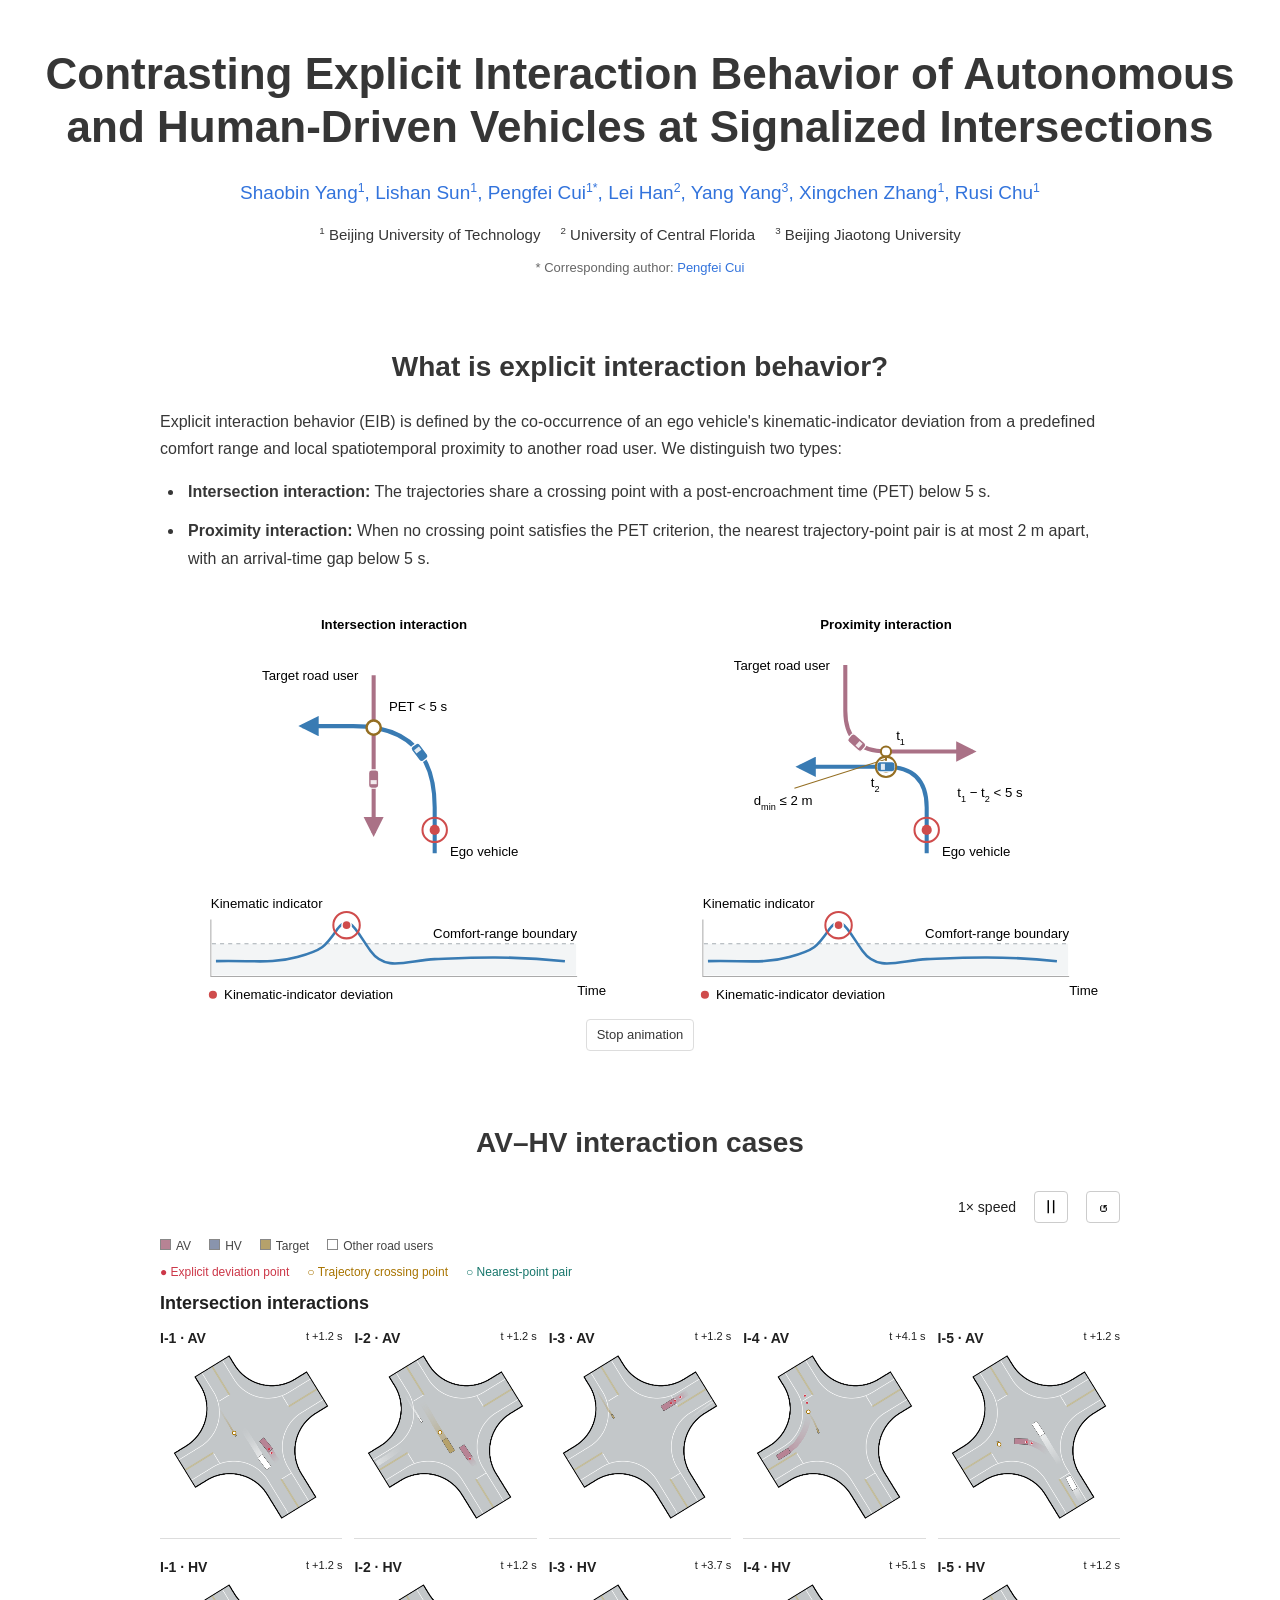
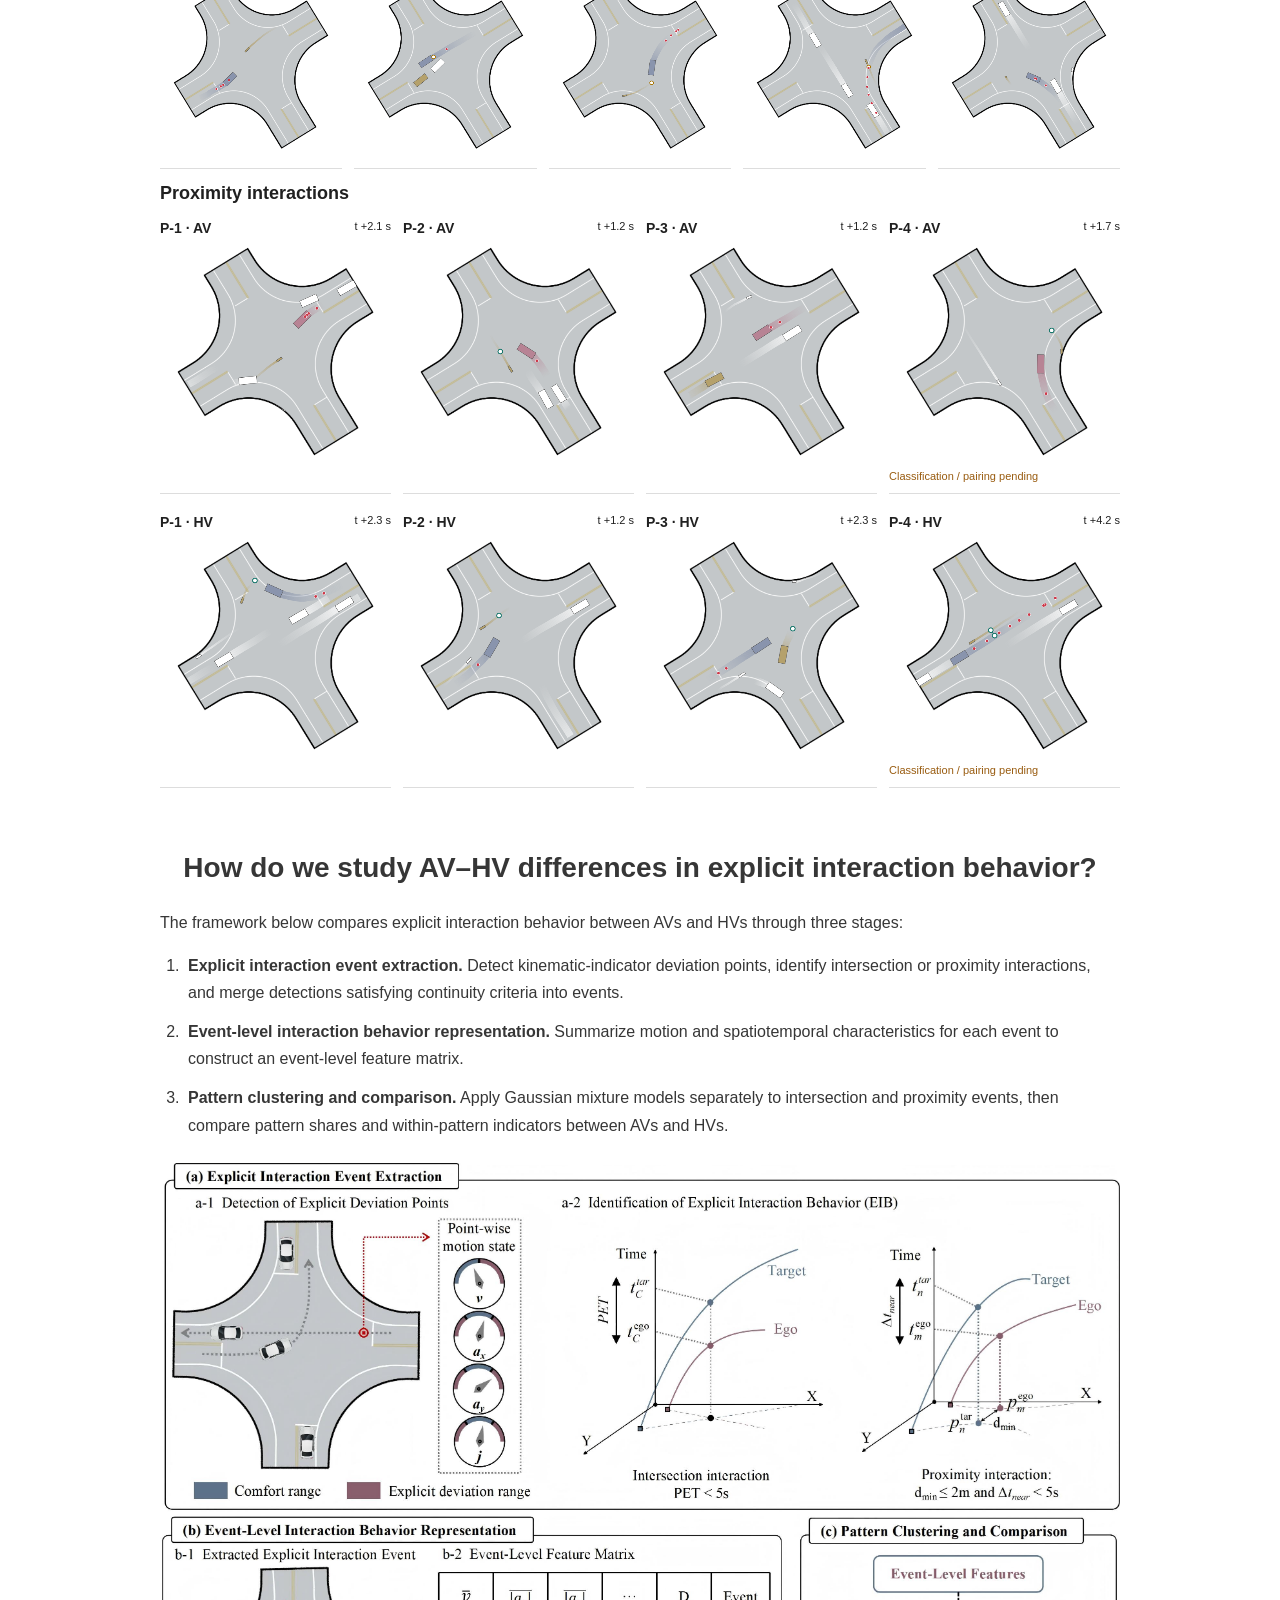
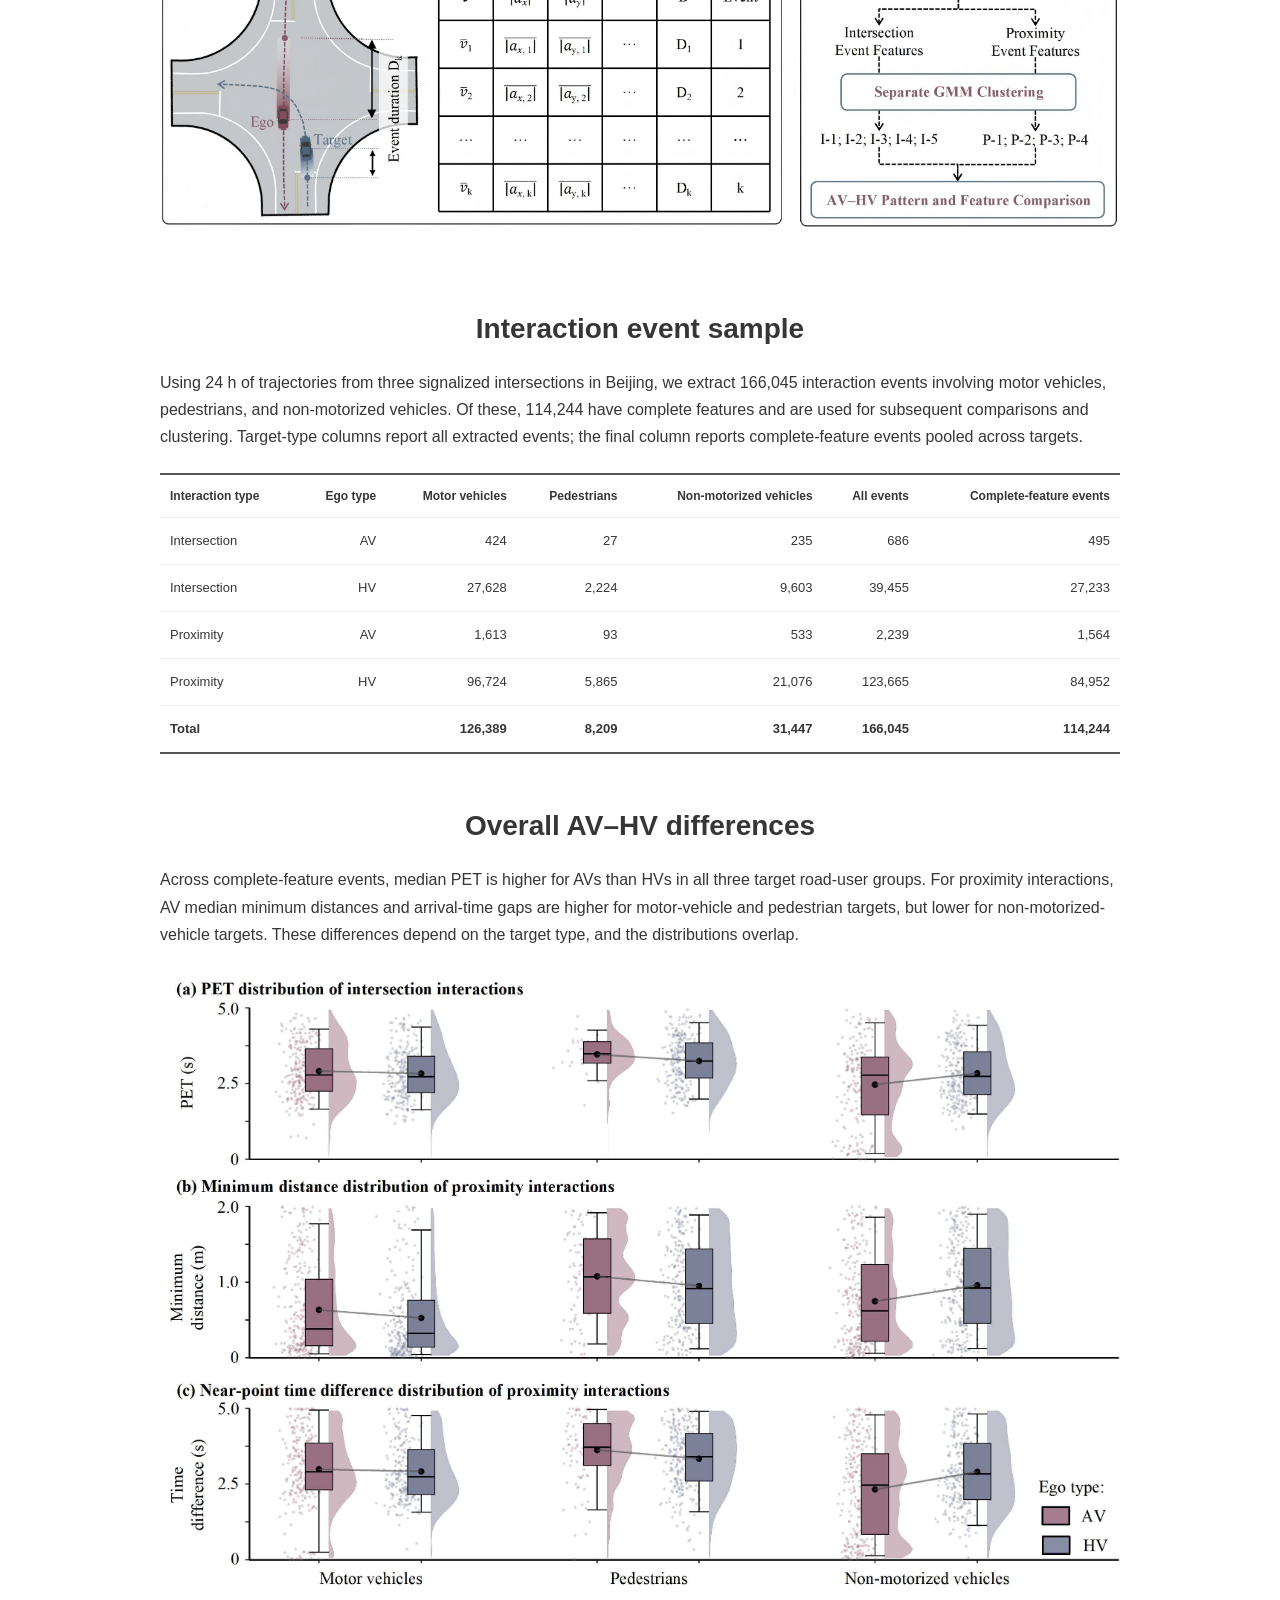
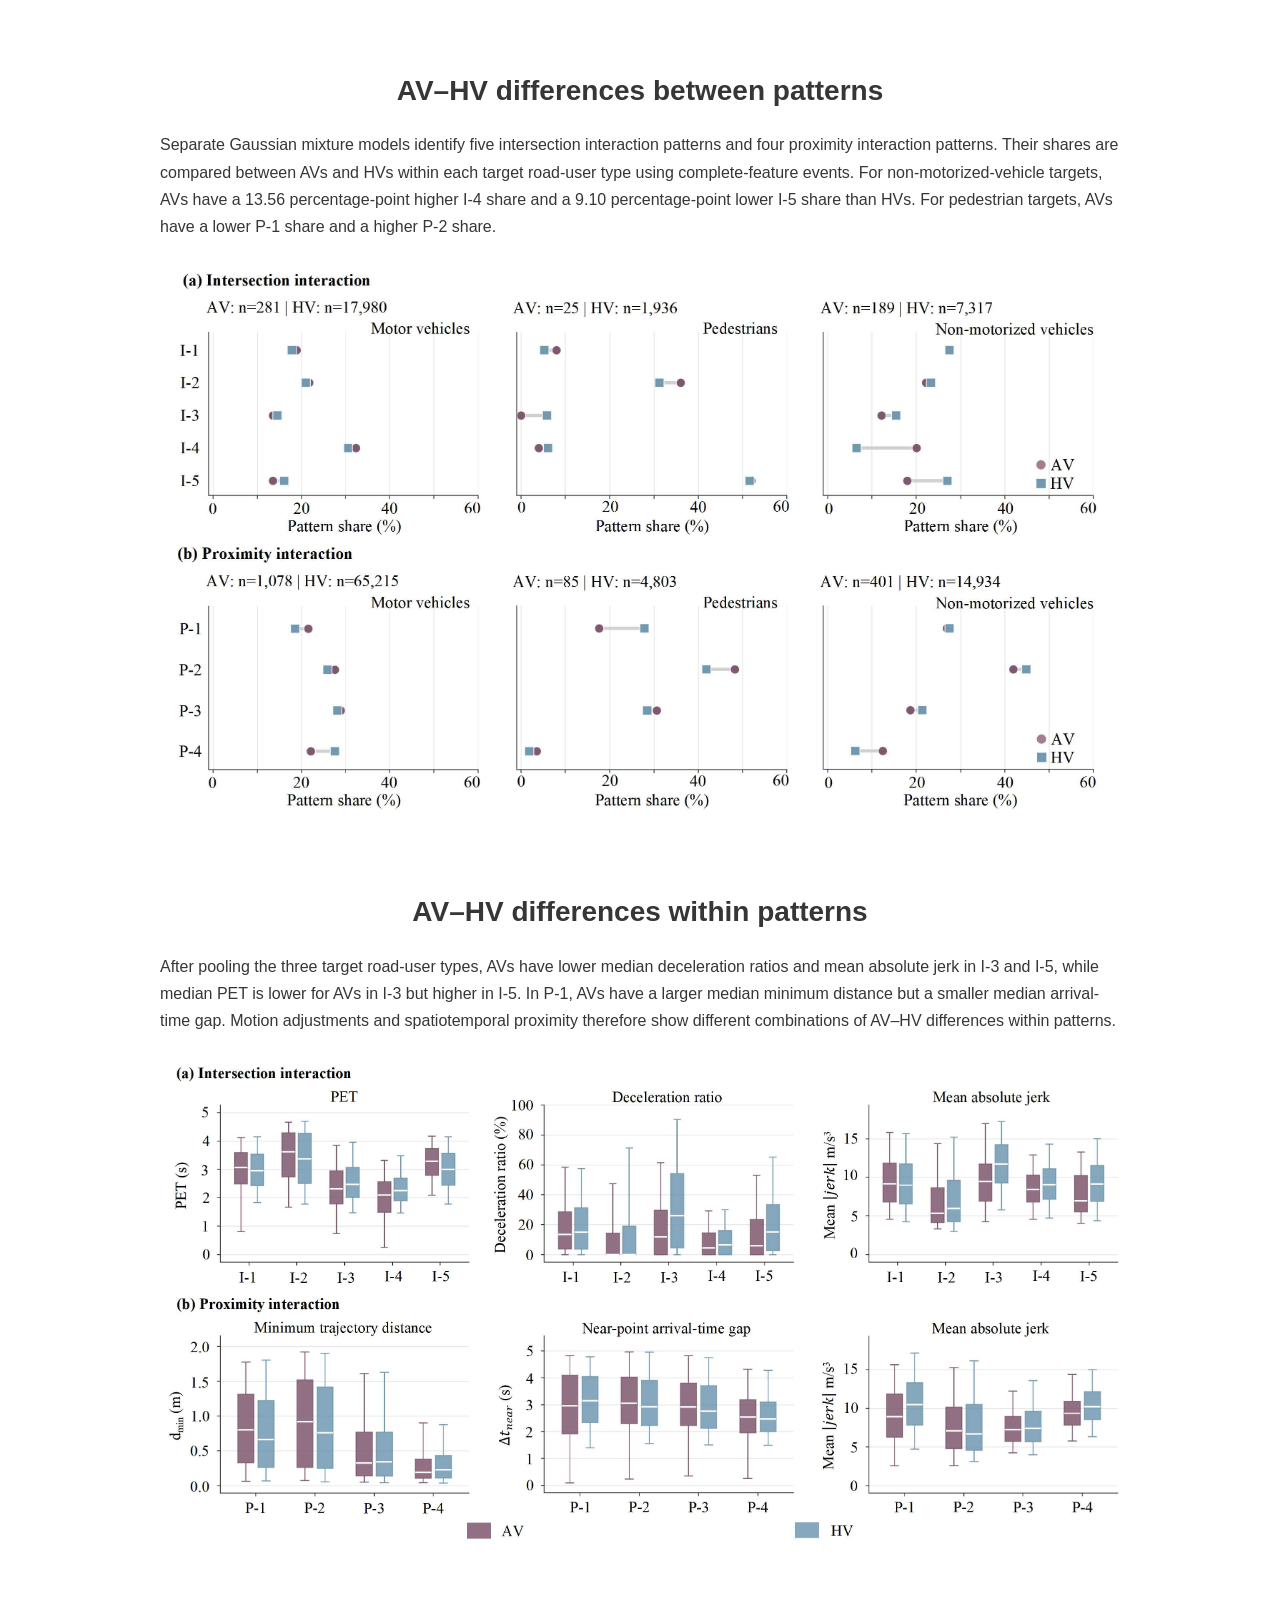
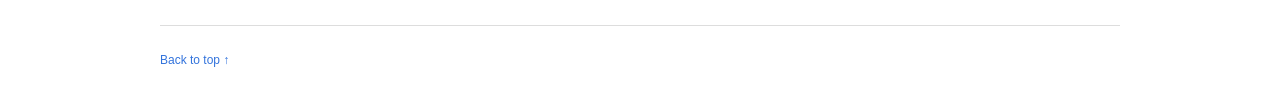
==== commit 7d47d305: "Size case embed to content instead of viewport height" ====
--- a/docs/index.html
+++ b/docs/index.html
@@ -8,7 +8,7 @@
   <link rel="icon" type="image/svg+xml" href="static/favicon.svg?v=2">
   <link rel="stylesheet" href="static/academic.css?v=20261021-2">
   <script src="static/app.js" defer></script>
-  <script src="static/case-preview.js?v=20261021-2" defer></script>
+  <script src="static/case-preview.js?v=20261021-3" defer></script>
 </head>
 <body>
   <a class="skip" href="#overview">Skip to content</a>
@@ -34,7 +34,7 @@
     </div></section>
     <section id="cases" class="section"><div class="container">
       <h2>AV&#8211;HV interaction cases</h2>
-      <iframe id="interaction-cases" class="case-preview" src="static/interaction-cases.html?v=20261021-2" style="display:block;width:100%;height:1600px;border:0" title="Animated AV and HV cases across five intersection and four proximity interaction patterns" loading="lazy"></iframe>
+      <iframe id="interaction-cases" class="case-preview" src="static/interaction-cases.html?v=20261021-3" style="display:block;width:100%;height:1600px;border:0" title="Animated AV and HV cases across five intersection and four proximity interaction patterns" loading="lazy"></iframe>
     </div></section>
     <section id="method" class="section"><div class="container">
       <h2>How do we study AV&#8211;HV differences in explicit interaction behavior?</h2>
